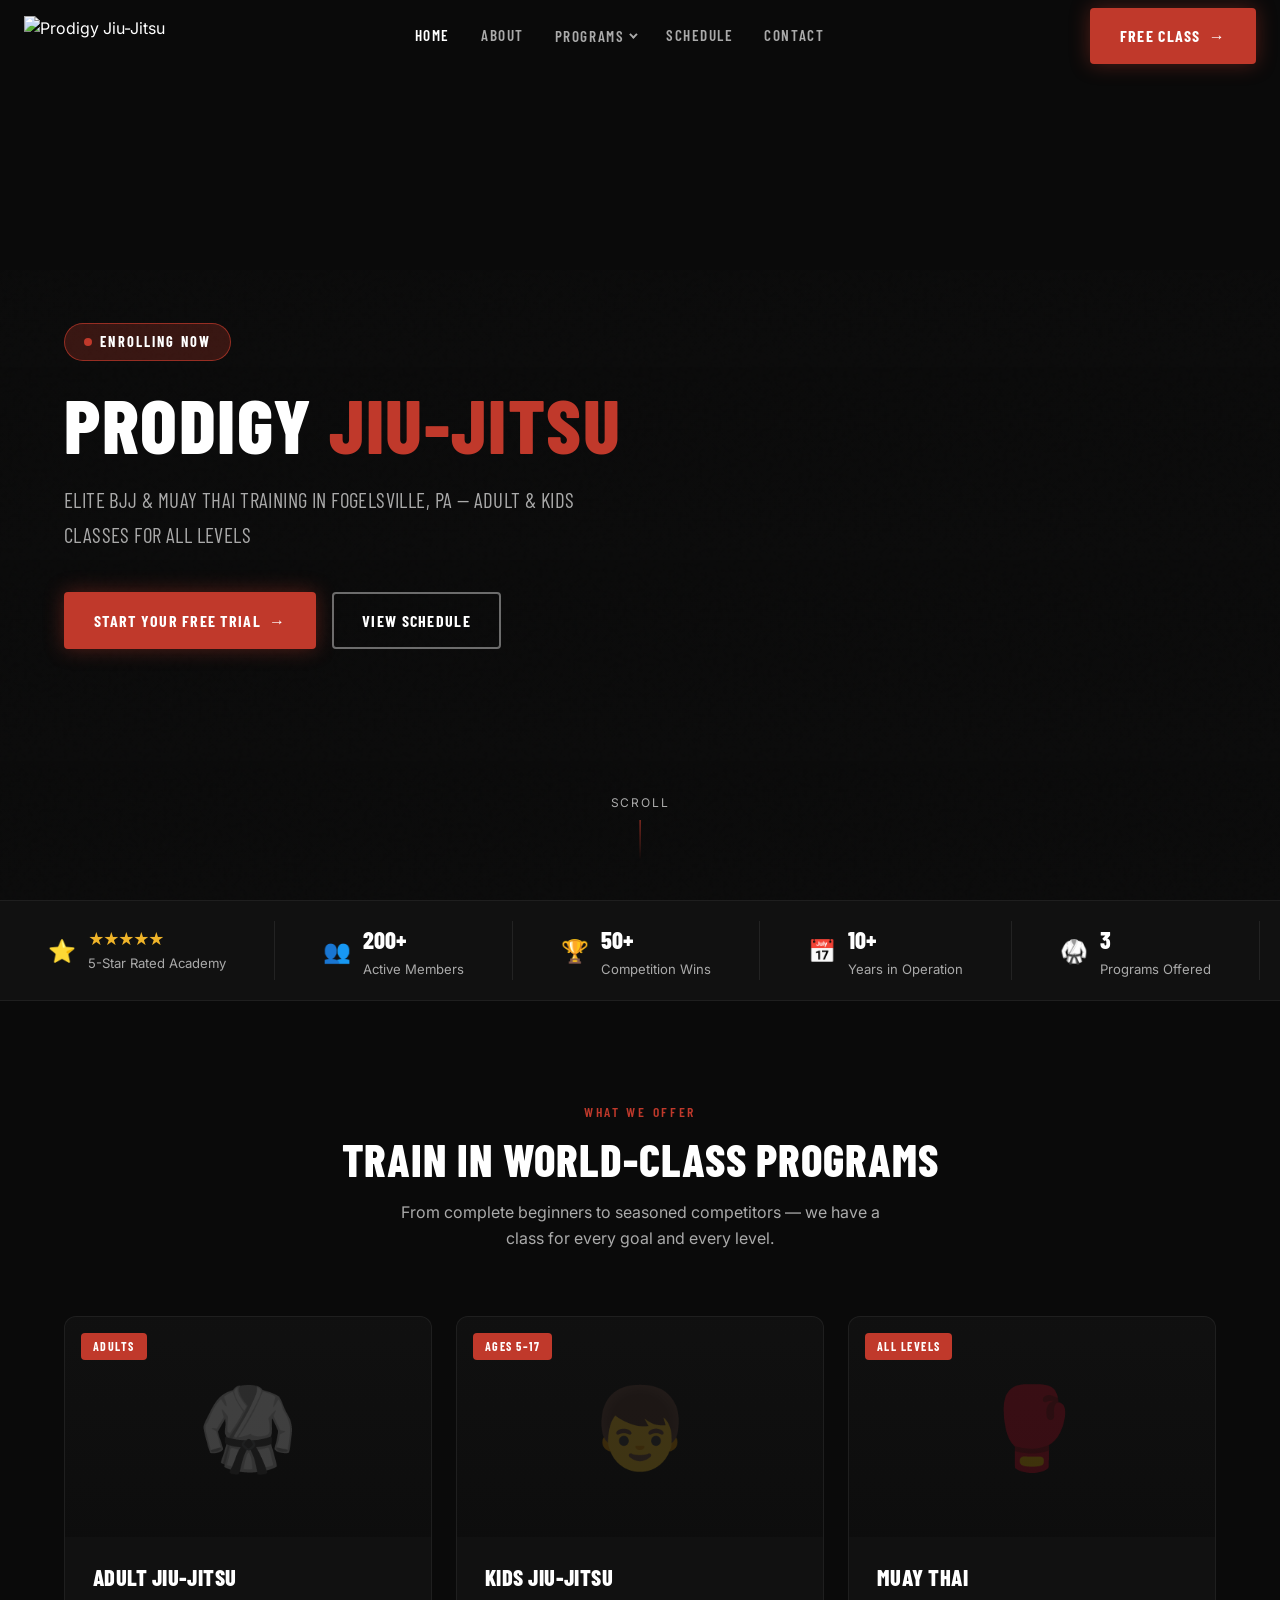
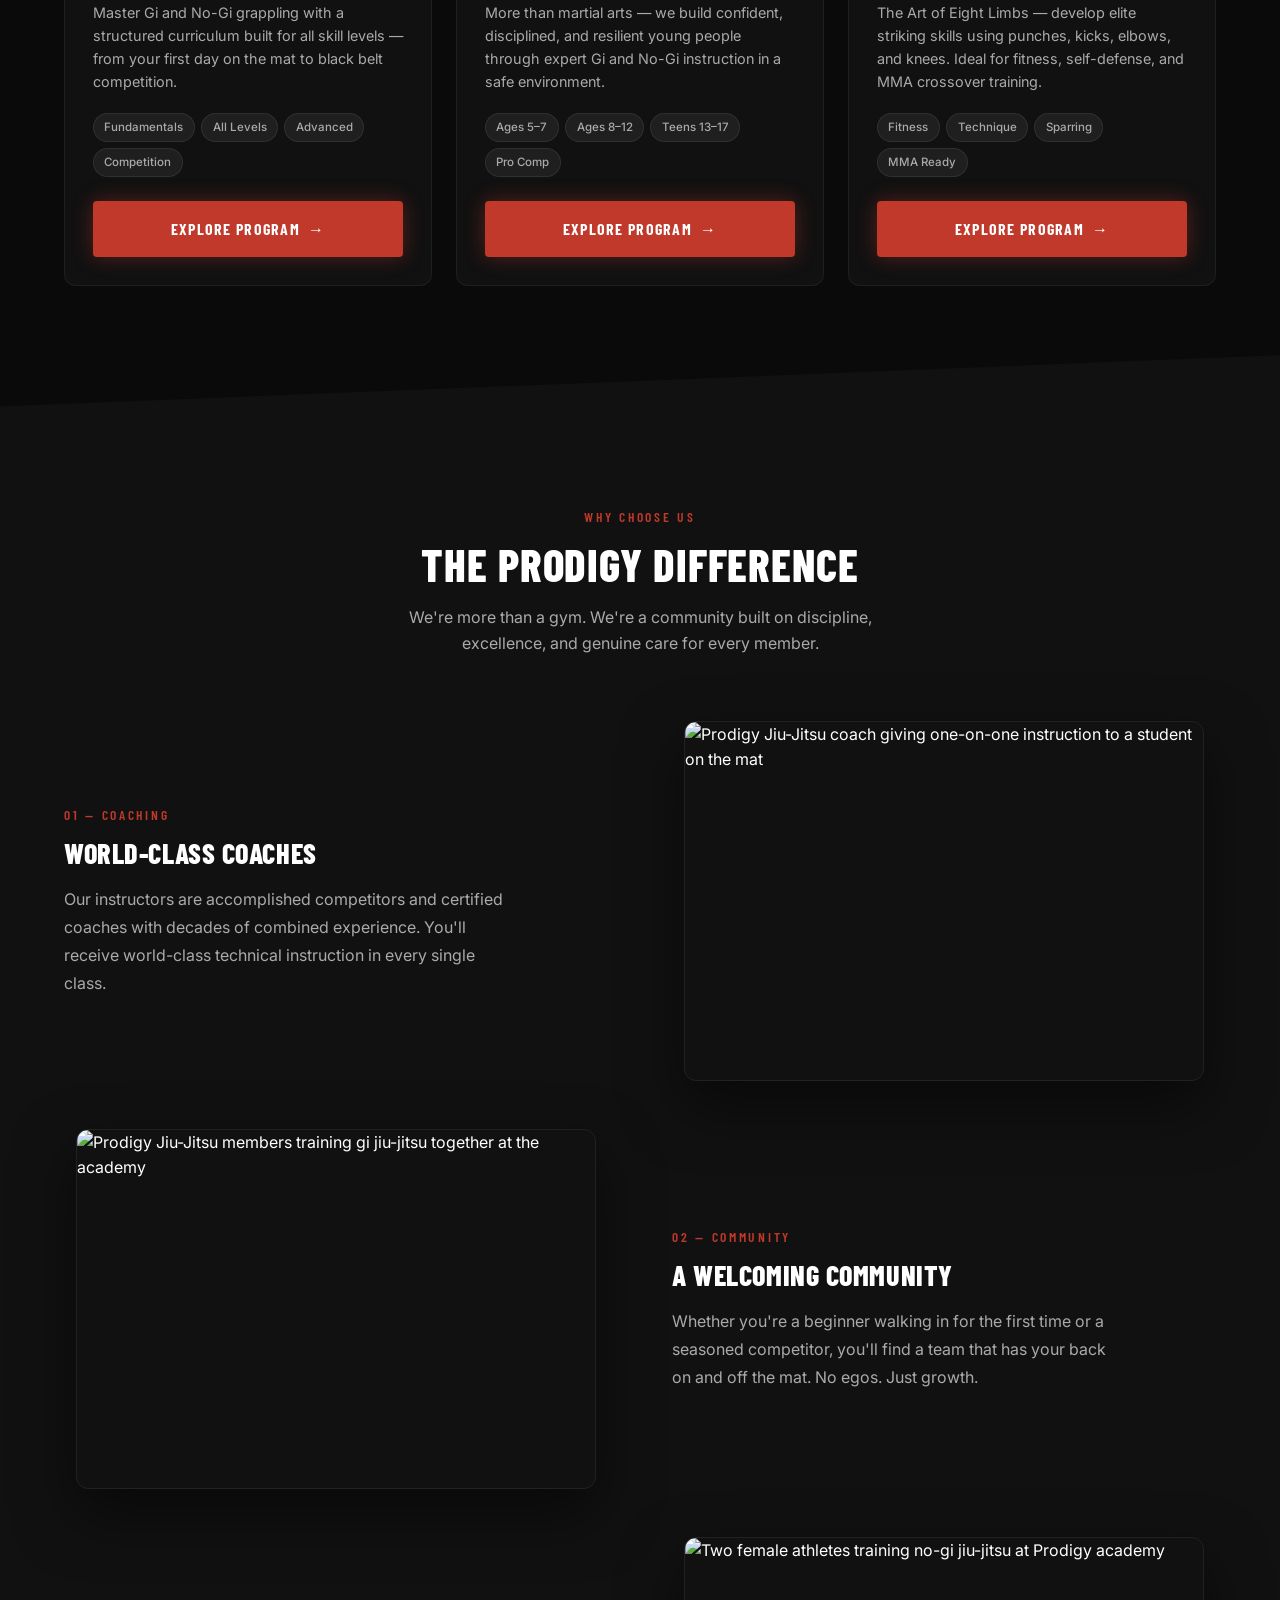
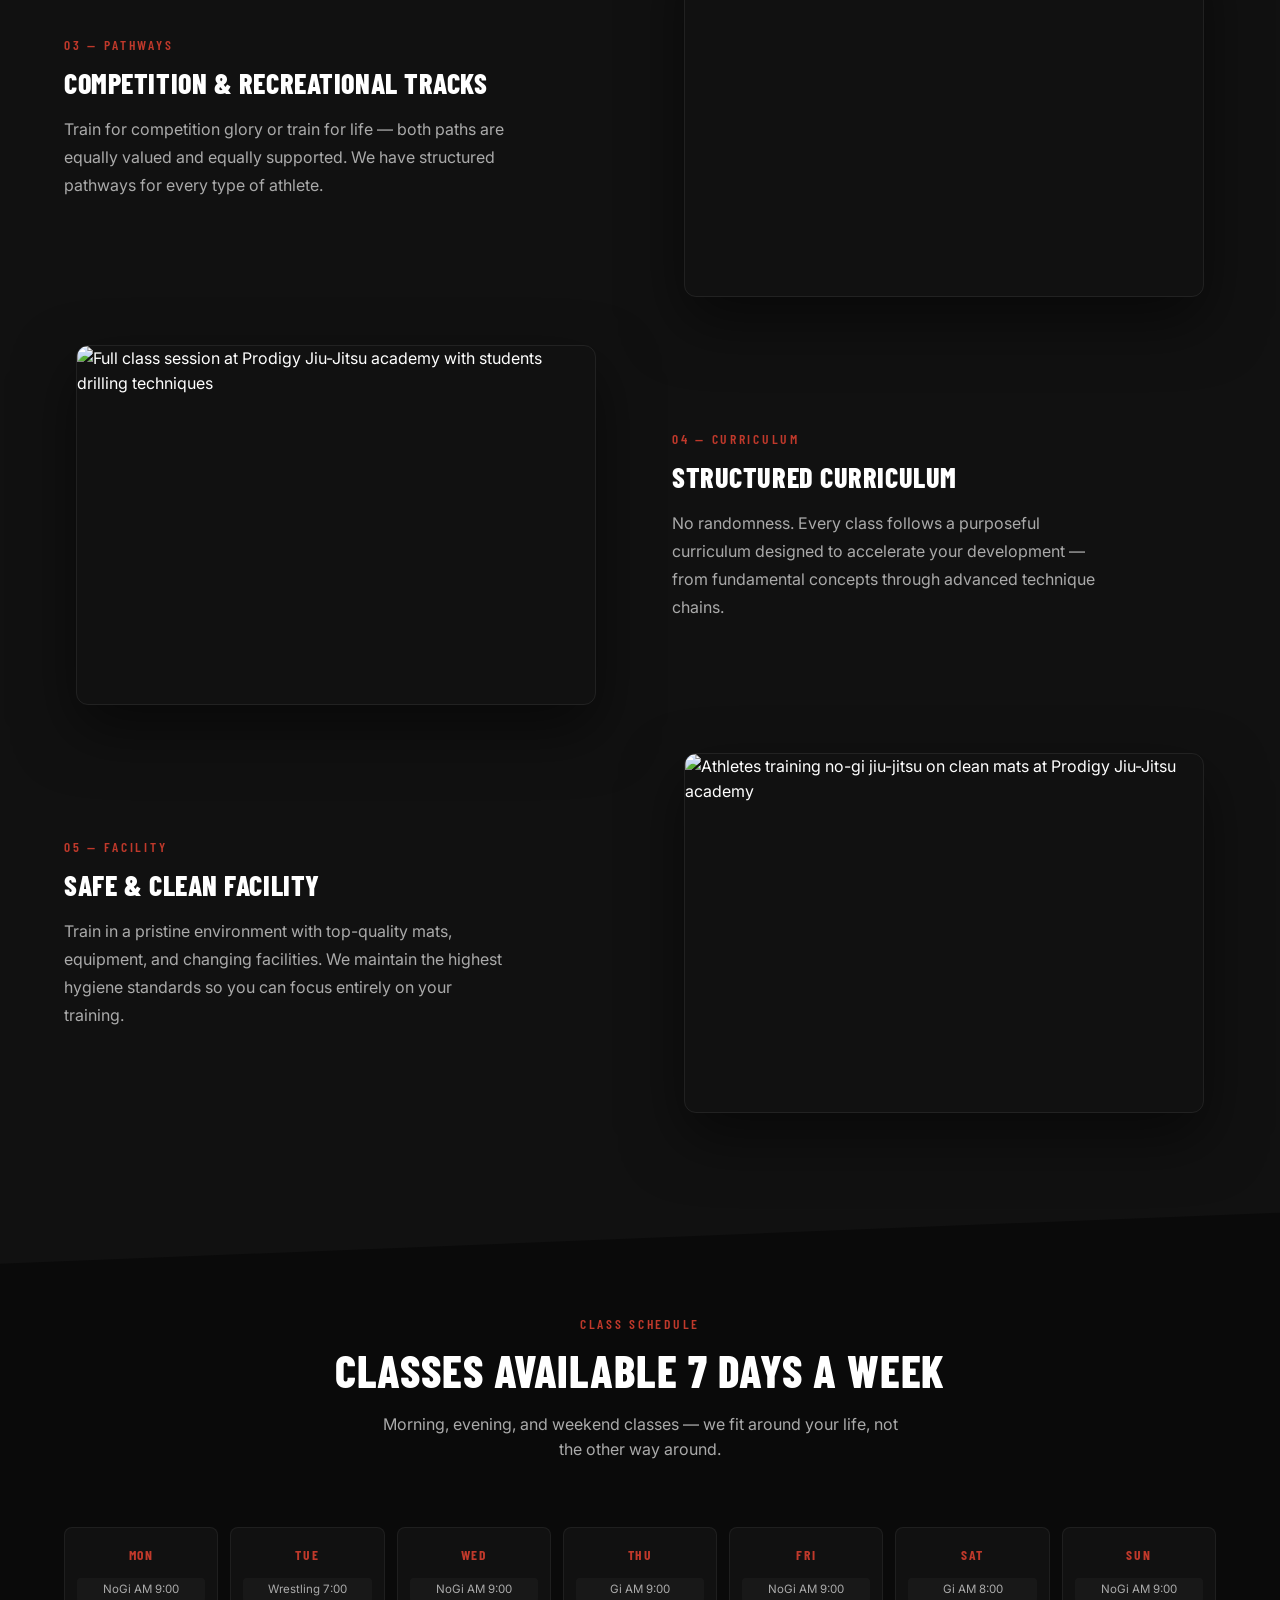
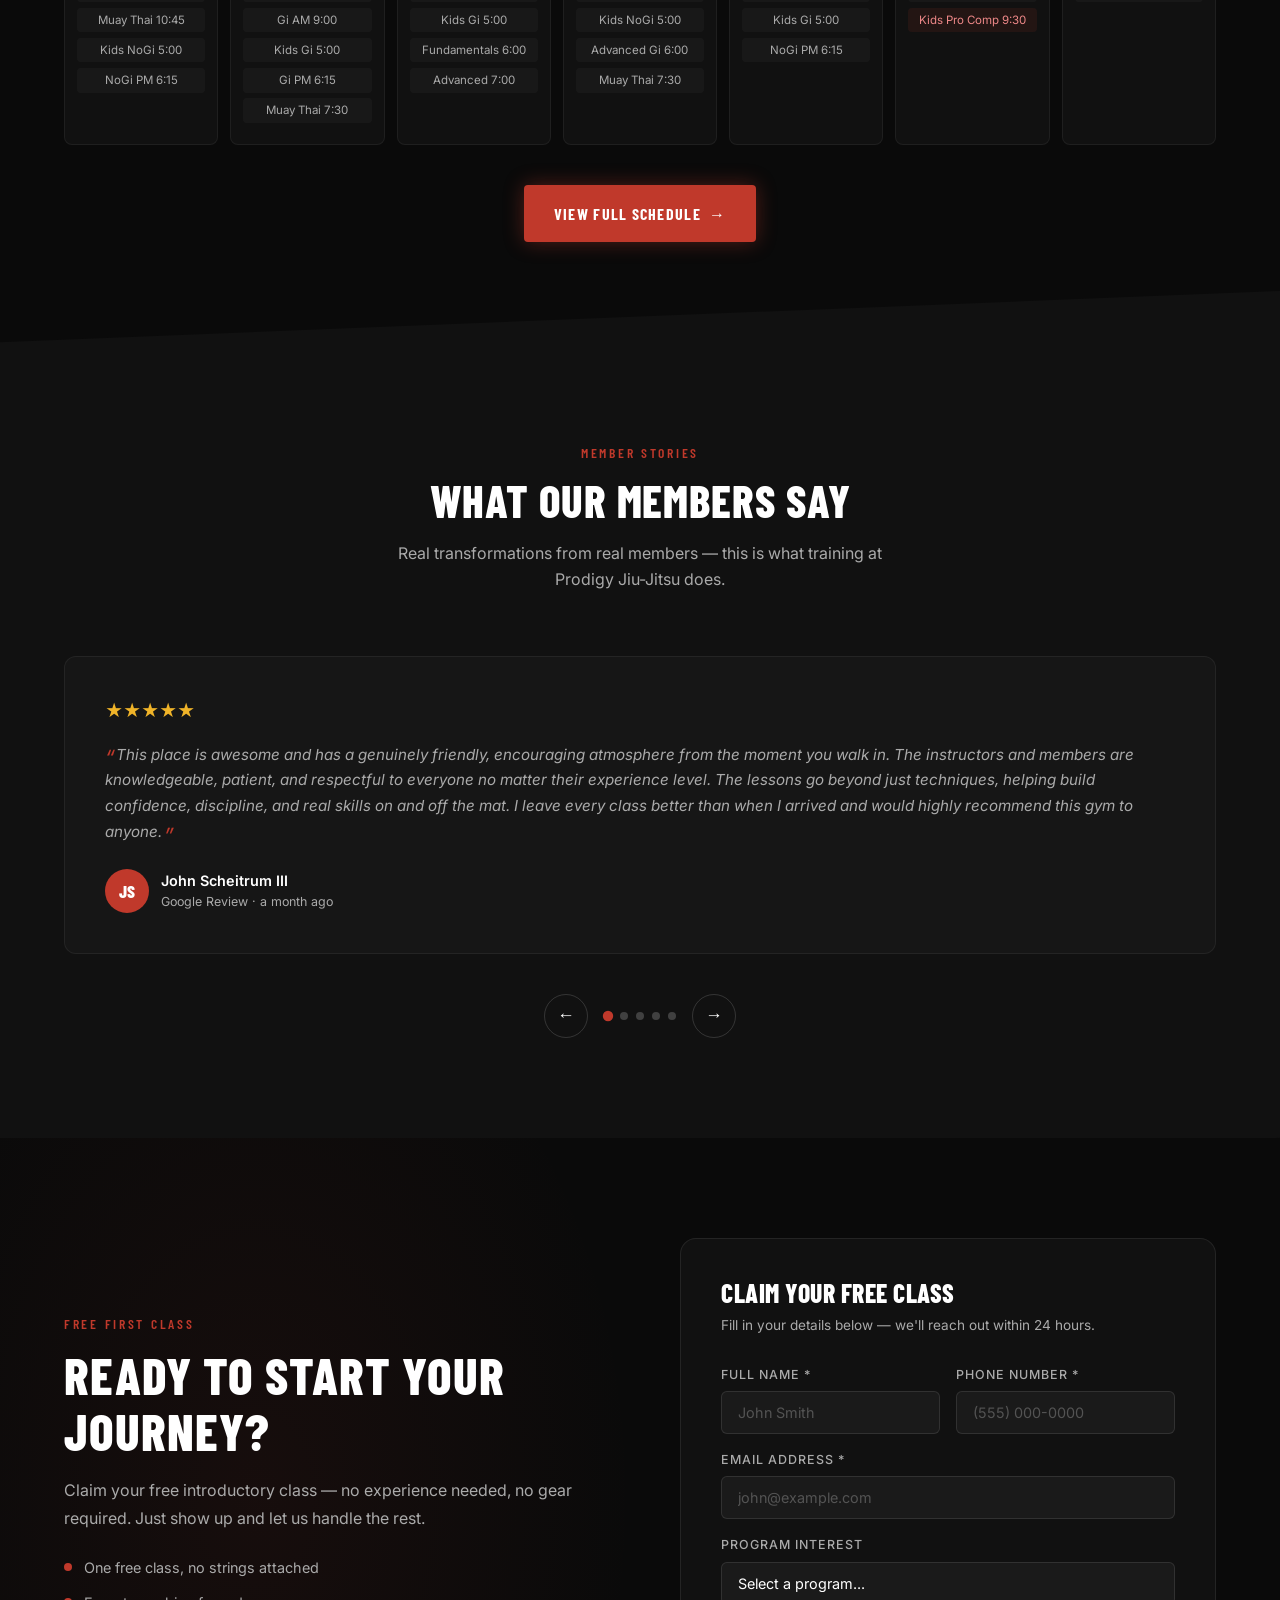
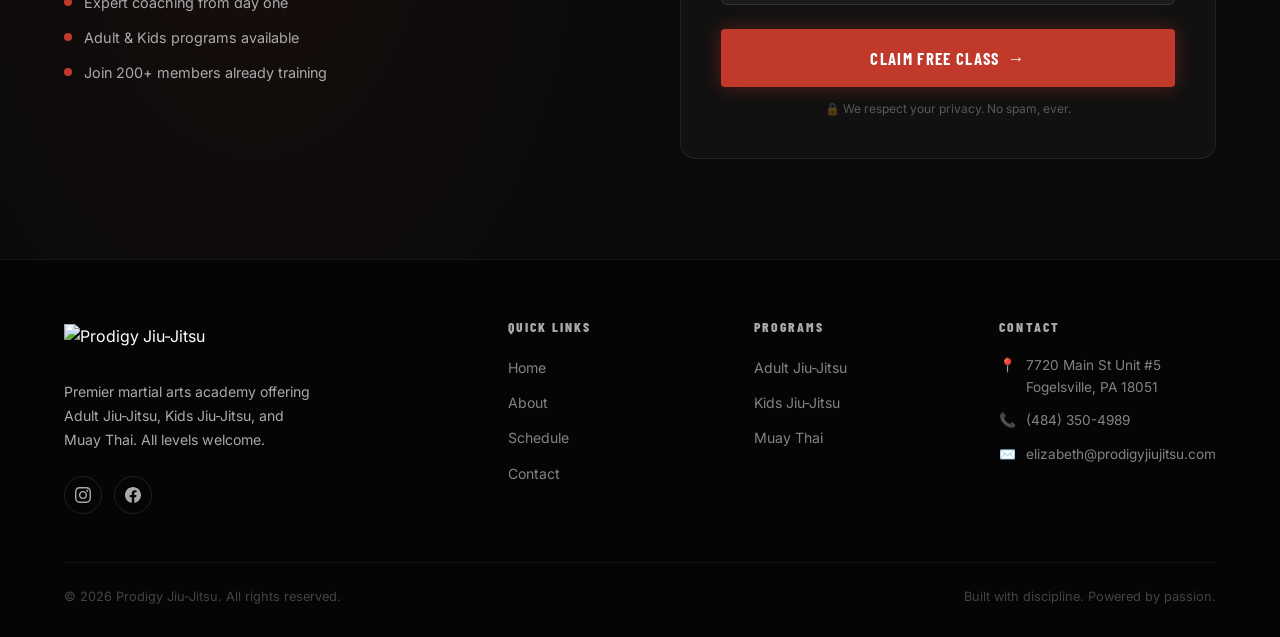
==== index.html @ 2defd238 "Add files via upload" ====
<!DOCTYPE html>
<html lang="en">
<head>
  <meta charset="UTF-8" />
  <meta name="viewport" content="width=device-width, initial-scale=1.0" />

  <!-- SEO -->
  <title>Prodigy Jiu-Jitsu | Elite BJJ, Kids Jiu-Jitsu &amp; Muay Thai Training</title>
  <meta name="description" content="Train with the best at Prodigy Jiu-Jitsu. Classes for Adults &amp; Kids in Gi, No-Gi Jiu-Jitsu, and Muay Thai. All levels welcome. Start your free trial today." />
  <link rel="canonical" href="https://prodigyjiujitsu.com/" />

  <!-- Open Graph -->
  <meta property="og:type" content="website" />
  <meta property="og:url" content="https://prodigyjiujitsu.com/" />
  <meta property="og:title" content="Prodigy Jiu-Jitsu | Elite BJJ, Kids Jiu-Jitsu &amp; Muay Thai Training" />
  <meta property="og:description" content="Train with the best at Prodigy Jiu-Jitsu. Classes for Adults &amp; Kids in Gi, No-Gi Jiu-Jitsu, and Muay Thai. All levels welcome. Start your free trial today." />
  <meta property="og:image" content="https://prodigyjiujitsu.com/assets/images/homepage/hero.jpg" />

  <!-- Twitter Card -->
  <meta name="twitter:card" content="summary_large_image" />
  <meta name="twitter:title" content="Prodigy Jiu-Jitsu | Elite BJJ, Kids Jiu-Jitsu &amp; Muay Thai Training" />
  <meta name="twitter:description" content="Train with the best at Prodigy Jiu-Jitsu. Classes for Adults &amp; Kids in Gi, No-Gi Jiu-Jitsu, and Muay Thai. All levels welcome. Start your free trial today." />
  <meta name="twitter:image" content="https://prodigyjiujitsu.com/assets/images/homepage/hero.jpg" />

  <!-- Schema: LocalBusiness + SportsActivityLocation -->
  <script type="application/ld+json">
  {
    "@context": "https://schema.org",
    "@type": ["LocalBusiness", "SportsActivityLocation"],
    "name": "Prodigy Jiu-Jitsu",
    "url": "https://prodigyjiujitsu.com",
    "telephone": "+14843504989",
    "address": {
      "@type": "PostalAddress",
      "streetAddress": "7720 Main St Unit #5",
      "addressLocality": "Fogelsville",
      "addressRegion": "PA",
      "postalCode": "18051",
      "addressCountry": "US"
    },
    "openingHours": ["Mo-Fr 07:00-21:00", "Sa 08:00-13:00", "Su 09:00-11:00"],
    "sameAs": [
      "https://www.instagram.com/prodigy_jiujitsupa",
      "https://www.facebook.com/people/Prodigy-Jiu-Jitsu-Academy/100089949390350/"
    ],
    "description": "Premier martial arts academy offering Adult Gi Jiu-Jitsu, Kids Jiu-Jitsu, and Muay Thai for all levels.",
    "priceRange": "$$",
    "sport": ["Brazilian Jiu-Jitsu", "Muay Thai"]
  }
  </script>

  <!-- Preload hero image -->
  <link rel="preload" as="image" href="assets/images/homepage/hero.jpg" />

  <!-- Google Fonts -->
  <link rel="preconnect" href="https://fonts.googleapis.com" />
  <link rel="preconnect" href="https://fonts.gstatic.com" crossorigin />
  <link href="https://fonts.googleapis.com/css2?family=Barlow+Condensed:wght@400;600;700;800;900&family=Inter:wght@400;500;600&display=swap" rel="stylesheet" />

  <!-- GSAP -->
  <script src="https://cdnjs.cloudflare.com/ajax/libs/gsap/3.12.5/gsap.min.js" defer></script>
  <script src="https://cdnjs.cloudflare.com/ajax/libs/gsap/3.12.5/ScrollTrigger.min.js" defer></script>

  <style>
    /* ─── DESIGN TOKENS ─────────────────────────────────────── */
    :root {
      --bg:         #0A0A0A;
      --surface:    #111111;
      --surface2:   #161616;
      --accent:     #C0392B;
      --accent-glow:rgba(192,57,43,0.4);
      --text:       #FFFFFF;
      --text-muted: #AAAAAA;
      --ease:       cubic-bezier(0.16, 1, 0.3, 1);
      --nav-h:      72px;
    }

    /* ─── RESET ─────────────────────────────────────────────── */
    *, *::before, *::after { box-sizing: border-box; margin: 0; padding: 0; }
    html { scroll-behavior: smooth; }
    body {
      background: var(--bg);
      color: var(--text);
      font-family: 'Inter', sans-serif;
      font-size: 16px;
      line-height: 1.6;
      overflow-x: hidden;
    }
    a { color: inherit; text-decoration: none; }
    img { display: block; max-width: 100%; }
    ul { list-style: none; }

    /* ─── TYPOGRAPHY ─────────────────────────────────────────── */
    h1, h2, h3, h4 {
      font-family: 'Barlow Condensed', sans-serif;
      font-weight: 800;
      line-height: 1.1;
      letter-spacing: 0.02em;
      text-transform: uppercase;
    }
    .section-label {
      font-family: 'Barlow Condensed', sans-serif;
      font-size: 0.85rem;
      font-weight: 600;
      letter-spacing: 0.2em;
      text-transform: uppercase;
      color: var(--accent);
      display: block;
      margin-bottom: 0.75rem;
    }

    /* ─── UTILITIES ──────────────────────────────────────────── */
    .container { width: min(1200px, 90%); margin: 0 auto; }
    .btn {
      display: inline-flex;
      align-items: center;
      gap: 0.5rem;
      padding: 0.85rem 1.75rem;
      border-radius: 4px;
      font-family: 'Barlow Condensed', sans-serif;
      font-size: 1rem;
      font-weight: 700;
      letter-spacing: 0.08em;
      text-transform: uppercase;
      cursor: pointer;
      transition: transform 0.2s var(--ease), box-shadow 0.2s var(--ease);
      border: 2px solid transparent;
    }
    .btn:focus-visible { outline: 2px solid var(--accent); outline-offset: 3px; }
    .btn-primary {
      background: var(--accent);
      color: #fff;
      box-shadow: 0 0 20px var(--accent-glow);
    }
    .btn-primary:hover {
      transform: translateY(-2px);
      box-shadow: 0 0 32px var(--accent-glow), 0 8px 24px rgba(0,0,0,0.4);
    }
    .btn-secondary {
      background: transparent;
      color: #fff;
      border-color: rgba(255,255,255,0.4);
    }
    .btn-secondary:hover {
      border-color: #fff;
      transform: translateY(-2px);
    }

    /* ─── DIAGONAL DIVIDER ───────────────────────────────────── */
    .diagonal-top {
      clip-path: polygon(0 4vw, 100% 0, 100% 100%, 0 100%);
      margin-top: -4vw;
      padding-top: calc(4vw + 80px);
    }
    .diagonal-bottom {
      clip-path: polygon(0 0, 100% 0, 100% calc(100% - 4vw), 0 100%);
      padding-bottom: calc(4vw + 80px);
    }

    /* ─── SCROLL REVEAL BASE ─────────────────────────────────── */
    .reveal {
      opacity: 0;
      transform: translateY(40px);
      transition: opacity 0.8s var(--ease), transform 0.8s var(--ease);
    }
    .reveal.visible {
      opacity: 1;
      transform: translateY(0);
    }
    @media (prefers-reduced-motion: reduce) {
      .reveal { opacity: 1; transform: none; transition: none; }
      * { animation-duration: 0.01ms !important; transition-duration: 0.01ms !important; }
    }

    /* ═══════════════════════════════════════════════════════════
       NAVIGATION
    ═══════════════════════════════════════════════════════════ */
    #nav {
      position: fixed;
      top: 0; left: 0; right: 0;
      z-index: 1000;
      height: var(--nav-h);
      display: flex;
      align-items: center;
      transition: background 0.4s ease, backdrop-filter 0.4s ease, box-shadow 0.4s ease;
    }
    #nav.scrolled {
      background: rgba(10,10,10,0.85);
      backdrop-filter: blur(16px);
      -webkit-backdrop-filter: blur(16px);
      box-shadow: 0 1px 0 rgba(255,255,255,0.06);
    }
    .nav-inner {
      display: flex;
      align-items: center;
      justify-content: space-between;
      width: 100%;
      padding: 0 1.5rem;
    }
    .nav-logo {
      display: flex;
      align-items: center;
    }
    .nav-logo img {
      height: 48px;
      width: auto;
      display: block;
      padding: 4px 0;
    }
    .nav-links {
      display: flex;
      align-items: center;
      gap: 0.25rem;
    }
    .nav-links a {
      padding: 0.5rem 0.85rem;
      font-family: 'Barlow Condensed', sans-serif;
      font-size: 0.95rem;
      font-weight: 600;
      letter-spacing: 0.1em;
      text-transform: uppercase;
      color: var(--text-muted);
      transition: color 0.2s;
    }
    .nav-links a:hover, .nav-links a.active { color: #fff; }

    /* Programs dropdown */
    .nav-dropdown { position: relative; }
    .nav-dropdown > a { cursor: pointer; display: flex; align-items: center; gap: 0.3rem; }
    .nav-dropdown > a::after {
      content: '';
      width: 6px; height: 6px;
      border-right: 2px solid currentColor;
      border-bottom: 2px solid currentColor;
      transform: rotate(45deg) translateY(-2px);
      transition: transform 0.2s;
    }
    .nav-dropdown:hover > a::after { transform: rotate(-135deg) translateY(-2px); }
    .dropdown-menu {
      position: absolute;
      top: 100%;
      left: 50%;
      transform: translateX(-50%) translateY(-8px);
      min-width: 480px;
      background: rgba(17,17,17,0.98);
      backdrop-filter: blur(20px);
      border: 1px solid rgba(255,255,255,0.08);
      border-radius: 8px;
      padding: 1.5rem;
      padding-top: calc(1.5rem + 12px);
      margin-top: -12px;
      display: grid;
      grid-template-columns: repeat(3,1fr);
      gap: 1rem;
      opacity: 0;
      pointer-events: none;
      transition: opacity 0.2s ease, transform 0.2s ease;
    }
    .nav-dropdown:hover .dropdown-menu {
      opacity: 1;
      pointer-events: auto;
      transform: translateX(-50%) translateY(0);
    }
    .dropdown-card {
      padding: 1rem;
      border-radius: 6px;
      border: 1px solid rgba(255,255,255,0.06);
      background: rgba(255,255,255,0.02);
      transition: background 0.2s, border-color 0.2s;
    }
    .dropdown-card:hover { background: rgba(192,57,43,0.08); border-color: rgba(192,57,43,0.3); }
    .dropdown-icon { font-size: 1.5rem; margin-bottom: 0.5rem; }
    .dropdown-card h4 {
      font-size: 0.9rem;
      margin-bottom: 0.25rem;
      color: #fff;
    }
    .dropdown-card p { font-size: 0.78rem; color: var(--text-muted); line-height: 1.4; }

    .nav-cta { margin-left: 1rem; }

    /* Hamburger */
    .hamburger {
      display: none;
      flex-direction: column;
      gap: 5px;
      cursor: pointer;
      padding: 4px;
      background: none;
      border: none;
    }
    .hamburger span {
      display: block;
      width: 24px; height: 2px;
      background: #fff;
      border-radius: 2px;
      transition: transform 0.3s, opacity 0.3s;
    }
    .hamburger.open span:nth-child(1) { transform: translateY(7px) rotate(45deg); }
    .hamburger.open span:nth-child(2) { opacity: 0; }
    .hamburger.open span:nth-child(3) { transform: translateY(-7px) rotate(-45deg); }

    /* Mobile nav */
    .mobile-menu {
      display: none;
      position: fixed;
      inset: 0;
      top: var(--nav-h);
      background: rgba(10,10,10,0.97);
      backdrop-filter: blur(20px);
      z-index: 999;
      padding: 2rem;
      flex-direction: column;
      gap: 0.5rem;
      overflow-y: auto;
    }
    .mobile-menu.open { display: flex; }
    .mobile-menu a {
      display: block;
      padding: 1rem;
      font-family: 'Barlow Condensed', sans-serif;
      font-size: 1.3rem;
      font-weight: 700;
      letter-spacing: 0.1em;
      text-transform: uppercase;
      border-bottom: 1px solid rgba(255,255,255,0.06);
    }
    .mobile-submenu { padding-left: 1rem; }
    .mobile-submenu a { font-size: 1rem; color: var(--text-muted); border: none; }
    .mobile-menu .btn { margin-top: 1.5rem; width: 100%; justify-content: center; }

    /* ═══════════════════════════════════════════════════════════
       HERO
    ═══════════════════════════════════════════════════════════ */
    #hero {
      position: relative;
      min-height: 100vh;
      display: flex;
      align-items: center;
      overflow: hidden;
    }
    .hero-bg {
      position: absolute;
      inset: 0;
      background:
        linear-gradient(to bottom, rgba(10,10,10,0.45) 0%, rgba(10,10,10,0.7) 55%, rgba(10,10,10,1) 100%),
        url('assets/images/homepage/team.jpg') center center / cover no-repeat;
      will-change: transform;
    }
    /* Cinematic noise texture overlay */
    .hero-bg::after {
      content: '';
      position: absolute;
      inset: 0;
      background-image: url("data:image/svg+xml,%3Csvg viewBox='0 0 200 200' xmlns='http://www.w3.org/2000/svg'%3E%3Cfilter id='n'%3E%3CfeTurbulence type='fractalNoise' baseFrequency='0.9' numOctaves='4' stitchTiles='stitch'/%3E%3C/filter%3E%3Crect width='100%25' height='100%25' filter='url(%23n)' opacity='0.04'/%3E%3C/svg%3E");
      opacity: 0.4;
      pointer-events: none;
    }
    .hero-content {
      position: relative;
      z-index: 1;
      padding-top: var(--nav-h);
    }
    .hero-badge {
      display: inline-flex;
      align-items: center;
      gap: 0.5rem;
      background: rgba(192,57,43,0.25);
      border: 1px solid rgba(192,57,43,0.7);
      border-radius: 100px;
      padding: 0.4rem 1.2rem;
      font-family: 'Barlow Condensed', sans-serif;
      font-size: 0.9rem;
      font-weight: 700;
      letter-spacing: 0.15em;
      text-transform: uppercase;
      color: #fff;
      margin-bottom: 1.5rem;
      opacity: 0;
      animation: badgeFadeIn 0.6s ease 0.4s forwards, badgePulse 2s ease 2s infinite;
    }
    @keyframes badgeFadeIn {
      to { opacity: 1; }
    }
    .hero-badge::before {
      content: '';
      width: 8px; height: 8px;
      background: var(--accent);
      border-radius: 50%;
      animation: dot-pulse 1.5s ease-in-out infinite;
    }
    @keyframes dot-pulse {
      0%, 100% { opacity: 1; transform: scale(1); }
      50% { opacity: 0.5; transform: scale(0.7); }
    }
    @keyframes badgePulse {
      0%, 100% { box-shadow: 0 0 0 0 rgba(192,57,43,0); }
      50% { box-shadow: 0 0 0 6px rgba(192,57,43,0); }
    }
    #hero h1 {
      font-size: clamp(2.4rem, 6vw, 5.2rem);
      line-height: 1;
      margin-bottom: 1.25rem;
      max-width: 800px;
      opacity: 0;
    }
    #hero h1 em { font-style: normal; color: var(--accent); }
    .hero-sub {
      font-size: clamp(1rem, 2vw, 1.3rem);
      color: var(--text-muted);
      max-width: 520px;
      margin-bottom: 2.5rem;
      opacity: 0;
      font-weight: 400;
      line-height: 1.7;
    }
    .hero-ctas {
      display: flex;
      flex-wrap: wrap;
      gap: 1rem;
      opacity: 0;
    }
    /* Scroll indicator */
    .scroll-hint {
      position: absolute;
      bottom: 2.5rem;
      left: 50%;
      transform: translateX(-50%);
      display: flex;
      flex-direction: column;
      align-items: center;
      gap: 0.5rem;
      color: var(--text-muted);
      font-size: 0.75rem;
      letter-spacing: 0.15em;
      text-transform: uppercase;
      opacity: 0;
      animation: fadeUp 1s var(--ease) 2.5s forwards;
    }
    .scroll-hint-line {
      width: 1px;
      height: 40px;
      background: linear-gradient(to bottom, var(--accent), transparent);
      animation: scrollLine 1.5s ease-in-out infinite;
    }
    @keyframes scrollLine {
      0% { transform: scaleY(0); transform-origin: top; }
      50% { transform: scaleY(1); transform-origin: top; }
      51% { transform: scaleY(1); transform-origin: bottom; }
      100% { transform: scaleY(0); transform-origin: bottom; }
    }
    @keyframes fadeUp {
      from { opacity: 0; transform: translateX(-50%) translateY(12px); }
      to   { opacity: 1; transform: translateX(-50%) translateY(0); }
    }

    /* ═══════════════════════════════════════════════════════════
       SOCIAL PROOF BAR
    ═══════════════════════════════════════════════════════════ */
    #proof-bar {
      background: var(--surface);
      border-top: 1px solid rgba(255,255,255,0.06);
      border-bottom: 1px solid rgba(255,255,255,0.06);
      overflow: hidden;
      padding: 1.25rem 0;
    }
    .proof-track {
      display: flex;
      gap: 0;
      width: max-content;
      animation: marquee 28s linear infinite;
    }
    .proof-track:hover { animation-play-state: paused; }
    @keyframes marquee {
      0%   { transform: translateX(0); }
      100% { transform: translateX(-50%); }
    }
    .proof-item {
      display: flex;
      align-items: center;
      gap: 0.75rem;
      padding: 0 3rem;
      white-space: nowrap;
      border-right: 1px solid rgba(255,255,255,0.08);
    }
    .proof-icon { font-size: 1.4rem; }
    .proof-value {
      font-family: 'Barlow Condensed', sans-serif;
      font-size: 1.5rem;
      font-weight: 800;
      color: #fff;
    }
    .proof-label { font-size: 0.82rem; color: var(--text-muted); }
    .proof-stars { color: #f0b429; letter-spacing: -2px; font-size: 1rem; }

    /* ═══════════════════════════════════════════════════════════
       PROGRAMS
    ═══════════════════════════════════════════════════════════ */
    #programs {
      padding: 100px 0 120px;
      background: var(--bg);
    }
    .section-header {
      text-align: center;
      margin-bottom: 4rem;
    }
    .section-header h2 { font-size: clamp(1.8rem, 3.5vw, 2.8rem); }
    .section-header p {
      color: var(--text-muted);
      max-width: 520px;
      margin: 1rem auto 0;
    }
    .programs-grid {
      display: grid;
      grid-template-columns: repeat(3, 1fr);
      gap: 1.5rem;
    }
    .program-card {
      background: var(--surface);
      border: 1px solid rgba(255,255,255,0.06);
      border-radius: 12px;
      overflow: hidden;
      transition: transform 0.35s var(--ease), box-shadow 0.35s var(--ease), border-color 0.35s;
      cursor: pointer;
    }
    .program-card:hover {
      transform: translateY(-8px);
      box-shadow: 0 24px 60px rgba(0,0,0,0.5), 0 0 0 1px rgba(192,57,43,0.3);
      border-color: rgba(192,57,43,0.3);
    }
    .program-card-img {
      height: 220px;
      position: relative;
      overflow: hidden;
    }
    .program-card-img-inner {
      width: 100%; height: 100%;
      transition: transform 0.6s var(--ease);
    }
    .program-card:hover .program-card-img-inner { transform: scale(1.06); }
    .pc-adult  .program-card-img-inner {
      background:
        linear-gradient(to bottom, rgba(10,10,10,0.1) 0%, rgba(10,10,10,0.55) 100%),
        url('assets/images/homepage/no-gi-rolling.jpg') center 40% / cover no-repeat;
    }
    .pc-kids   .program-card-img-inner {
      background:
        linear-gradient(to bottom, rgba(10,10,10,0.1) 0%, rgba(10,10,10,0.55) 100%),
        url('assets/images/homepage/kids-competition.jpg') center 20% / cover no-repeat;
    }
    .pc-muay   .program-card-img-inner {
      background:
        linear-gradient(to bottom, rgba(10,10,10,0.1) 0%, rgba(10,10,10,0.55) 100%),
        url('assets/images/homepage/combat.jpg') center center / cover no-repeat;
    }
    .program-card-img-icon {
      position: absolute;
      inset: 0;
      display: flex;
      align-items: center;
      justify-content: center;
      font-size: 5rem;
      opacity: 0.2;
    }
    .program-badge {
      position: absolute;
      top: 1rem;
      left: 1rem;
      background: var(--accent);
      color: #fff;
      font-family: 'Barlow Condensed', sans-serif;
      font-size: 0.75rem;
      font-weight: 700;
      letter-spacing: 0.12em;
      text-transform: uppercase;
      padding: 0.25rem 0.75rem;
      border-radius: 4px;
    }
    .program-card-body { padding: 1.75rem; }
    .program-card-body h3 {
      font-size: 1.4rem;
      margin-bottom: 0.75rem;
    }
    .program-card-body p {
      font-size: 0.9rem;
      color: var(--text-muted);
      line-height: 1.6;
      margin-bottom: 1.25rem;
    }
    .program-levels {
      display: flex;
      flex-wrap: wrap;
      gap: 0.4rem;
      margin-bottom: 1.5rem;
    }
    .level-tag {
      font-size: 0.72rem;
      font-weight: 500;
      padding: 0.25rem 0.65rem;
      border-radius: 100px;
      background: rgba(255,255,255,0.06);
      color: var(--text-muted);
      border: 1px solid rgba(255,255,255,0.08);
    }
    .program-card .btn { width: 100%; justify-content: center; }

    /* ═══════════════════════════════════════════════════════════
       WHY PRODIGY
    ═══════════════════════════════════════════════════════════ */
    #why {
      background: var(--surface);
      padding: 100px 0 120px;
      clip-path: polygon(0 4vw, 100% 0, 100% calc(100% - 4vw), 0 100%);
      margin: -4vw 0;
      padding-top: calc(4vw + 100px);
      padding-bottom: calc(4vw + 100px);
    }
    .why-grid {
      display: flex;
      flex-direction: column;
      gap: 3rem;
      margin-top: 4rem;
    }
    .why-row {
      display: grid;
      grid-template-columns: 1fr 1fr;
      gap: 4rem;
      align-items: center;
    }
    .why-row.reverse { direction: rtl; }
    .why-row.reverse > * { direction: ltr; }
    .why-text-block h3 {
      font-size: clamp(1.3rem, 2.2vw, 1.9rem);
      margin-bottom: 1rem;
    }
    .why-text-block p {
      color: var(--text-muted);
      line-height: 1.75;
      max-width: 440px;
    }
    .why-icon-block {
      display: flex;
      align-items: center;
      justify-content: center;
    }
    .why-icon-wrap {
      width: 140px; height: 140px;
      border-radius: 50%;
      background: rgba(192,57,43,0.08);
      border: 2px solid rgba(192,57,43,0.2);
      display: flex;
      align-items: center;
      justify-content: center;
      font-size: 3.5rem;
      transition: transform 0.4s var(--ease), box-shadow 0.4s var(--ease);
    }
    .why-row:hover .why-icon-wrap {
      transform: scale(1.1);
      box-shadow: 0 0 40px rgba(192,57,43,0.2);
    }
    .why-photo {
      width: 100%;
      max-width: 520px;
      height: 360px;
      object-fit: cover;
      object-position: center;
      border-radius: 12px;
      border: 1px solid rgba(255,255,255,0.07);
      box-shadow: 0 24px 60px rgba(0,0,0,0.5);
      transition: transform 0.5s var(--ease), box-shadow 0.5s var(--ease);
    }
    .why-row:hover .why-photo {
      transform: scale(1.02);
      box-shadow: 0 32px 80px rgba(0,0,0,0.6), 0 0 0 1px rgba(192,57,43,0.2);
    }

    /* ═══════════════════════════════════════════════════════════
       SCHEDULE TEASER
    ═══════════════════════════════════════════════════════════ */
    #schedule-teaser {
      padding: 100px 0;
      background: var(--bg);
    }
    .schedule-grid {
      display: grid;
      grid-template-columns: repeat(7, 1fr);
      gap: 0.75rem;
      margin: 3rem 0 2.5rem;
    }
    .sched-day {
      background: var(--surface);
      border: 1px solid rgba(255,255,255,0.06);
      border-radius: 8px;
      padding: 1rem 0.75rem;
      text-align: center;
      transition: border-color 0.2s, transform 0.2s var(--ease);
    }
    .sched-day:hover {
      border-color: rgba(192,57,43,0.4);
      transform: translateY(-4px);
    }
    .sched-day-name {
      font-family: 'Barlow Condensed', sans-serif;
      font-size: 0.85rem;
      font-weight: 700;
      letter-spacing: 0.12em;
      text-transform: uppercase;
      color: var(--accent);
      margin-bottom: 0.75rem;
    }
    .sched-class {
      font-size: 0.72rem;
      color: var(--text-muted);
      padding: 0.3rem 0.4rem;
      border-radius: 4px;
      background: rgba(255,255,255,0.03);
      margin-bottom: 0.35rem;
      line-height: 1.3;
    }
    .sched-teaser-footer {
      text-align: center;
    }

    /* ═══════════════════════════════════════════════════════════
       TESTIMONIALS
    ═══════════════════════════════════════════════════════════ */
    #testimonials {
      background: var(--surface);
      padding: 100px 0 120px;
      clip-path: polygon(0 4vw, 100% 0, 100% calc(100% - 4vw), 0 100%);
      margin: -4vw 0;
      padding-top: calc(4vw + 100px);
      padding-bottom: calc(4vw + 100px);
      overflow: hidden;
    }
    .testimonials-carousel {
      position: relative;
      overflow: hidden;
      margin-top: 3rem;
    }
    .testimonials-track {
      display: flex;
      transition: transform 0.6s var(--ease);
    }
    .testimonial-card {
      min-width: 100%;
      background: var(--surface2);
      border: 1px solid rgba(255,255,255,0.06);
      border-radius: 12px;
      padding: 2.5rem;
      flex-shrink: 0;
      max-width: 860px;
      margin: 0 auto;
    }
    .t-stars { color: #f0b429; font-size: 1.1rem; margin-bottom: 1rem; }
    .t-quote {
      font-size: 0.95rem;
      color: var(--text-muted);
      line-height: 1.7;
      margin-bottom: 1.5rem;
      font-style: italic;
    }
    .t-quote::before { content: '\201C'; color: var(--accent); font-size: 1.4rem; line-height: 0; vertical-align: -0.3em; margin-right: 2px; }
    .t-quote::after  { content: '\201D'; color: var(--accent); font-size: 1.4rem; line-height: 0; vertical-align: -0.3em; margin-left: 2px; }
    .t-author {
      display: flex;
      align-items: center;
      gap: 0.75rem;
    }
    .t-avatar {
      width: 44px; height: 44px;
      border-radius: 50%;
      background: var(--accent);
      display: flex;
      align-items: center;
      justify-content: center;
      font-family: 'Barlow Condensed', sans-serif;
      font-size: 1.1rem;
      font-weight: 800;
      color: #fff;
      flex-shrink: 0;
    }
    .t-name { font-weight: 600; font-size: 0.9rem; }
    .t-meta { font-size: 0.78rem; color: var(--text-muted); }
    .carousel-controls {
      display: flex;
      align-items: center;
      justify-content: center;
      gap: 1rem;
      margin-top: 2.5rem;
    }
    .carousel-btn {
      width: 44px; height: 44px;
      border-radius: 50%;
      border: 1px solid rgba(255,255,255,0.15);
      background: transparent;
      color: #fff;
      font-size: 1.1rem;
      cursor: pointer;
      display: flex;
      align-items: center;
      justify-content: center;
      transition: border-color 0.2s, background 0.2s;
    }
    .carousel-btn:hover { border-color: var(--accent); background: rgba(192,57,43,0.15); }
    .carousel-dots { display: flex; gap: 0.5rem; }
    .carousel-dot {
      width: 8px; height: 8px;
      border-radius: 50%;
      background: rgba(255,255,255,0.2);
      cursor: pointer;
      transition: background 0.2s, transform 0.2s;
      border: none;
    }
    .carousel-dot.active { background: var(--accent); transform: scale(1.3); }

    /* ═══════════════════════════════════════════════════════════
       LEAD FORM CTA
    ═══════════════════════════════════════════════════════════ */
    #lead-form {
      padding: 100px 0;
      background: var(--bg);
      position: relative;
      overflow: hidden;
    }
    #lead-form::before {
      content: '';
      position: absolute;
      top: -30%;
      left: -10%;
      width: 60%;
      height: 160%;
      background: radial-gradient(ellipse, rgba(192,57,43,0.07) 0%, transparent 70%);
      pointer-events: none;
    }
    .lead-inner {
      display: grid;
      grid-template-columns: 1fr 1fr;
      gap: 5rem;
      align-items: center;
    }
    .lead-copy h2 { font-size: clamp(2.2rem, 4vw, 3.5rem); margin-bottom: 1rem; }
    .lead-copy p { color: var(--text-muted); line-height: 1.75; margin-bottom: 1.5rem; }
    .lead-bullets { display: flex; flex-direction: column; gap: 0.75rem; }
    .lead-bullet {
      display: flex;
      align-items: center;
      gap: 0.75rem;
      font-size: 0.9rem;
      color: var(--text-muted);
    }
    .lead-bullet::before {
      content: '';
      width: 8px; height: 8px;
      border-radius: 50%;
      background: var(--accent);
      flex-shrink: 0;
    }
    .form-card {
      background: var(--surface);
      border: 1px solid rgba(255,255,255,0.08);
      border-radius: 16px;
      padding: 2.5rem;
      position: relative;
    }
    .form-card h3 {
      font-size: 1.6rem;
      margin-bottom: 0.5rem;
    }
    .form-card > p { font-size: 0.85rem; color: var(--text-muted); margin-bottom: 1.75rem; }
    .form-group { margin-bottom: 1rem; }
    .form-group label {
      display: block;
      font-size: 0.78rem;
      font-weight: 500;
      letter-spacing: 0.08em;
      text-transform: uppercase;
      color: var(--text-muted);
      margin-bottom: 0.4rem;
    }
    .form-group input,
    .form-group select {
      width: 100%;
      background: rgba(255,255,255,0.04);
      border: 1px solid rgba(255,255,255,0.1);
      border-radius: 6px;
      padding: 0.75rem 1rem;
      color: #fff;
      font-family: 'Inter', sans-serif;
      font-size: 0.9rem;
      transition: border-color 0.2s, box-shadow 0.2s;
      outline: none;
      -webkit-appearance: none;
    }
    .form-group input::placeholder { color: rgba(255,255,255,0.25); }
    .form-group input:focus,
    .form-group select:focus {
      border-color: var(--accent);
      box-shadow: 0 0 0 3px rgba(192,57,43,0.15);
    }
    .form-group select option { background: #1a1a1a; color: #fff; }
    .form-row { display: grid; grid-template-columns: 1fr 1fr; gap: 1rem; }
    .btn-form {
      width: 100%;
      justify-content: center;
      padding: 1rem;
      font-size: 1.05rem;
      margin-top: 0.5rem;
      animation: formBtnPulse 2.5s ease-in-out infinite;
    }
    @keyframes formBtnPulse {
      0%, 100% { box-shadow: 0 0 20px rgba(192,57,43,0.4); }
      50% { box-shadow: 0 0 36px rgba(192,57,43,0.7), 0 0 60px rgba(192,57,43,0.2); }
    }
    .form-privacy {
      text-align: center;
      font-size: 0.75rem;
      color: rgba(255,255,255,0.3);
      margin-top: 0.75rem;
    }
    /* Success state */
    .form-success {
      display: none;
      flex-direction: column;
      align-items: center;
      justify-content: center;
      text-align: center;
      padding: 2rem 0;
      gap: 1rem;
    }
    .form-success.show { display: flex; }
    .checkmark-circle {
      width: 70px; height: 70px;
      border-radius: 50%;
      background: rgba(39,174,96,0.15);
      border: 2px solid #27ae60;
      display: flex;
      align-items: center;
      justify-content: center;
      font-size: 2rem;
      animation: checkPop 0.5s var(--ease) forwards;
    }
    @keyframes checkPop {
      from { transform: scale(0.5); opacity: 0; }
      to   { transform: scale(1); opacity: 1; }
    }
    .form-success h3 { font-size: 1.5rem; color: #27ae60; }
    .form-success p { color: var(--text-muted); font-size: 0.9rem; }

    /* ═══════════════════════════════════════════════════════════
       FOOTER
    ═══════════════════════════════════════════════════════════ */
    footer {
      background: #050505;
      border-top: 1px solid rgba(255,255,255,0.06);
      padding: 60px 0 30px;
    }
    .footer-grid {
      display: grid;
      grid-template-columns: 2fr 1fr 1fr 1fr;
      gap: 3rem;
      margin-bottom: 3rem;
    }
    .footer-brand p {
      color: var(--text-muted);
      font-size: 0.88rem;
      line-height: 1.7;
      margin: 1rem 0 1.5rem;
      max-width: 260px;
    }
    .footer-socials {
      display: flex;
      gap: 0.75rem;
    }
    .social-icon {
      width: 38px; height: 38px;
      border-radius: 50%;
      border: 1px solid rgba(255,255,255,0.1);
      display: flex;
      align-items: center;
      justify-content: center;
      font-size: 0.9rem;
      color: var(--text-muted);
      transition: border-color 0.2s, color 0.2s, background 0.2s;
    }
    .social-icon:hover { border-color: var(--accent); color: var(--accent); background: rgba(192,57,43,0.08); }
    .footer-col h4 {
      font-size: 0.85rem;
      letter-spacing: 0.15em;
      color: var(--text-muted);
      margin-bottom: 1.25rem;
    }
    .footer-col ul { display: flex; flex-direction: column; gap: 0.6rem; }
    .footer-col ul a {
      font-size: 0.88rem;
      color: rgba(255,255,255,0.5);
      transition: color 0.2s;
    }
    .footer-col ul a:hover { color: #fff; }
    .footer-contact-item {
      display: flex;
      align-items: flex-start;
      gap: 0.6rem;
      margin-bottom: 0.75rem;
      font-size: 0.85rem;
      color: rgba(255,255,255,0.5);
    }
    .footer-contact-item span:first-child { color: var(--accent); flex-shrink: 0; }
    .footer-bottom {
      border-top: 1px solid rgba(255,255,255,0.06);
      padding-top: 1.5rem;
      display: flex;
      align-items: center;
      justify-content: space-between;
      flex-wrap: wrap;
      gap: 1rem;
    }
    .footer-bottom p { font-size: 0.8rem; color: rgba(255,255,255,0.25); }

    /* ═══════════════════════════════════════════════════════════
       RESPONSIVE
    ═══════════════════════════════════════════════════════════ */
    @media (max-width: 1024px) {
      .programs-grid { grid-template-columns: repeat(3,1fr); }
      .lead-inner { grid-template-columns: 1fr; gap: 3rem; }
      .footer-grid { grid-template-columns: 1fr 1fr; }
    }
    @media (max-width: 768px) {
      :root { --nav-h: 64px; }
      .nav-links, .nav-cta, .nav-dropdown { display: none; }
      .hamburger { display: flex; }
      .programs-grid { grid-template-columns: 1fr; }
      .why-row, .why-row.reverse {
        grid-template-columns: 1fr;
        direction: ltr;
        gap: 2rem;
        text-align: center;
      }
      .why-text-block p { max-width: none; }
      .why-icon-block { justify-content: center; }
      .schedule-grid { grid-template-columns: repeat(4,1fr); }
      .testimonial-card { min-width: 100%; }
      .lead-inner { gap: 2.5rem; }
      .form-row { grid-template-columns: 1fr; }
      .footer-grid { grid-template-columns: 1fr; gap: 2rem; }
      .footer-bottom { flex-direction: column; text-align: center; }
    }
    @media (max-width: 480px) {
      .schedule-grid { grid-template-columns: repeat(2,1fr); }
      .hero-ctas { flex-direction: column; }
      .hero-ctas .btn { width: 100%; justify-content: center; }
    }
  </style>
</head>

<body>

  <!-- ═══════════ NAVIGATION ═══════════ -->
  <header>
    <nav id="nav" role="navigation" aria-label="Main navigation">
      <div class="container nav-inner">

        <a href="/" class="nav-logo" aria-label="Prodigy Jiu-Jitsu home">
          <img src="assets/images/logo.png" alt="Prodigy Jiu-Jitsu" />
        </a>

        <ul class="nav-links" role="list">
          <li><a href="index.html" class="active">Home</a></li>
          <li><a href="about.html">About</a></li>
          <li class="nav-dropdown">
            <a href="#" aria-haspopup="true" aria-expanded="false">Programs</a>
            <div class="dropdown-menu" role="menu">
              <a href="adult-jiu-jitsu.html" class="dropdown-card" role="menuitem">
                <div class="dropdown-icon">🥋</div>
                <h4>Adult Jiu-Jitsu</h4>
                <p>Gi &amp; No-Gi for all levels, from beginner to competitor.</p>
              </a>
              <a href="kids-jiu-jitsu.html" class="dropdown-card" role="menuitem">
                <div class="dropdown-icon">👦</div>
                <h4>Kids Jiu-Jitsu</h4>
                <p>Ages 5–17. Confidence, discipline &amp; self-defense skills.</p>
              </a>
              <a href="muay-thai.html" class="dropdown-card" role="menuitem">
                <div class="dropdown-icon">🥊</div>
                <h4>Muay Thai</h4>
                <p>The Art of Eight Limbs — striking for fitness &amp; competition.</p>
              </a>
            </div>
          </li>
          <li><a href="schedule.html">Schedule</a></li>
          <li><a href="contact.html">Contact</a></li>
        </ul>

        <a href="contact.html" class="btn btn-primary nav-cta" aria-label="Book your free class">
          Free Class <span aria-hidden="true">→</span>
        </a>

        <button class="hamburger" id="hamburger" aria-label="Open menu" aria-expanded="false" aria-controls="mobile-menu">
          <span></span><span></span><span></span>
        </button>
      </div>
    </nav>

    <!-- Mobile Menu -->
    <nav id="mobile-menu" class="mobile-menu" aria-label="Mobile navigation" aria-hidden="true">
      <a href="index.html">Home</a>
      <a href="about.html">About</a>
      <a href="#" style="pointer-events:none;color:var(--text-muted)">Programs</a>
      <div class="mobile-submenu">
        <a href="adult-jiu-jitsu.html">→ Adult Jiu-Jitsu</a>
        <a href="kids-jiu-jitsu.html">→ Kids Jiu-Jitsu</a>
        <a href="muay-thai.html">→ Muay Thai</a>
      </div>
      <a href="schedule.html">Schedule</a>
      <a href="contact.html">Contact</a>
      <a href="contact.html" class="btn btn-primary">Book Your Free Class →</a>
    </nav>
  </header>

  <main>

    <!-- ═══════════ HERO ═══════════ -->
    <section id="hero" aria-label="Hero">
      <div class="hero-bg" id="hero-parallax" aria-hidden="true"></div>
      <div class="container hero-content">
        <div class="hero-badge" id="hero-badge" aria-label="Currently enrolling">
          Enrolling Now
        </div>
        <h1 id="hero-h1">
          Prodigy <em>Jiu-Jitsu</em>
        </h1>
        <h2 class="hero-sub" id="hero-sub">
          Elite BJJ &amp; Muay Thai Training in Fogelsville, PA — Adult &amp; Kids Classes for All Levels
        </h2>
        <div class="hero-ctas" id="hero-ctas">
          <a href="contact.html" class="btn btn-primary">Start Your Free Trial <span aria-hidden="true">→</span></a>
          <a href="schedule.html" class="btn btn-secondary">View Schedule</a>
        </div>
      </div>
      <div class="scroll-hint" aria-hidden="true">
        <span>Scroll</span>
        <div class="scroll-hint-line"></div>
      </div>
    </section>

    <!-- H1 for SEO (visually the hero headline) -->
    <h1 class="sr-only" style="position:absolute;width:1px;height:1px;overflow:hidden;clip:rect(0,0,0,0)">
      World-Class Jiu-Jitsu &amp; Muay Thai Training for All Levels
    </h1>

    <!-- ═══════════ SOCIAL PROOF BAR ═══════════ -->
    <section id="proof-bar" aria-label="Social proof" class="reveal">
      <div class="proof-track" id="proof-track" aria-hidden="true">
        <!-- duplicated for infinite scroll -->
        <div class="proof-item"><span class="proof-icon">⭐</span><div><div class="proof-stars">★★★★★</div><div class="proof-label">5-Star Rated Academy</div></div></div>
        <div class="proof-item"><span class="proof-icon">👥</span><div><div class="proof-value">200+</div><div class="proof-label">Active Members</div></div></div>
        <div class="proof-item"><span class="proof-icon">🏆</span><div><div class="proof-value">50+</div><div class="proof-label">Competition Wins</div></div></div>
        <div class="proof-item"><span class="proof-icon">📅</span><div><div class="proof-value">10+</div><div class="proof-label">Years in Operation</div></div></div>
        <div class="proof-item"><span class="proof-icon">🥋</span><div><div class="proof-value">3</div><div class="proof-label">Programs Offered</div></div></div>
        <div class="proof-item"><span class="proof-icon">👶</span><div><div class="proof-value">Ages 5+</div><div class="proof-label">Kids Welcome</div></div></div>
        <div class="proof-item"><span class="proof-icon">🎯</span><div><div class="proof-value">7 Days</div><div class="proof-label">Classes Per Week</div></div></div>
        <!-- duplicate set -->
        <div class="proof-item" aria-hidden="true"><span class="proof-icon">⭐</span><div><div class="proof-stars">★★★★★</div><div class="proof-label">5-Star Rated Academy</div></div></div>
        <div class="proof-item" aria-hidden="true"><span class="proof-icon">👥</span><div><div class="proof-value">200+</div><div class="proof-label">Active Members</div></div></div>
        <div class="proof-item" aria-hidden="true"><span class="proof-icon">🏆</span><div><div class="proof-value">50+</div><div class="proof-label">Competition Wins</div></div></div>
        <div class="proof-item" aria-hidden="true"><span class="proof-icon">📅</span><div><div class="proof-value">10+</div><div class="proof-label">Years in Operation</div></div></div>
        <div class="proof-item" aria-hidden="true"><span class="proof-icon">🥋</span><div><div class="proof-value">3</div><div class="proof-label">Programs Offered</div></div></div>
        <div class="proof-item" aria-hidden="true"><span class="proof-icon">👶</span><div><div class="proof-value">Ages 5+</div><div class="proof-label">Kids Welcome</div></div></div>
        <div class="proof-item" aria-hidden="true"><span class="proof-icon">🎯</span><div><div class="proof-value">7 Days</div><div class="proof-label">Classes Per Week</div></div></div>
      </div>
    </section>

    <!-- ═══════════ PROGRAMS ═══════════ -->
    <section id="programs" aria-labelledby="programs-title">
      <div class="container">
        <div class="section-header reveal">
          <span class="section-label">What We Offer</span>
          <h2 id="programs-title">Train in World-Class Programs</h2>
          <p>From complete beginners to seasoned competitors — we have a class for every goal and every level.</p>
        </div>
        <div class="programs-grid">

          <article class="program-card pc-adult reveal" style="transition-delay:0ms">
            <div class="program-card-img">
              <div class="program-card-img-inner"></div>
              <div class="program-card-img-icon" aria-hidden="true">🥋</div>
              <span class="program-badge">Adults</span>
            </div>
            <div class="program-card-body">
              <h3>Adult Jiu-Jitsu</h3>
              <p>Master Gi and No-Gi grappling with a structured curriculum built for all skill levels — from your first day on the mat to black belt competition.</p>
              <div class="program-levels">
                <span class="level-tag">Fundamentals</span>
                <span class="level-tag">All Levels</span>
                <span class="level-tag">Advanced</span>
                <span class="level-tag">Competition</span>
              </div>
              <a href="adult-jiu-jitsu.html" class="btn btn-primary">Explore Program <span aria-hidden="true">→</span></a>
            </div>
          </article>

          <article class="program-card pc-kids reveal" style="transition-delay:150ms">
            <div class="program-card-img">
              <div class="program-card-img-inner"></div>
              <div class="program-card-img-icon" aria-hidden="true">👦</div>
              <span class="program-badge">Ages 5–17</span>
            </div>
            <div class="program-card-body">
              <h3>Kids Jiu-Jitsu</h3>
              <p>More than martial arts — we build confident, disciplined, and resilient young people through expert Gi and No-Gi instruction in a safe environment.</p>
              <div class="program-levels">
                <span class="level-tag">Ages 5–7</span>
                <span class="level-tag">Ages 8–12</span>
                <span class="level-tag">Teens 13–17</span>
                <span class="level-tag">Pro Comp</span>
              </div>
              <a href="kids-jiu-jitsu.html" class="btn btn-primary">Explore Program <span aria-hidden="true">→</span></a>
            </div>
          </article>

          <article class="program-card pc-muay reveal" style="transition-delay:300ms">
            <div class="program-card-img">
              <div class="program-card-img-inner"></div>
              <div class="program-card-img-icon" aria-hidden="true">🥊</div>
              <span class="program-badge">All Levels</span>
            </div>
            <div class="program-card-body">
              <h3>Muay Thai</h3>
              <p>The Art of Eight Limbs — develop elite striking skills using punches, kicks, elbows, and knees. Ideal for fitness, self-defense, and MMA crossover training.</p>
              <div class="program-levels">
                <span class="level-tag">Fitness</span>
                <span class="level-tag">Technique</span>
                <span class="level-tag">Sparring</span>
                <span class="level-tag">MMA Ready</span>
              </div>
              <a href="muay-thai.html" class="btn btn-primary">Explore Program <span aria-hidden="true">→</span></a>
            </div>
          </article>

        </div>
      </div>
    </section>

    <!-- ═══════════ WHY PRODIGY ═══════════ -->
    <section id="why" aria-labelledby="why-title">
      <div class="container">
        <div class="section-header reveal">
          <span class="section-label">Why Choose Us</span>
          <h2 id="why-title">The Prodigy Difference</h2>
          <p>We're more than a gym. We're a community built on discipline, excellence, and genuine care for every member.</p>
        </div>
        <div class="why-grid">

          <div class="why-row reveal">
            <div class="why-text-block">
              <span class="section-label">01 — Coaching</span>
              <h3>World-Class Coaches</h3>
              <p>Our instructors are accomplished competitors and certified coaches with decades of combined experience. You'll receive world-class technical instruction in every single class.</p>
            </div>
            <div class="why-icon-block">
              <img
                src="assets/images/homepage/coaching.jpg"
                alt="Prodigy Jiu-Jitsu coach giving one-on-one instruction to a student on the mat"
                class="why-photo"
                loading="lazy"
                width="520" height="390"
              />
            </div>
          </div>

          <div class="why-row reverse reveal">
            <div class="why-text-block">
              <span class="section-label">02 — Community</span>
              <h3>A Welcoming Community</h3>
              <p>Whether you're a beginner walking in for the first time or a seasoned competitor, you'll find a team that has your back on and off the mat. No egos. Just growth.</p>
            </div>
            <div class="why-icon-block">
              <img
                src="assets/images/homepage/hero.jpg"
                alt="Prodigy Jiu-Jitsu members training gi jiu-jitsu together at the academy"
                class="why-photo"
                loading="lazy"
                width="520" height="390"
              />
            </div>
          </div>

          <div class="why-row reveal">
            <div class="why-text-block">
              <span class="section-label">03 — Pathways</span>
              <h3>Competition &amp; Recreational Tracks</h3>
              <p>Train for competition glory or train for life — both paths are equally valued and equally supported. We have structured pathways for every type of athlete.</p>
            </div>
            <div class="why-icon-block">
              <img
                src="assets/images/homepage/no-gi-women.jpg"
                alt="Two female athletes training no-gi jiu-jitsu at Prodigy academy"
                class="why-photo"
                loading="lazy"
                width="520" height="390"
              />
            </div>
          </div>

          <div class="why-row reverse reveal">
            <div class="why-text-block">
              <span class="section-label">04 — Curriculum</span>
              <h3>Structured Curriculum</h3>
              <p>No randomness. Every class follows a purposeful curriculum designed to accelerate your development — from fundamental concepts through advanced technique chains.</p>
            </div>
            <div class="why-icon-block">
              <img
                src="assets/images/homepage/class-session.jpg"
                alt="Full class session at Prodigy Jiu-Jitsu academy with students drilling techniques"
                class="why-photo"
                loading="lazy"
                width="520" height="390"
              />
            </div>
          </div>

          <div class="why-row reveal">
            <div class="why-text-block">
              <span class="section-label">05 — Facility</span>
              <h3>Safe &amp; Clean Facility</h3>
              <p>Train in a pristine environment with top-quality mats, equipment, and changing facilities. We maintain the highest hygiene standards so you can focus entirely on your training.</p>
            </div>
            <div class="why-icon-block">
              <img
                src="assets/images/homepage/facility.jpg"
                alt="Athletes training no-gi jiu-jitsu on clean mats at Prodigy Jiu-Jitsu academy"
                class="why-photo"
                loading="lazy"
                width="520" height="390"
              />
            </div>
          </div>

        </div>
      </div>
    </section>

    <!-- ═══════════ SCHEDULE TEASER ═══════════ -->
    <section id="schedule-teaser" aria-labelledby="schedule-title">
      <div class="container">
        <div class="section-header reveal">
          <span class="section-label">Class Schedule</span>
          <h2 id="schedule-title">Classes Available 7 Days a Week</h2>
          <p>Morning, evening, and weekend classes — we fit around your life, not the other way around.</p>
        </div>

        <div class="schedule-grid reveal">
          <div class="sched-day">
            <div class="sched-day-name">Mon</div>
            <div class="sched-class">NoGi AM 9:00</div>
            <div class="sched-class">Muay Thai 10:45</div>
            <div class="sched-class">Kids NoGi 5:00</div>
            <div class="sched-class">NoGi PM 6:15</div>
          </div>
          <div class="sched-day">
            <div class="sched-day-name">Tue</div>
            <div class="sched-class">Wrestling 7:00</div>
            <div class="sched-class">Gi AM 9:00</div>
            <div class="sched-class">Kids Gi 5:00</div>
            <div class="sched-class">Gi PM 6:15</div>
            <div class="sched-class">Muay Thai 7:30</div>
          </div>
          <div class="sched-day">
            <div class="sched-day-name">Wed</div>
            <div class="sched-class">NoGi AM 9:00</div>
            <div class="sched-class">Kids Gi 5:00</div>
            <div class="sched-class">Fundamentals 6:00</div>
            <div class="sched-class">Advanced 7:00</div>
          </div>
          <div class="sched-day">
            <div class="sched-day-name">Thu</div>
            <div class="sched-class">Gi AM 9:00</div>
            <div class="sched-class">Kids NoGi 5:00</div>
            <div class="sched-class">Advanced Gi 6:00</div>
            <div class="sched-class">Muay Thai 7:30</div>
          </div>
          <div class="sched-day">
            <div class="sched-day-name">Fri</div>
            <div class="sched-class">NoGi AM 9:00</div>
            <div class="sched-class">Kids Gi 5:00</div>
            <div class="sched-class">NoGi PM 6:15</div>
          </div>
          <div class="sched-day">
            <div class="sched-day-name">Sat</div>
            <div class="sched-class">Gi AM 8:00</div>
            <div class="sched-class" style="background:rgba(192,57,43,0.1);color:#e88">Kids Pro Comp 9:30</div>
          </div>
          <div class="sched-day">
            <div class="sched-day-name">Sun</div>
            <div class="sched-class">NoGi AM 9:00</div>
          </div>
        </div>

        <div class="sched-teaser-footer reveal">
          <a href="schedule.html" class="btn btn-primary">View Full Schedule <span aria-hidden="true">→</span></a>
        </div>
      </div>
    </section>

    <!-- ═══════════ TESTIMONIALS ═══════════ -->
    <section id="testimonials" aria-labelledby="testimonials-title">
      <div class="container">
        <div class="section-header reveal">
          <span class="section-label">Member Stories</span>
          <h2 id="testimonials-title">What Our Members Say</h2>
          <p>Real transformations from real members — this is what training at Prodigy Jiu-Jitsu does.</p>
        </div>

        <div class="testimonials-carousel reveal">
          <div class="testimonials-track" id="testimonials-track">

            <article class="testimonial-card">
              <div class="t-stars" aria-label="5 stars">★★★★★</div>
              <p class="t-quote">This place is awesome and has a genuinely friendly, encouraging atmosphere from the moment you walk in. The instructors and members are knowledgeable, patient, and respectful to everyone no matter their experience level. The lessons go beyond just techniques, helping build confidence, discipline, and real skills on and off the mat. I leave every class better than when I arrived and would highly recommend this gym to anyone.</p>
              <div class="t-author">
                <div class="t-avatar" aria-hidden="true">JS</div>
                <div>
                  <div class="t-name">John Scheitrum III</div>
                  <div class="t-meta">Google Review · a month ago</div>
                </div>
              </div>
            </article>

            <article class="testimonial-card">
              <div class="t-stars" aria-label="5 stars">★★★★★</div>
              <p class="t-quote">Three years ago, my friend Juan recommended I bring my kids to train at Prodigy under Professor Chino — and I'm so glad I listened. Since then, both of my boys have been training here, and the connection they've built with their instructors has been incredible. Matthew, their mentor, is truly one of the best young people you could hope to meet — a role model on and off the mats. If you haven't been to Prodigy yet, you're missing out — it's absolutely worth checking out.</p>
              <div class="t-author">
                <div class="t-avatar" aria-hidden="true">SH</div>
                <div>
                  <div class="t-name">Steve Ha</div>
                  <div class="t-meta">Google Review · 6 months ago</div>
                </div>
              </div>
            </article>

            <article class="testimonial-card">
              <div class="t-stars" aria-label="5 stars">★★★★★</div>
              <p class="t-quote">My son has been attending for a while now, and the growth we've seen in his confidence, discipline, and focus has been incredible. The instructors are not only highly skilled but also patient, encouraging, and great with kids. They create such a positive, respectful environment where students of all levels feel welcomed and supported. We're so thankful to have found this place. Highly recommend to any parent looking for something truly impactful for their child!</p>
              <div class="t-author">
                <div class="t-avatar" aria-hidden="true">AD</div>
                <div>
                  <div class="t-name">Amber Diehl</div>
                  <div class="t-meta">Google Review · Local Guide · 7 months ago</div>
                </div>
              </div>
            </article>

            <article class="testimonial-card">
              <div class="t-stars" aria-label="5 stars">★★★★★</div>
              <p class="t-quote">I took the first free class and I had a really good time. Everyone there was very friendly and knowledgeable and they were able to help me learn the movements that we were working on. I definitely recommend checking them out if you are looking for a place to learn Jiu-Jitsu.</p>
              <div class="t-author">
                <div class="t-avatar" aria-hidden="true">JH</div>
                <div>
                  <div class="t-name">Jesse Haufler</div>
                  <div class="t-meta">Google Review · 2 months ago</div>
                </div>
              </div>
            </article>

            <article class="testimonial-card">
              <div class="t-stars" aria-label="5 stars">★★★★★</div>
              <p class="t-quote">I cannot recommend this martial arts school enough!! Head Professor Chino and his instructors are all highly skilled individuals and super knowledgeable. The facility is top-notch, always clean and always well-maintained. The class sizes are perfect, allowing for personalized attention and instruction. I've been training Brazilian Jiu Jitsu for 14 years and personally I can say that this is the best martial arts school in the Lehigh Valley area!</p>
              <div class="t-author">
                <div class="t-avatar" aria-hidden="true">SJ</div>
                <div>
                  <div class="t-name">Shakiyl Jones</div>
                  <div class="t-meta">Google Review · a year ago</div>
                </div>
              </div>
            </article>

          </div>
        </div>

        <div class="carousel-controls reveal" aria-label="Testimonial navigation">
          <button class="carousel-btn" id="carousel-prev" aria-label="Previous testimonial">&#8592;</button>
          <div class="carousel-dots" id="carousel-dots" role="tablist"></div>
          <button class="carousel-btn" id="carousel-next" aria-label="Next testimonial">&#8594;</button>
        </div>
      </div>
    </section>

    <!-- ═══════════ LEAD FORM ═══════════ -->
    <section id="lead-form" aria-labelledby="form-title">
      <div class="container">
        <div class="lead-inner">

          <div class="lead-copy reveal">
            <span class="section-label">Free First Class</span>
            <h2 id="form-title">Ready to Start Your Journey?</h2>
            <p>Claim your free introductory class — no experience needed, no gear required. Just show up and let us handle the rest.</p>
            <ul class="lead-bullets">
              <li class="lead-bullet">One free class, no strings attached</li>
              <li class="lead-bullet">Expert coaching from day one</li>
              <li class="lead-bullet">Adult &amp; Kids programs available</li>
              <li class="lead-bullet">Join 200+ members already training</li>
            </ul>
          </div>

          <div class="form-card reveal" style="transition-delay:200ms">
            <h3>Claim Your Free Class</h3>
            <p>Fill in your details below — we'll reach out within 24 hours.</p>

            <form id="contact-form" novalidate>
              <div class="form-row">
                <div class="form-group">
                  <label for="name">Full Name *</label>
                  <input type="text" id="name" name="name" placeholder="John Smith" required autocomplete="name" />
                </div>
                <div class="form-group">
                  <label for="phone">Phone Number *</label>
                  <input type="tel" id="phone" name="phone" placeholder="(555) 000-0000" required autocomplete="tel" />
                </div>
              </div>
              <div class="form-group">
                <label for="email">Email Address *</label>
                <input type="email" id="email" name="email" placeholder="john@example.com" required autocomplete="email" />
              </div>
              <div class="form-group">
                <label for="program">Program Interest</label>
                <select id="program" name="program">
                  <option value="">Select a program...</option>
                  <option value="adult-gi">Adult Gi Jiu-Jitsu</option>
                  <option value="adult-nogi">Adult No-Gi Jiu-Jitsu</option>
                  <option value="kids">Kids Jiu-Jitsu</option>
                  <option value="muay-thai">Muay Thai</option>
                  <option value="unsure">Not Sure Yet</option>
                </select>
              </div>
              <button type="submit" class="btn btn-primary btn-form">
                Claim Free Class <span aria-hidden="true">→</span>
              </button>
              <p class="form-privacy">🔒 We respect your privacy. No spam, ever.</p>
            </form>

            <div class="form-success" id="form-success" role="alert" aria-live="polite">
              <div class="checkmark-circle" aria-hidden="true">✓</div>
              <h3>You're All Set!</h3>
              <p>We'll be in touch within 24 hours — get ready to train!</p>
            </div>
          </div>

        </div>
      </div>
    </section>

  </main>

  <!-- ═══════════ FOOTER ═══════════ -->
  <footer>
    <div class="container">
      <div class="footer-grid">

        <div class="footer-brand">
          <a href="/" class="nav-logo" aria-label="Prodigy Jiu-Jitsu">
            <img src="assets/images/logo.png" alt="Prodigy Jiu-Jitsu" style="height:44px;width:auto;" />
          </a>
          <p>Premier martial arts academy offering Adult Jiu-Jitsu, Kids Jiu-Jitsu, and Muay Thai. All levels welcome.</p>
          <div class="footer-socials" aria-label="Social media links">
            <a href="https://www.instagram.com/prodigy_jiujitsupa" class="social-icon" aria-label="Instagram" target="_blank" rel="noopener noreferrer">
              <svg width="16" height="16" viewBox="0 0 24 24" fill="currentColor"><path d="M12 2.163c3.204 0 3.584.012 4.85.07 3.252.148 4.771 1.691 4.919 4.919.058 1.265.069 1.645.069 4.849 0 3.205-.012 3.584-.069 4.849-.149 3.225-1.664 4.771-4.919 4.919-1.266.058-1.644.07-4.85.07-3.204 0-3.584-.012-4.849-.07-3.26-.149-4.771-1.699-4.919-4.92-.058-1.265-.07-1.644-.07-4.849 0-3.204.013-3.583.07-4.849.149-3.227 1.664-4.771 4.919-4.919 1.266-.057 1.645-.069 4.849-.069zm0-2.163c-3.259 0-3.667.014-4.947.072-4.358.2-6.78 2.618-6.98 6.98-.059 1.281-.073 1.689-.073 4.948 0 3.259.014 3.668.072 4.948.2 4.358 2.618 6.78 6.98 6.98 1.281.058 1.689.072 4.948.072 3.259 0 3.668-.014 4.948-.072 4.354-.2 6.782-2.618 6.979-6.98.059-1.28.073-1.689.073-4.948 0-3.259-.014-3.667-.072-4.947-.196-4.354-2.617-6.78-6.979-6.98-1.281-.059-1.69-.073-4.949-.073zm0 5.838c-3.403 0-6.162 2.759-6.162 6.162s2.759 6.163 6.162 6.163 6.162-2.759 6.162-6.163c0-3.403-2.759-6.162-6.162-6.162zm0 10.162c-2.209 0-4-1.79-4-4 0-2.209 1.791-4 4-4s4 1.791 4 4c0 2.21-1.791 4-4 4zm6.406-11.845c-.796 0-1.441.645-1.441 1.44s.645 1.44 1.441 1.44c.795 0 1.439-.645 1.439-1.44s-.644-1.44-1.439-1.44z"/></svg>
            </a>
            <a href="https://www.facebook.com/people/Prodigy-Jiu-Jitsu-Academy/100089949390350/" class="social-icon" aria-label="Facebook" target="_blank" rel="noopener noreferrer">
              <svg width="16" height="16" viewBox="0 0 24 24" fill="currentColor"><path d="M24 12.073c0-6.627-5.373-12-12-12s-12 5.373-12 12c0 5.99 4.388 10.954 10.125 11.854v-8.385H7.078v-3.47h3.047V9.43c0-3.007 1.792-4.669 4.533-4.669 1.312 0 2.686.235 2.686.235v2.953H15.83c-1.491 0-1.956.925-1.956 1.874v2.25h3.328l-.532 3.47h-2.796v8.385C19.612 23.027 24 18.062 24 12.073z"/></svg>
            </a>
          </div>
        </div>

        <nav class="footer-col" aria-label="Quick links">
          <h4>Quick Links</h4>
          <ul role="list">
            <li><a href="/">Home</a></li>
            <li><a href="about.html">About</a></li>
            <li><a href="schedule.html">Schedule</a></li>
            <li><a href="contact.html">Contact</a></li>
          </ul>
        </nav>

        <nav class="footer-col" aria-label="Programs links">
          <h4>Programs</h4>
          <ul role="list">
            <li><a href="adult-jiu-jitsu.html">Adult Jiu-Jitsu</a></li>
            <li><a href="kids-jiu-jitsu.html">Kids Jiu-Jitsu</a></li>
            <li><a href="muay-thai.html">Muay Thai</a></li>
          </ul>
        </nav>

        <address class="footer-col" style="font-style:normal">
          <h4>Contact</h4>
          <div class="footer-contact-item">
            <span aria-hidden="true">📍</span>
            <span>7720 Main St Unit #5<br>Fogelsville, PA 18051</span>
          </div>
          <div class="footer-contact-item">
            <span aria-hidden="true">📞</span>
            <a href="tel:+14843504989">(484) 350-4989</a>
          </div>
          <div class="footer-contact-item">
            <span aria-hidden="true">✉️</span>
            <a href="mailto:elizabeth@prodigyjiujitsu.com">elizabeth@prodigyjiujitsu.com</a>
          </div>
        </address>

      </div>

      <div class="footer-bottom">
        <p>&copy; 2026 Prodigy Jiu-Jitsu. All rights reserved.</p>
        <p>Built with discipline. Powered by passion.</p>
      </div>
    </div>
  </footer>

  <script>
  // ─── GSAP HERO ANIMATIONS ──────────────────────────────────
  window.addEventListener('load', () => {
    if (typeof gsap === 'undefined') {
      // Fallback: simple CSS class toggles if GSAP doesn't load
      ['hero-badge','hero-h1','hero-sub','hero-ctas'].forEach((id, i) => {
        const el = document.getElementById(id);
        if (el) setTimeout(() => { el.style.opacity = '1'; el.style.transform = 'translateY(0)'; el.style.transition = `opacity 0.9s, transform 0.9s`; }, i * 250 + 200);
      });
      return;
    }

    const prefersReduced = window.matchMedia('(prefers-reduced-motion: reduce)').matches;

    if (!prefersReduced) {
      const tl = gsap.timeline({ defaults: { ease: 'power3.out' } });
      tl.to('#hero-badge',  { opacity: 1, y: 0, duration: 0.7, delay: 0.3 })
        .to('#hero-h1',     { opacity: 1, y: 0, duration: 0.9 }, '-=0.3')
        .to('#hero-sub',    { opacity: 1, y: 0, duration: 0.8 }, '-=0.5')
        .to('#hero-ctas',   { opacity: 1, y: 0, duration: 0.7 }, '-=0.5');

      gsap.set(['#hero-h1','#hero-sub','#hero-ctas'], { y: 50 });

      // Parallax on hero background
      gsap.to('#hero-parallax', {
        yPercent: 30,
        ease: 'none',
        scrollTrigger: {
          trigger: '#hero',
          start: 'top top',
          end: 'bottom top',
          scrub: true
        }
      });

      // Counter animations for proof bar
      gsap.registerPlugin(ScrollTrigger);
    } else {
      ['hero-badge','hero-h1','hero-sub','hero-ctas'].forEach(id => {
        const el = document.getElementById(id);
        if (el) el.style.opacity = '1';
      });
    }
  });

  // ─── SCROLL REVEAL (IntersectionObserver fallback) ────────
  const reveals = document.querySelectorAll('.reveal');
  const revealObserver = new IntersectionObserver((entries) => {
    entries.forEach((entry, i) => {
      if (entry.isIntersecting) {
        entry.target.classList.add('visible');
        revealObserver.unobserve(entry.target);
      }
    });
  }, { threshold: 0.12, rootMargin: '0px 0px -40px 0px' });
  reveals.forEach(el => revealObserver.observe(el));

  // ─── NAV SCROLL GLASSMORPHISM ──────────────────────────────
  const nav = document.getElementById('nav');
  window.addEventListener('scroll', () => {
    nav.classList.toggle('scrolled', window.scrollY > 60);
  }, { passive: true });

  // ─── HAMBURGER MENU ───────────────────────────────────────
  const hamburger = document.getElementById('hamburger');
  const mobileMenu = document.getElementById('mobile-menu');
  hamburger.addEventListener('click', () => {
    const open = hamburger.classList.toggle('open');
    mobileMenu.classList.toggle('open', open);
    hamburger.setAttribute('aria-expanded', open);
    mobileMenu.setAttribute('aria-hidden', !open);
    document.body.style.overflow = open ? 'hidden' : '';
  });

  // ─── TESTIMONIALS CAROUSEL ────────────────────────────────
  (function() {
    const track   = document.getElementById('testimonials-track');
    const dotsEl  = document.getElementById('carousel-dots');
    const prevBtn = document.getElementById('carousel-prev');
    const nextBtn = document.getElementById('carousel-next');
    if (!track) return;

    const cards   = track.querySelectorAll('.testimonial-card');
    let current   = 0;
    let autoTimer;

    function totalSlides() {
      return cards.length;
    }

    // Build dots
    function buildDots() {
      dotsEl.innerHTML = '';
      for (let i = 0; i < totalSlides(); i++) {
        const dot = document.createElement('button');
        dot.className = 'carousel-dot' + (i === current ? ' active' : '');
        dot.setAttribute('aria-label', `Go to slide ${i + 1}`);
        dot.setAttribute('role', 'tab');
        dot.addEventListener('click', () => goTo(i));
        dotsEl.appendChild(dot);
      }
    }

    function goTo(idx) {
      current = Math.max(0, Math.min(idx, totalSlides() - 1));
      track.style.transform = `translateX(-${current * 100}%)`;
      dotsEl.querySelectorAll('.carousel-dot').forEach((d, i) => {
        d.classList.toggle('active', i === current);
      });
      resetAuto();
    }

    function resetAuto() {
      clearInterval(autoTimer);
      autoTimer = setInterval(() => goTo((current + 1) % totalSlides()), 5000);
    }

    prevBtn.addEventListener('click', () => goTo(current - 1));
    nextBtn.addEventListener('click', () => goTo(current + 1));

    buildDots();
    resetAuto();
    window.addEventListener('resize', () => { buildDots(); goTo(0); }, { passive: true });
  })();

  // ─── LEAD FORM ─────────────────────────────────────────────
  const form = document.getElementById('contact-form');
  const formSuccess = document.getElementById('form-success');
  if (form) {
    form.addEventListener('submit', function(e) {
      e.preventDefault();
      const name  = form.querySelector('#name').value.trim();
      const phone = form.querySelector('#phone').value.trim();
      const email = form.querySelector('#email').value.trim();
      if (!name || !phone || !email) {
        // simple validation highlight
        [['name',name],['phone',phone],['email',email]].forEach(([id, val]) => {
          const el = document.getElementById(id);
          if (!val) { el.style.borderColor = '#e74c3c'; } else { el.style.borderColor = ''; }
        });
        return;
      }
      form.style.display = 'none';
      formSuccess.classList.add('show');
    });
  }
  </script>
<script src="assets/js/free-class-modal.js"></script>
</body>
</html>
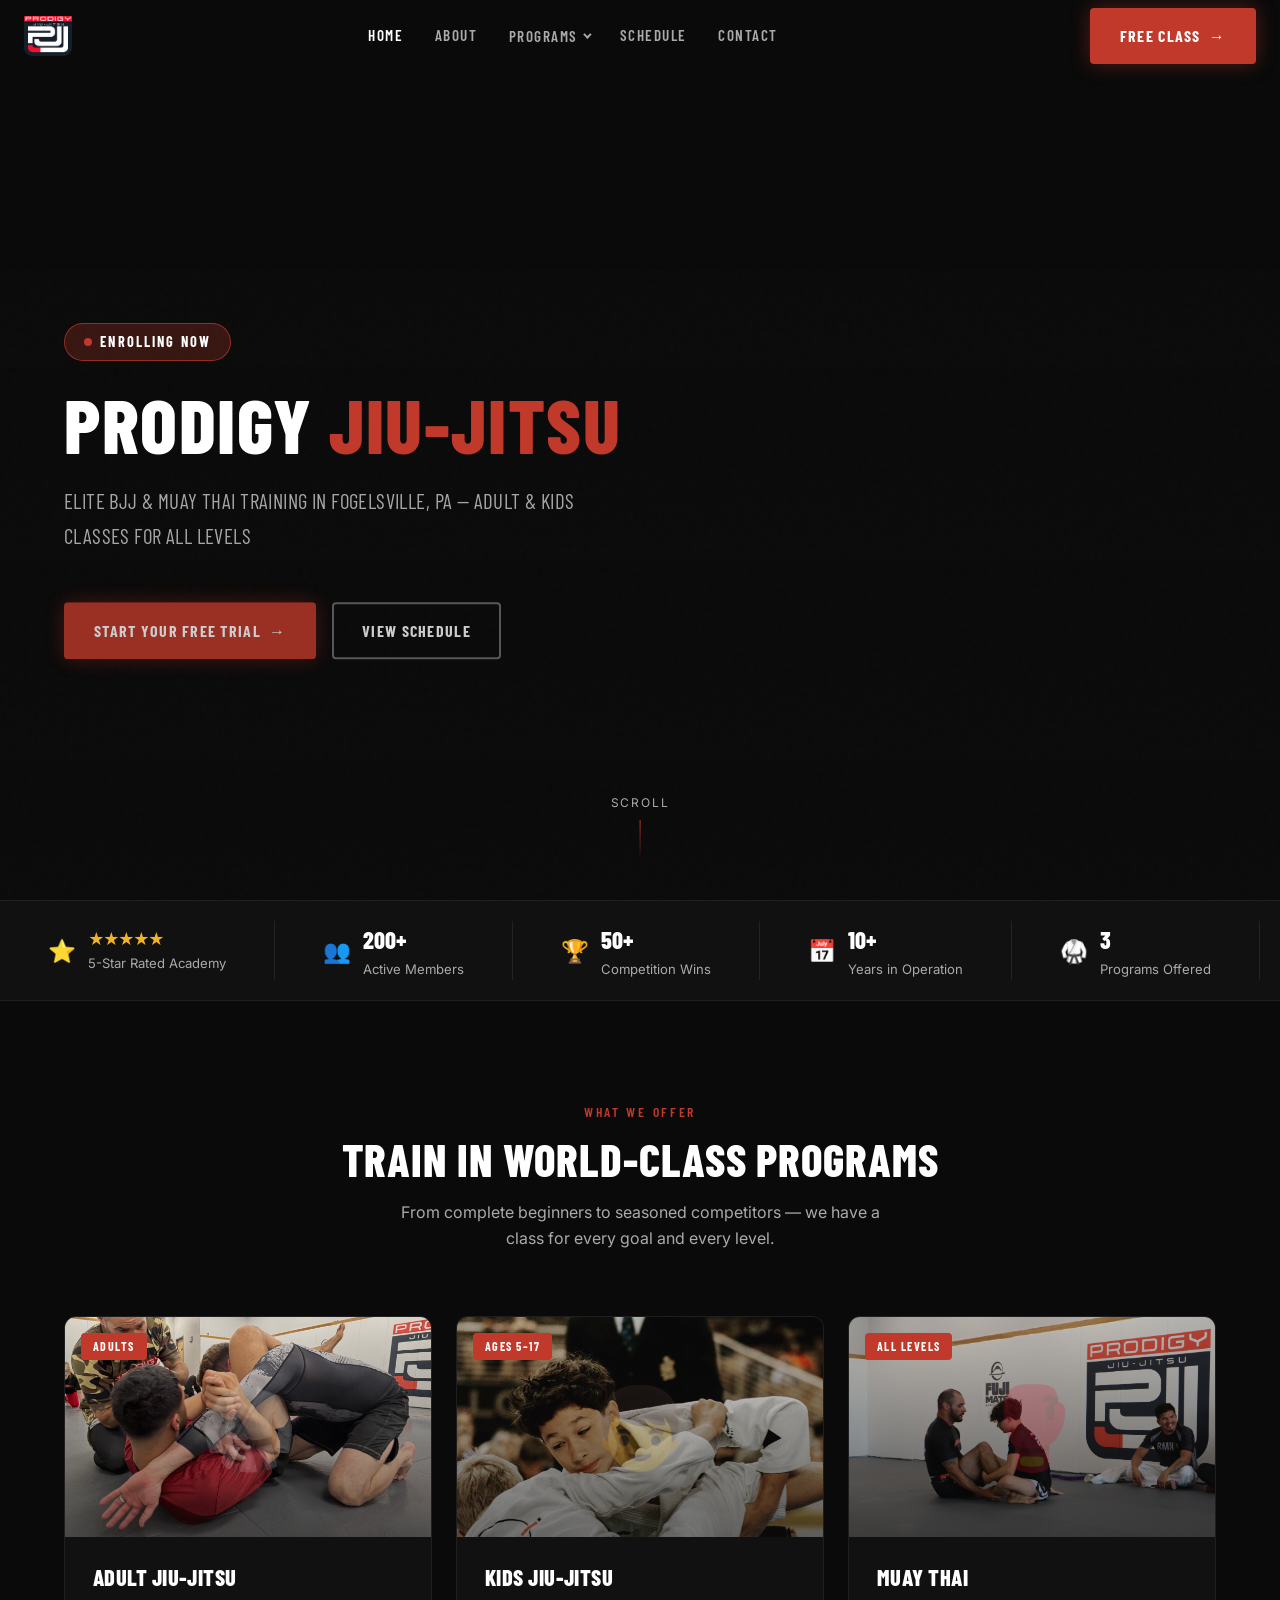
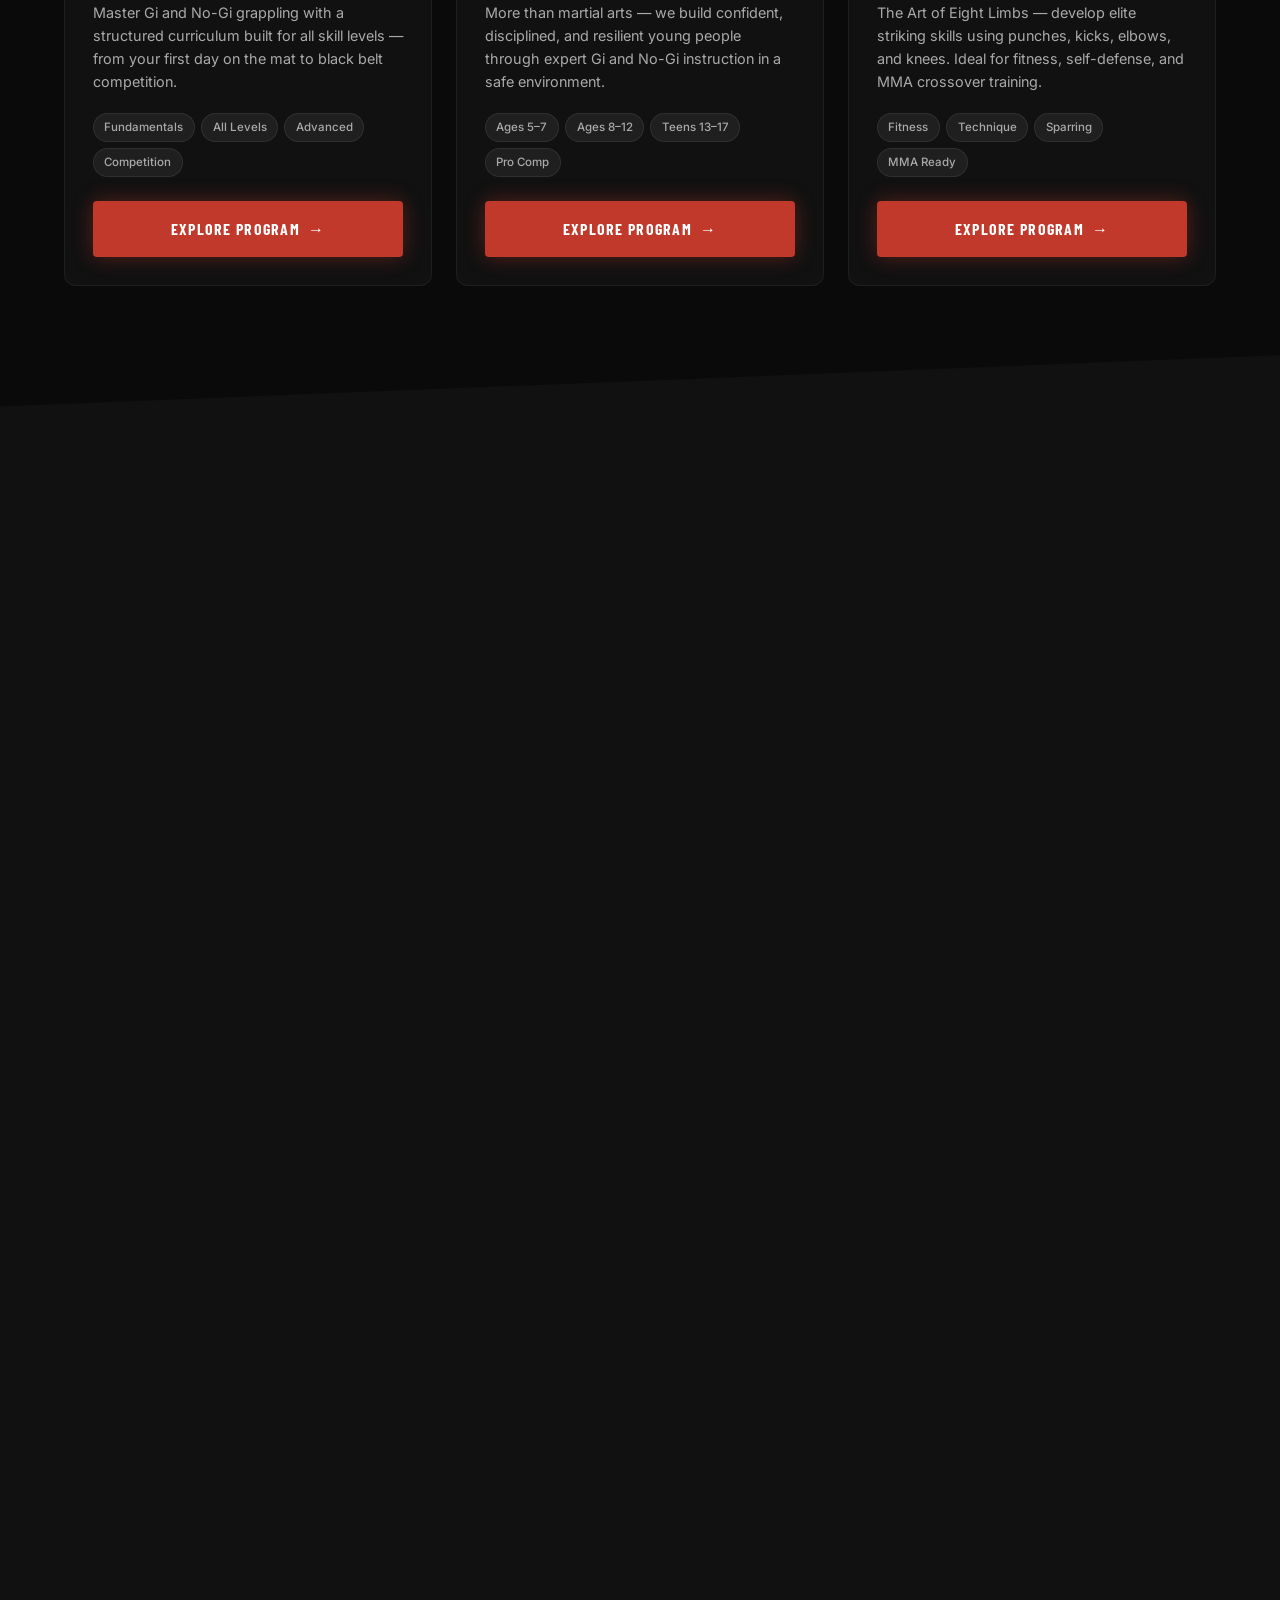
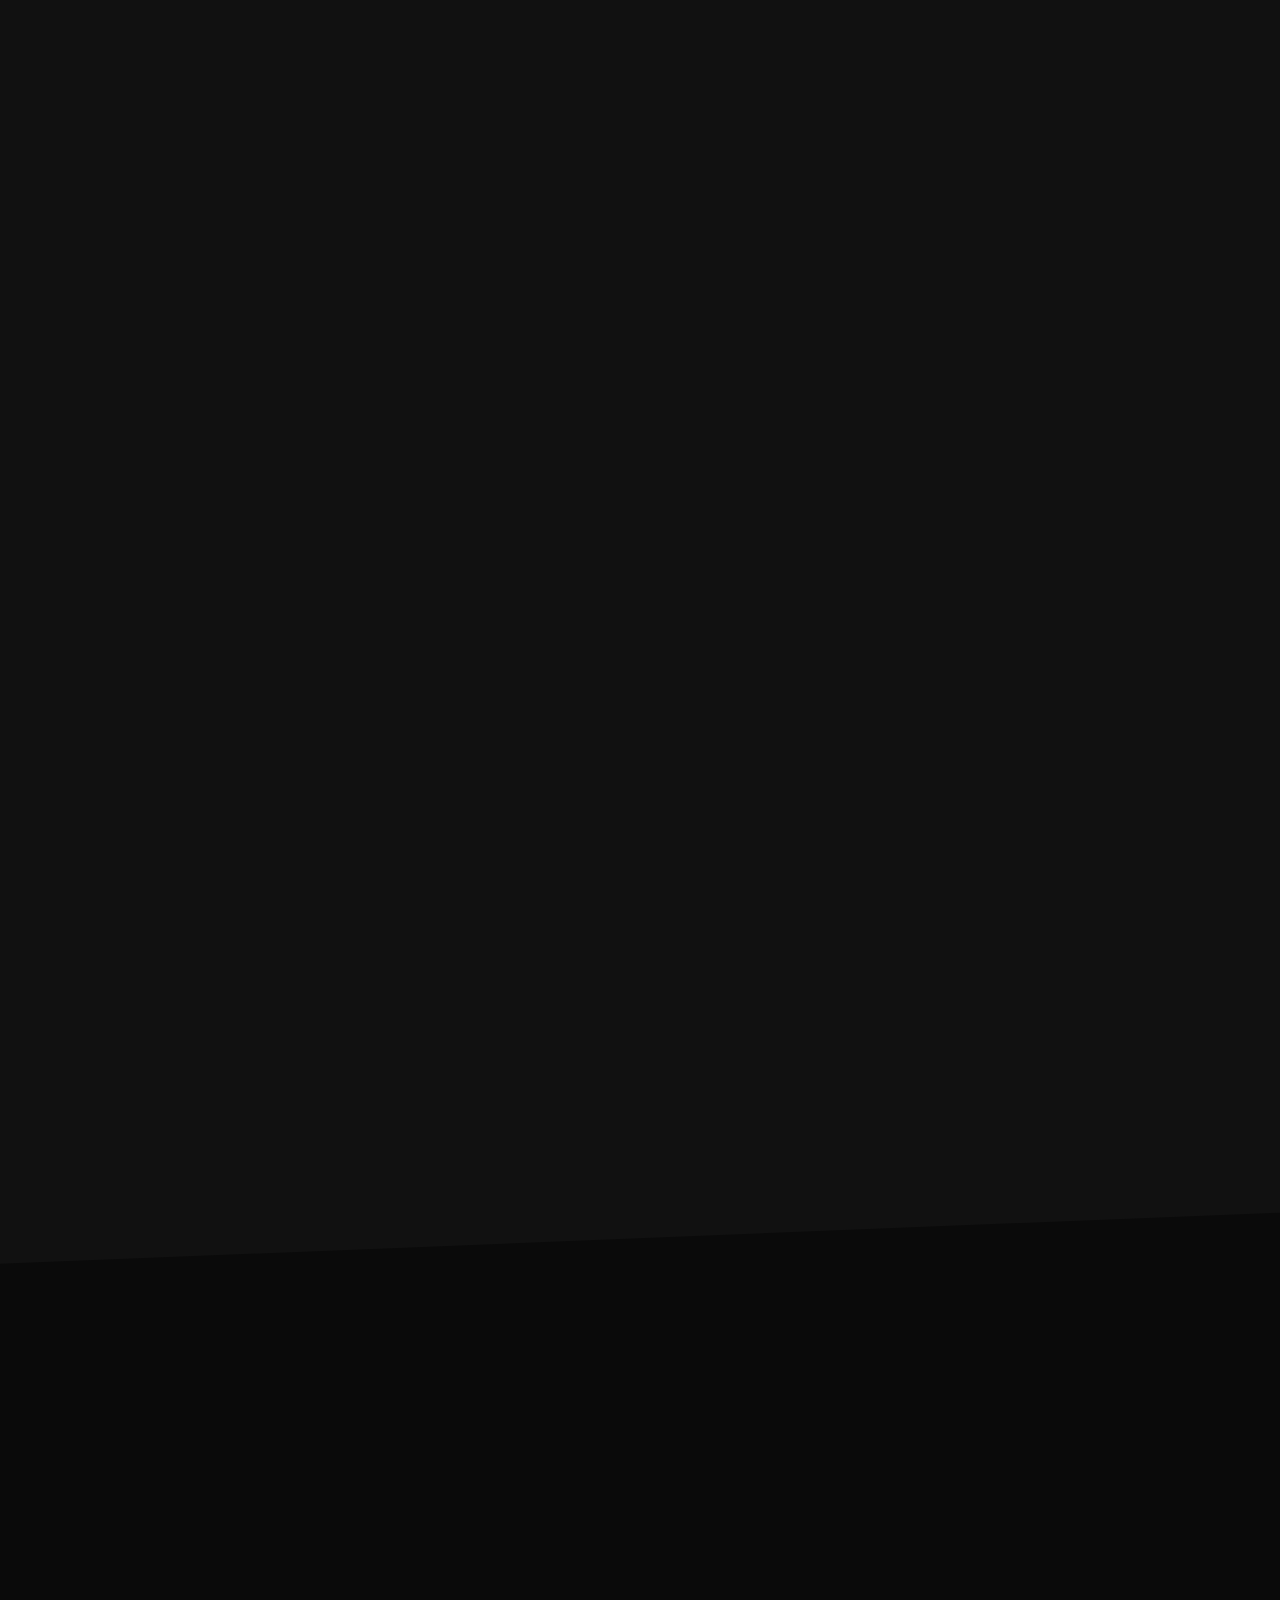
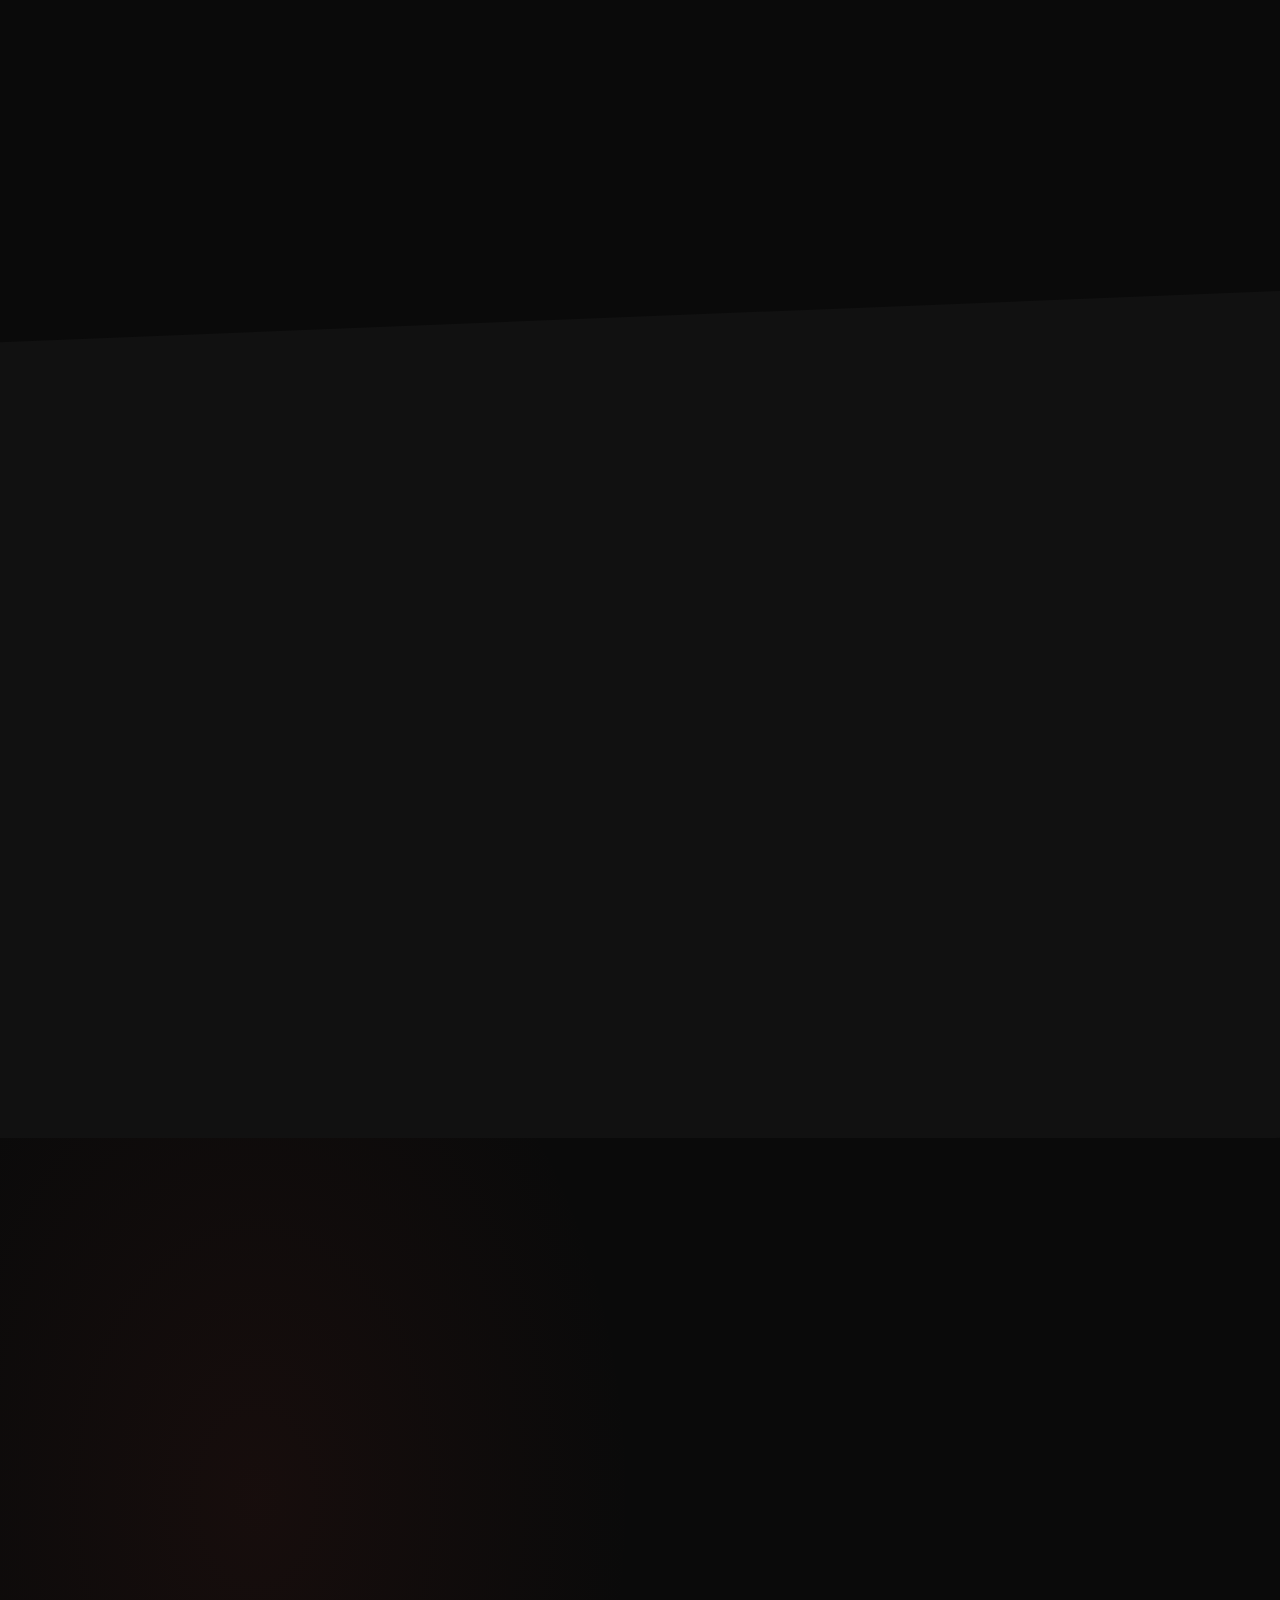
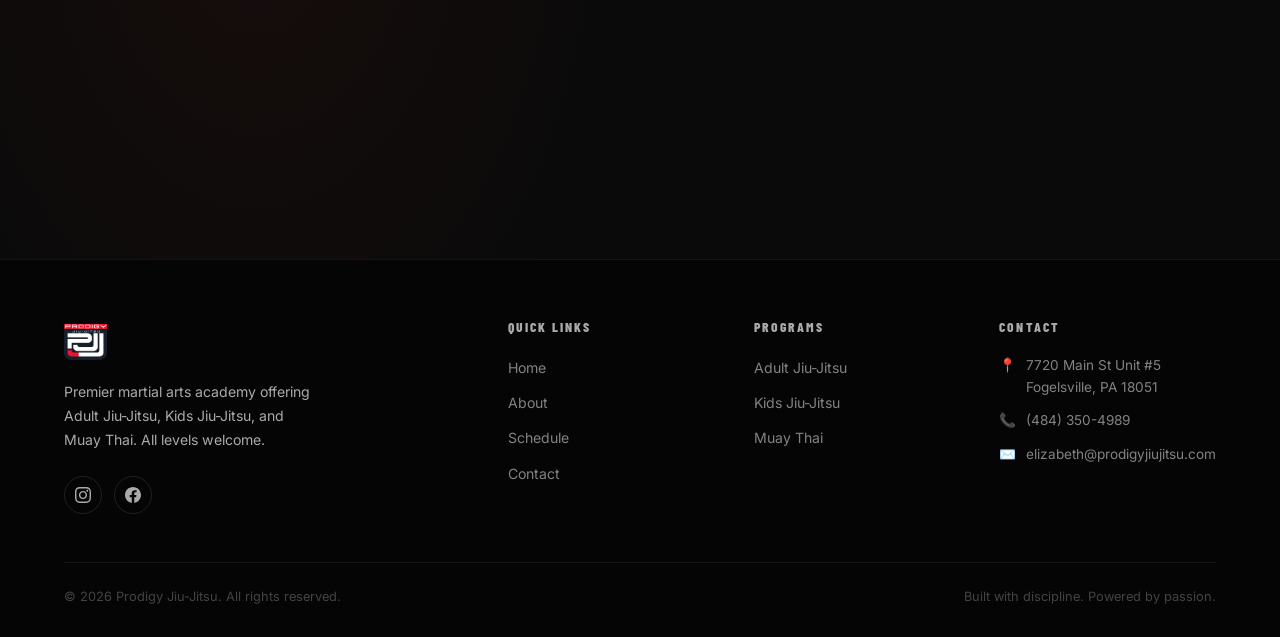
==== commit a52e549f: "Review Changes" ====
--- a/index.html
+++ b/index.html
@@ -740,6 +740,7 @@
     }
     .testimonials-track {
       display: flex;
+      width: 100%;
       transition: transform 0.6s var(--ease);
     }
     .testimonial-card {
@@ -1049,6 +1050,7 @@
       .schedule-grid { grid-template-columns: repeat(2,1fr); }
       .hero-ctas { flex-direction: column; }
       .hero-ctas .btn { width: 100%; justify-content: center; }
+      .testimonial-card { padding: 1.5rem 1.25rem; }
     }
   </style>
 </head>
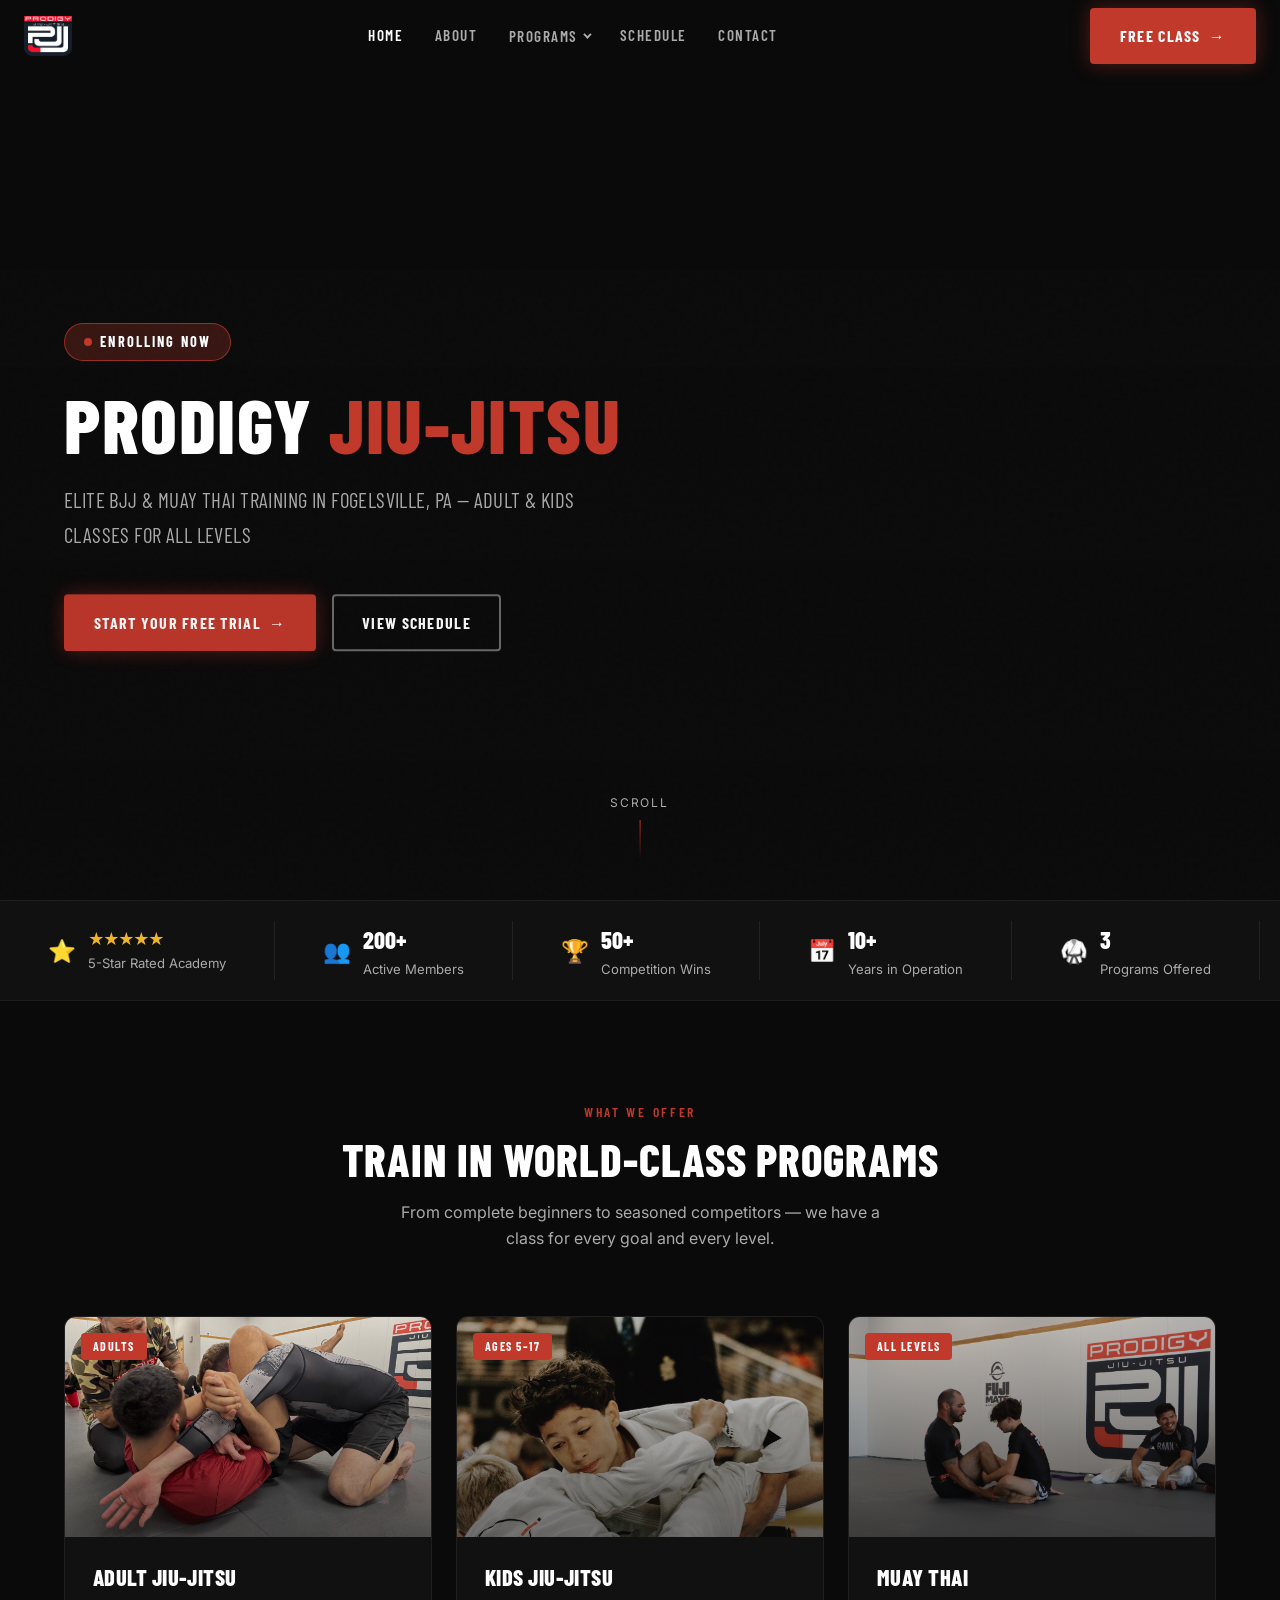
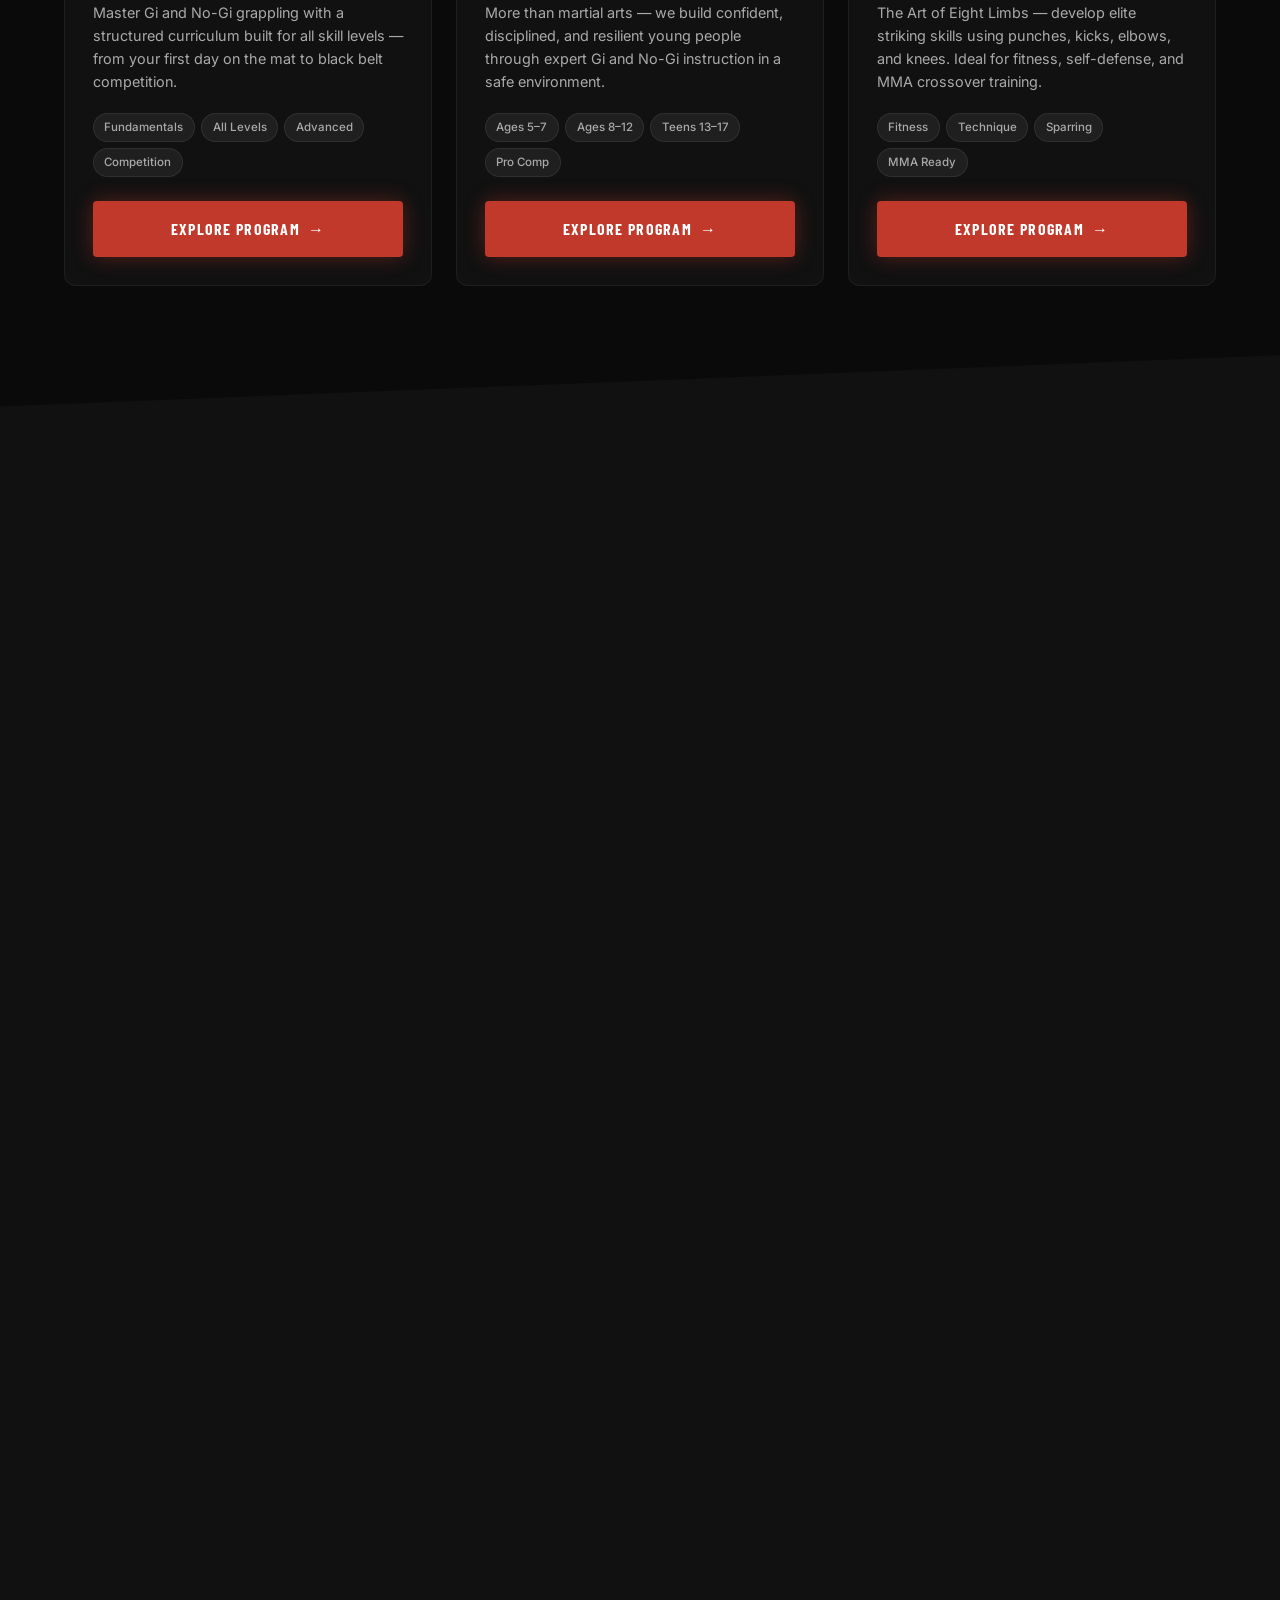
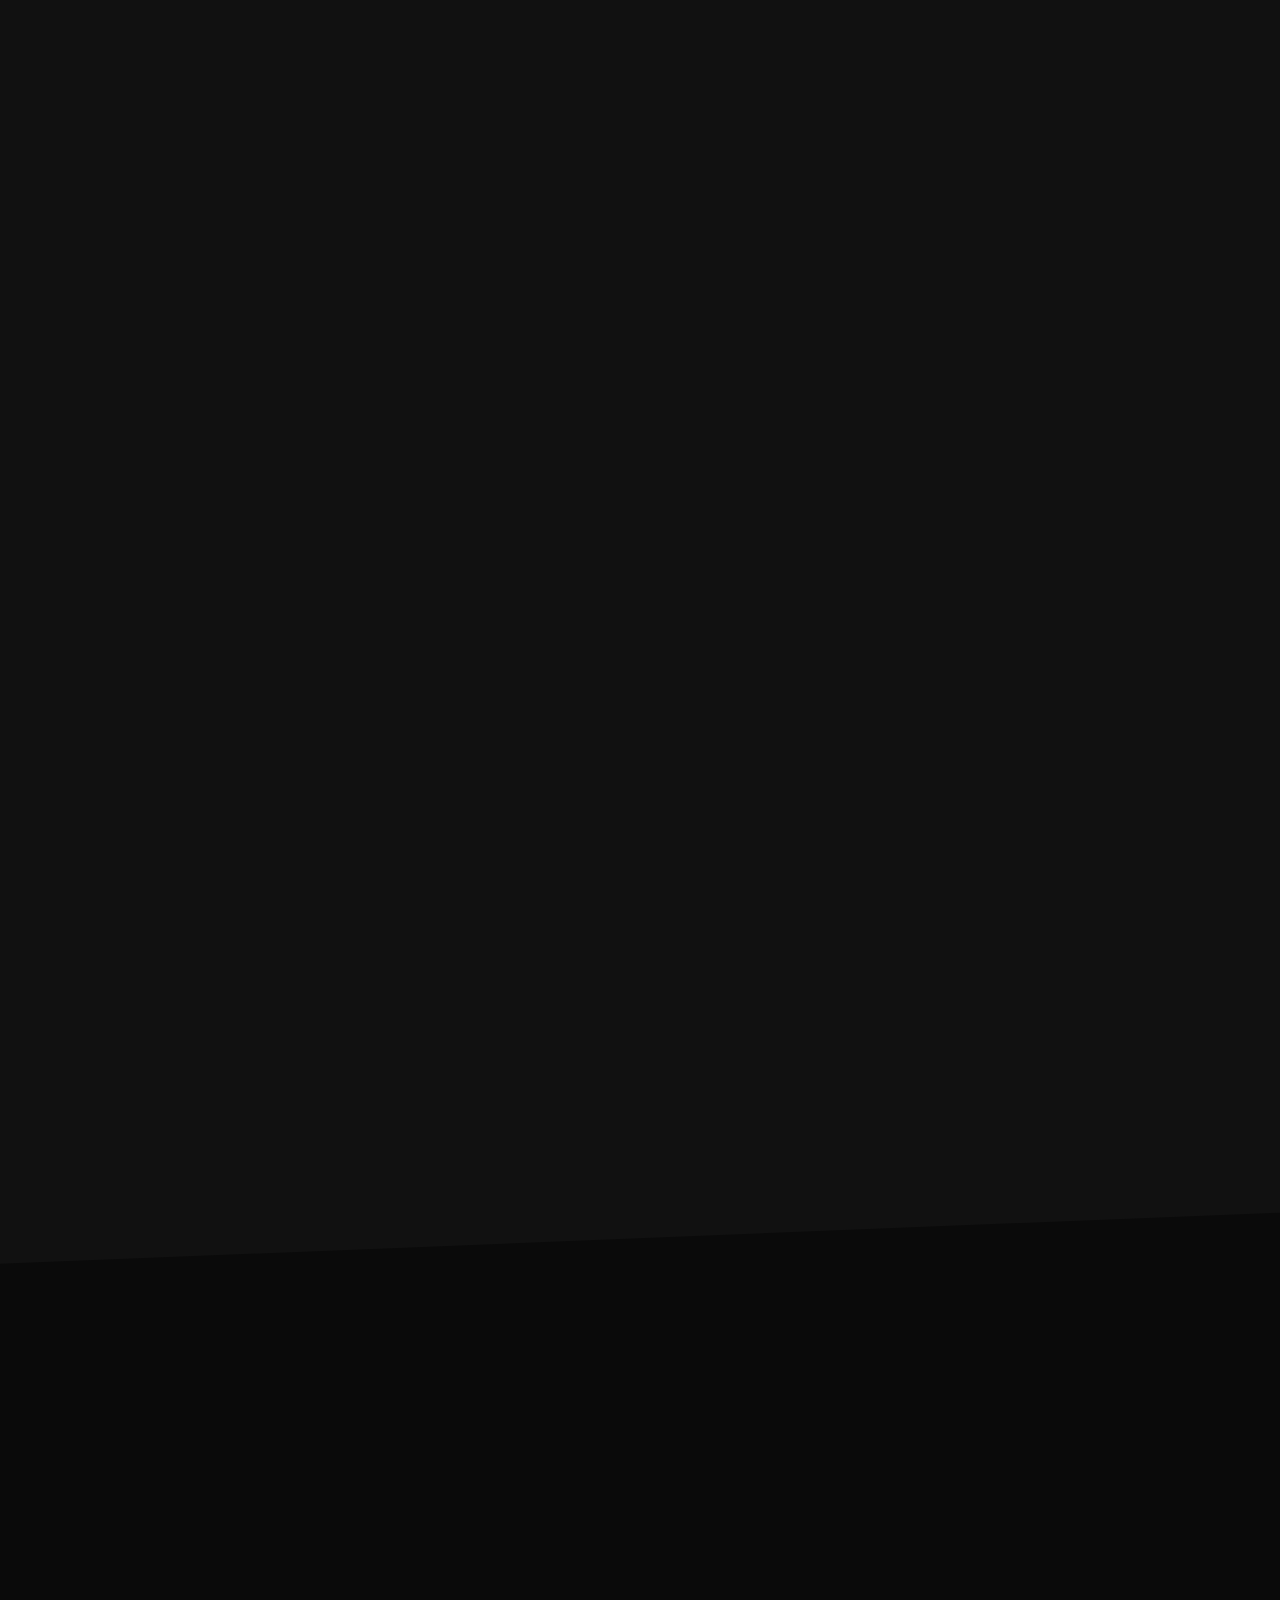
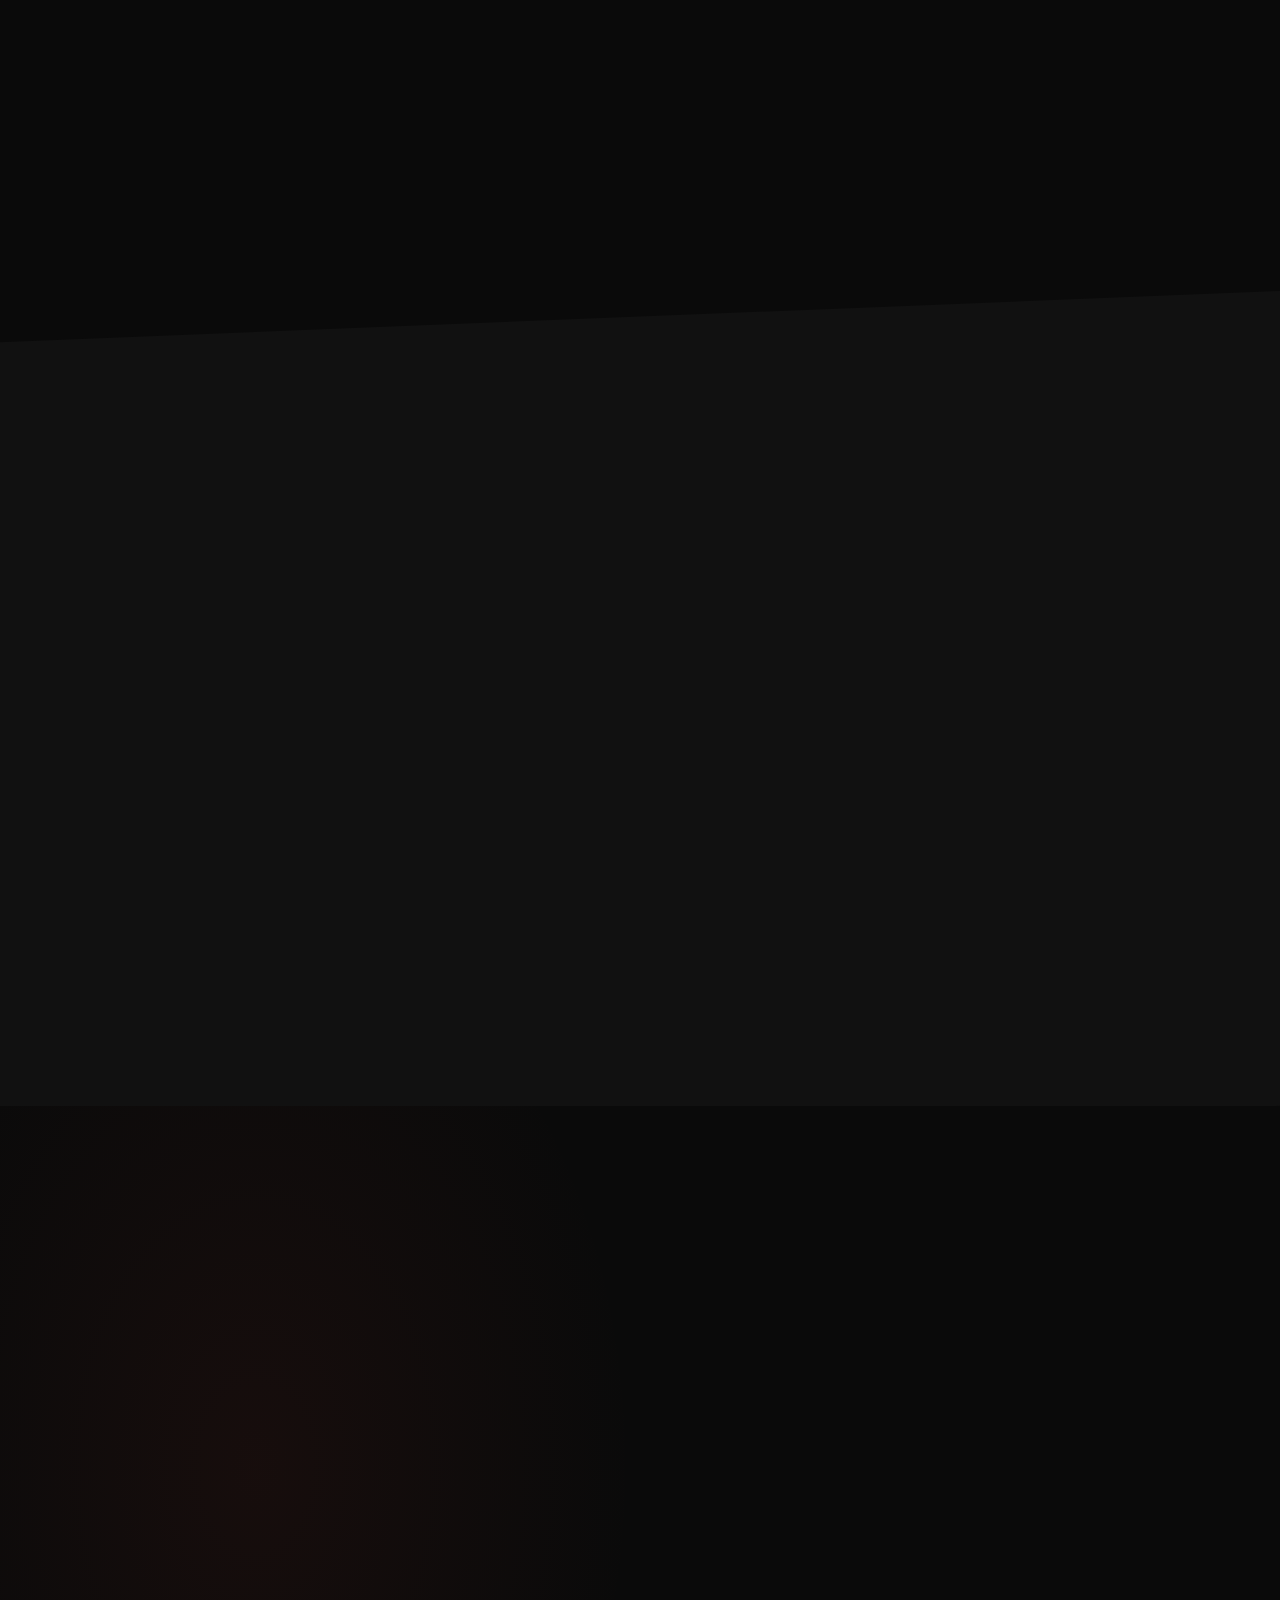
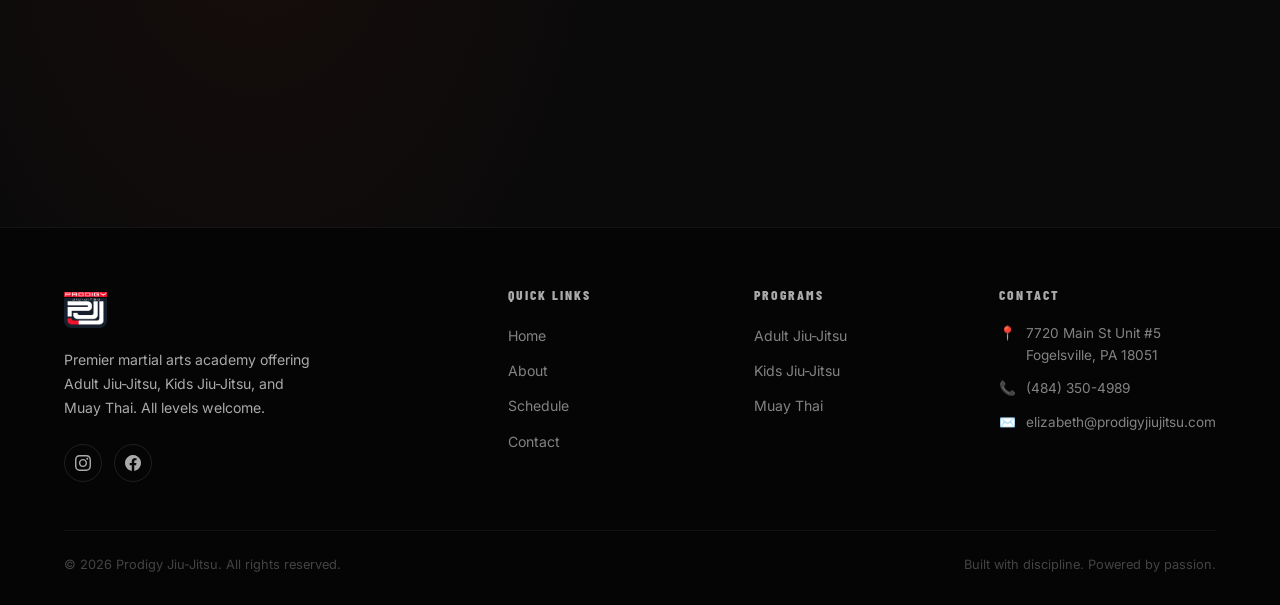
==== commit aee75f5e: "Homepage review and emoji changes" ====
--- a/index.html
+++ b/index.html
@@ -745,13 +745,16 @@
     }
     .testimonial-card {
       min-width: 100%;
+      width: 100%;
       background: var(--surface2);
       border: 1px solid rgba(255,255,255,0.06);
       border-radius: 12px;
-      padding: 2.5rem;
+      padding: 24px;
       flex-shrink: 0;
-      max-width: 860px;
-      margin: 0 auto;
+      box-sizing: border-box;
+      overflow: hidden;
+      word-wrap: break-word;
+      overflow-wrap: break-word;
     }
     .t-stars { color: #f0b429; font-size: 1.1rem; margin-bottom: 1rem; }
     .t-quote {
@@ -1050,7 +1053,7 @@
       .schedule-grid { grid-template-columns: repeat(2,1fr); }
       .hero-ctas { flex-direction: column; }
       .hero-ctas .btn { width: 100%; justify-content: center; }
-      .testimonial-card { padding: 1.5rem 1.25rem; }
+      .testimonial-card { padding: 24px; }
     }
   </style>
 </head>
@@ -1073,17 +1076,14 @@
             <a href="#" aria-haspopup="true" aria-expanded="false">Programs</a>
             <div class="dropdown-menu" role="menu">
               <a href="adult-jiu-jitsu.html" class="dropdown-card" role="menuitem">
-                <div class="dropdown-icon">🥋</div>
                 <h4>Adult Jiu-Jitsu</h4>
                 <p>Gi &amp; No-Gi for all levels, from beginner to competitor.</p>
               </a>
               <a href="kids-jiu-jitsu.html" class="dropdown-card" role="menuitem">
-                <div class="dropdown-icon">👦</div>
                 <h4>Kids Jiu-Jitsu</h4>
                 <p>Ages 5–17. Confidence, discipline &amp; self-defense skills.</p>
               </a>
               <a href="muay-thai.html" class="dropdown-card" role="menuitem">
-                <div class="dropdown-icon">🥊</div>
                 <h4>Muay Thai</h4>
                 <p>The Art of Eight Limbs — striking for fitness &amp; competition.</p>
               </a>
@@ -1185,7 +1185,6 @@
           <article class="program-card pc-adult reveal" style="transition-delay:0ms">
             <div class="program-card-img">
               <div class="program-card-img-inner"></div>
-              <div class="program-card-img-icon" aria-hidden="true">🥋</div>
               <span class="program-badge">Adults</span>
             </div>
             <div class="program-card-body">
@@ -1204,7 +1203,6 @@
           <article class="program-card pc-kids reveal" style="transition-delay:150ms">
             <div class="program-card-img">
               <div class="program-card-img-inner"></div>
-              <div class="program-card-img-icon" aria-hidden="true">👦</div>
               <span class="program-badge">Ages 5–17</span>
             </div>
             <div class="program-card-body">
@@ -1223,7 +1221,6 @@
           <article class="program-card pc-muay reveal" style="transition-delay:300ms">
             <div class="program-card-img">
               <div class="program-card-img-inner"></div>
-              <div class="program-card-img-icon" aria-hidden="true">🥊</div>
               <span class="program-badge">All Levels</span>
             </div>
             <div class="program-card-body">
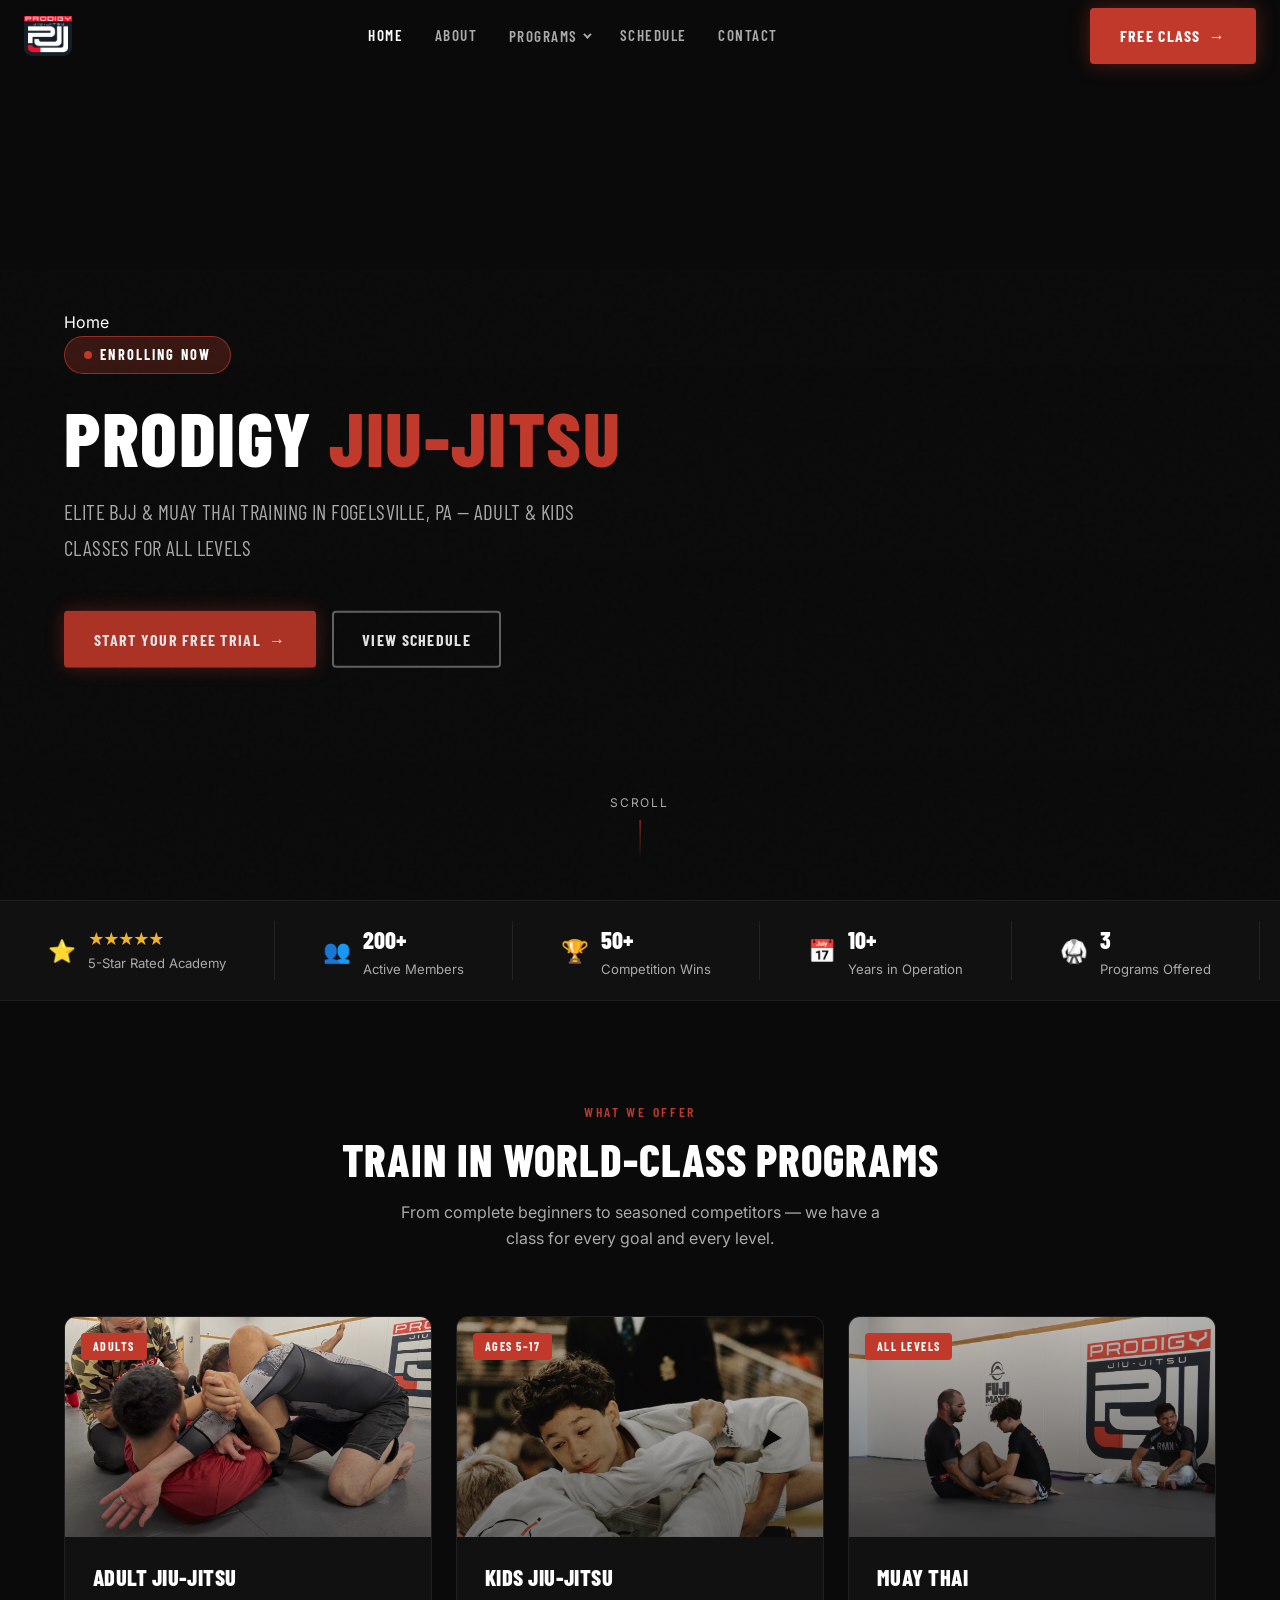
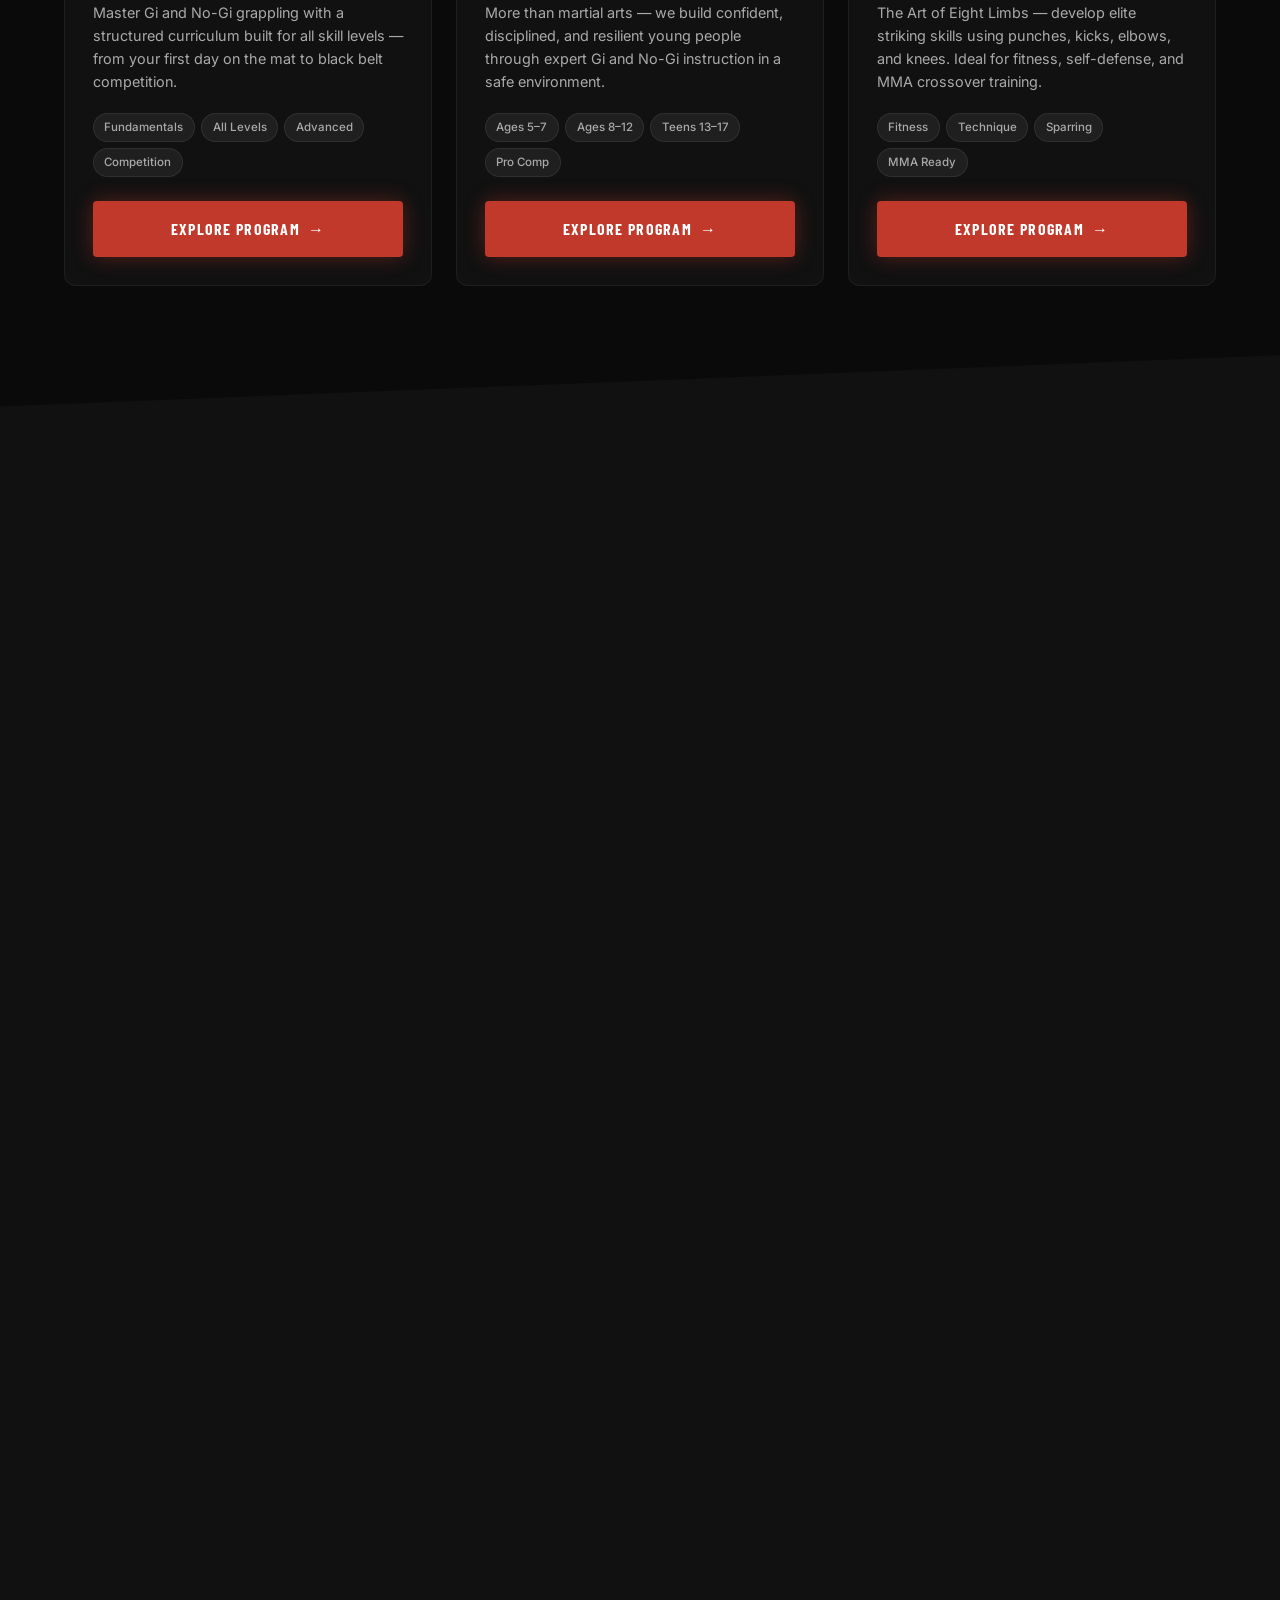
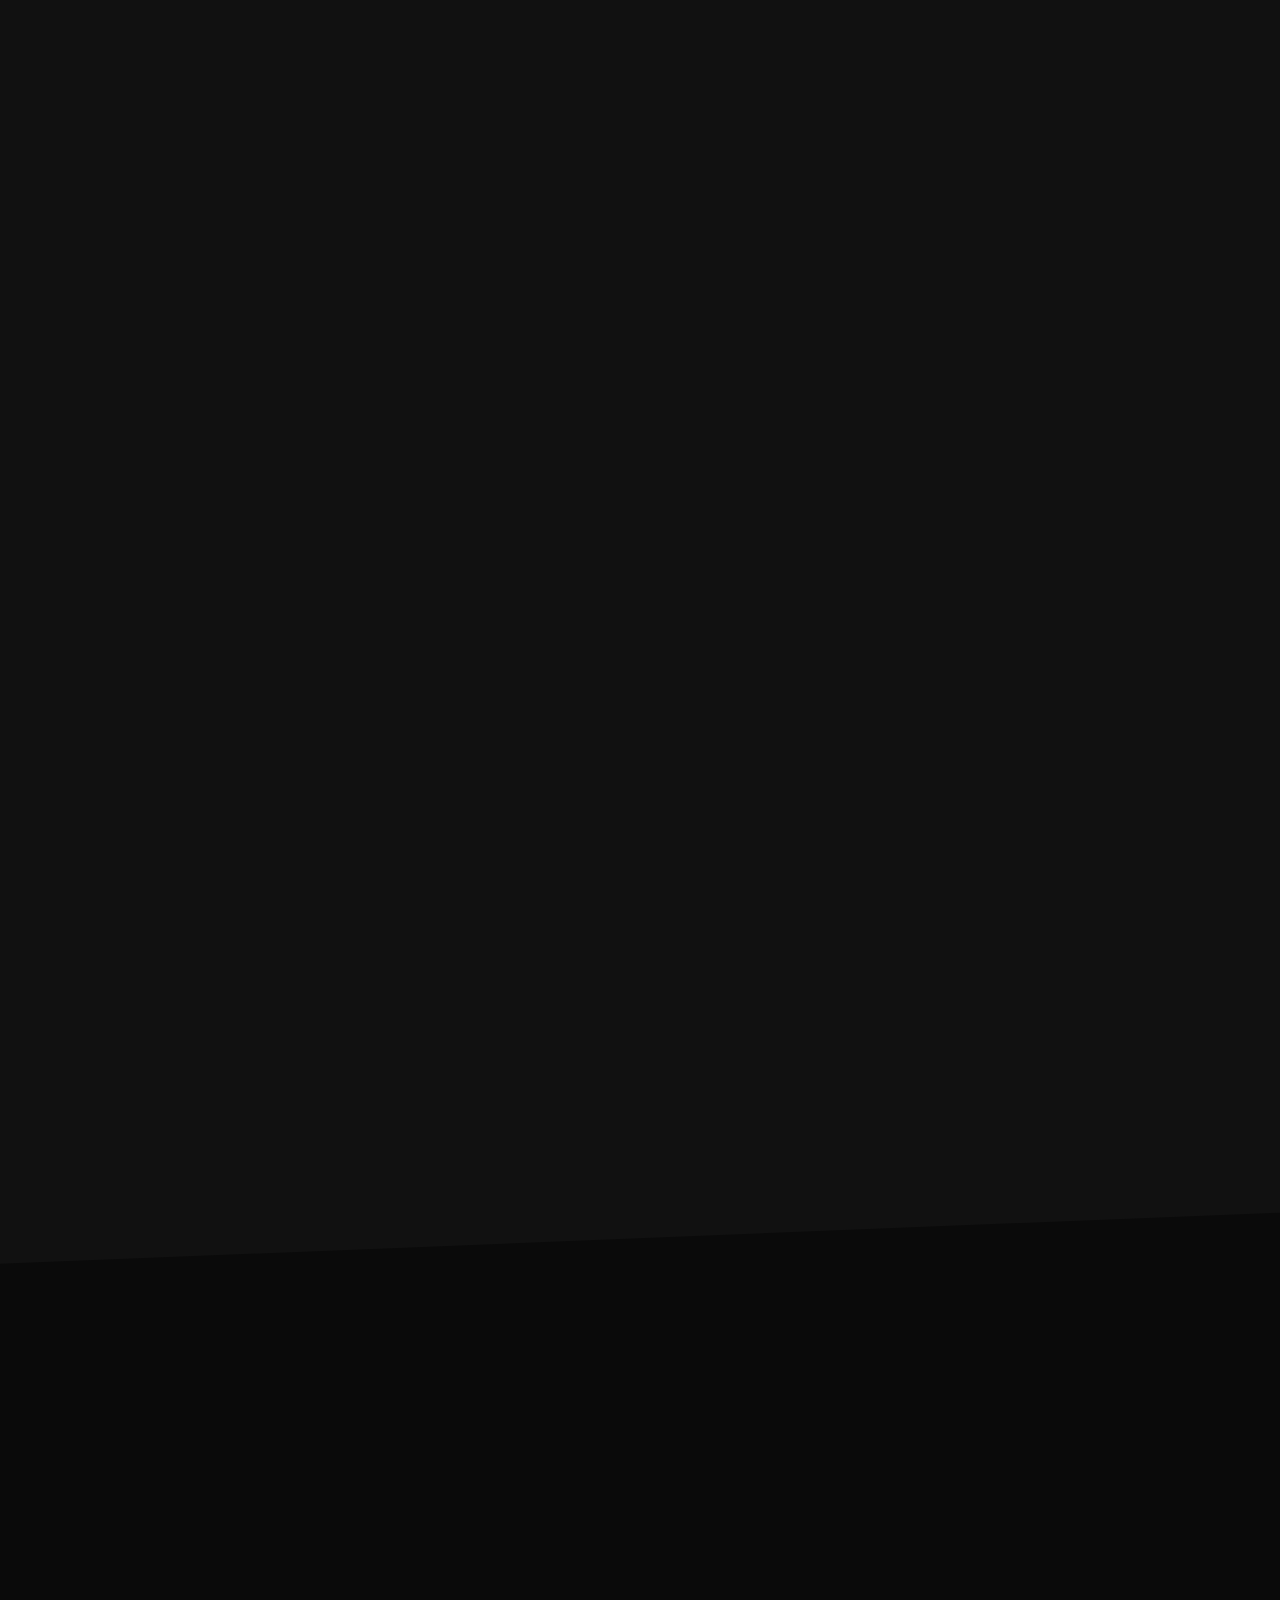
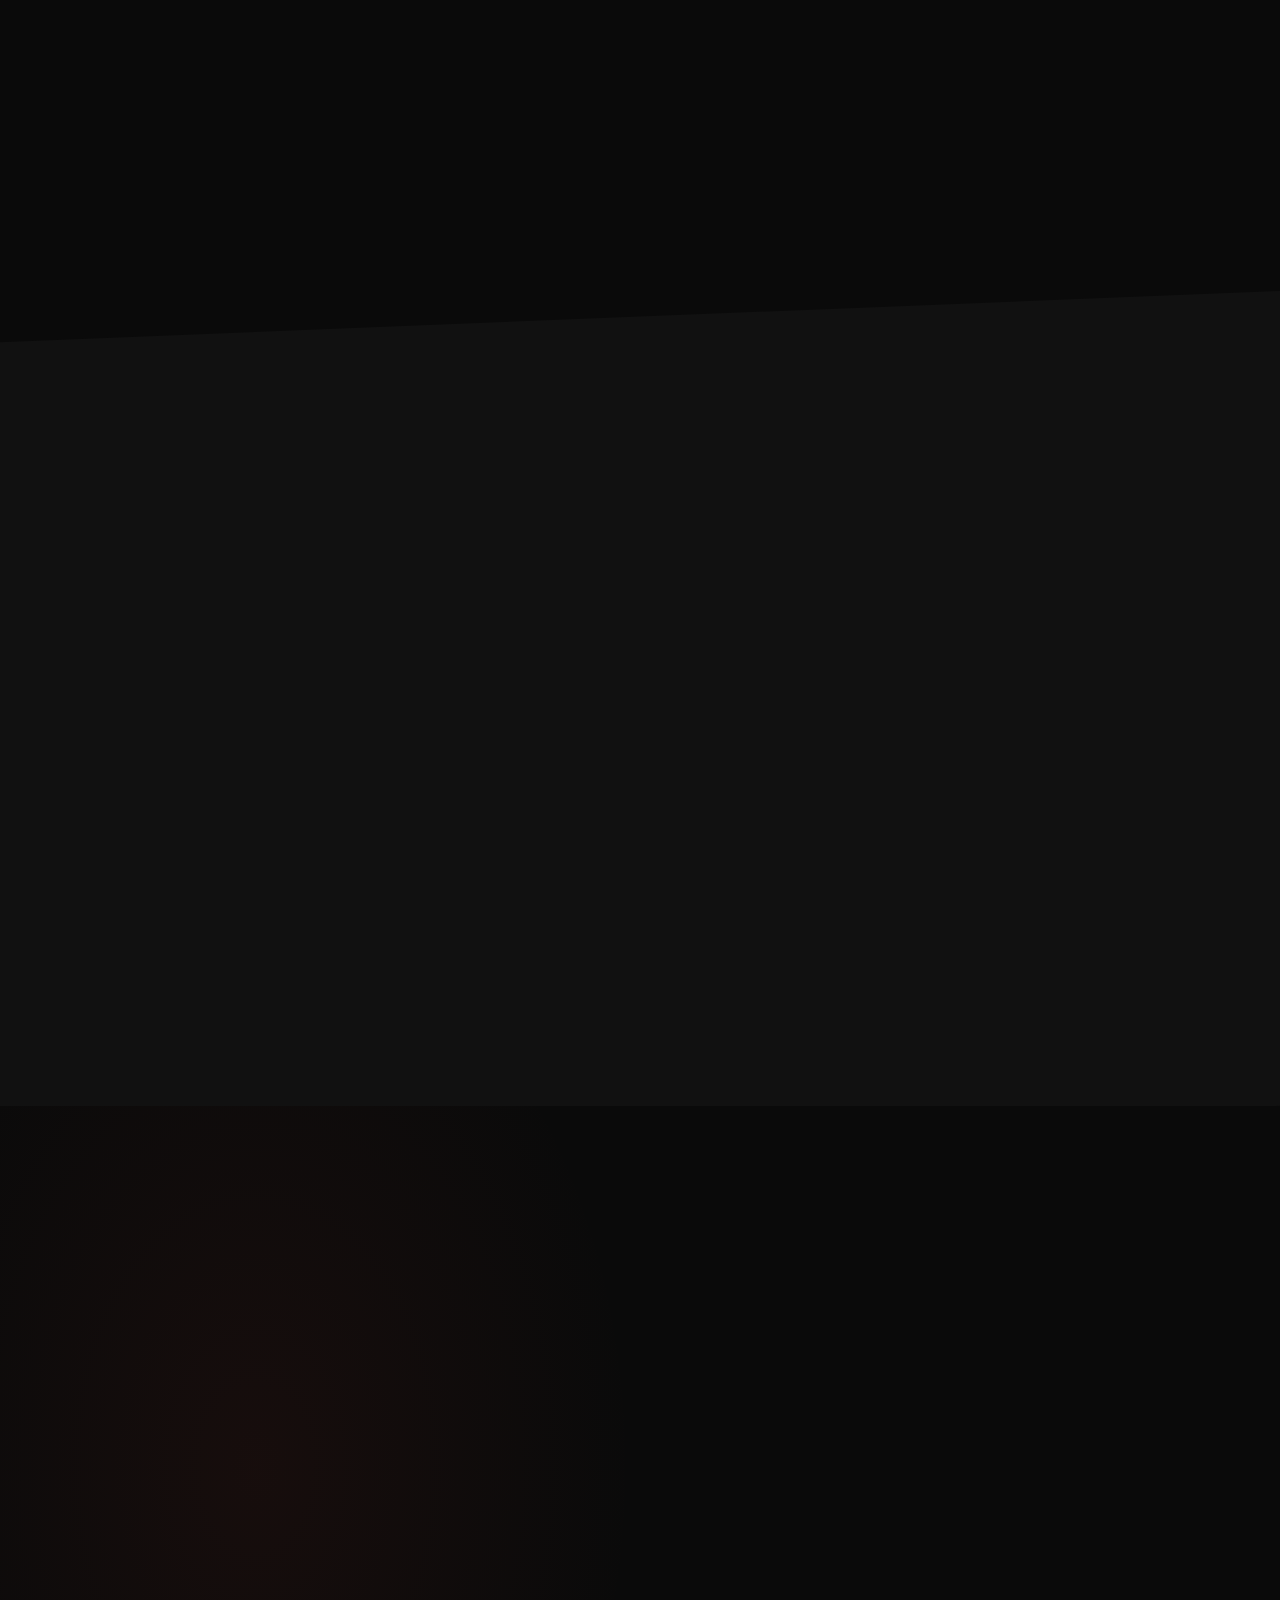
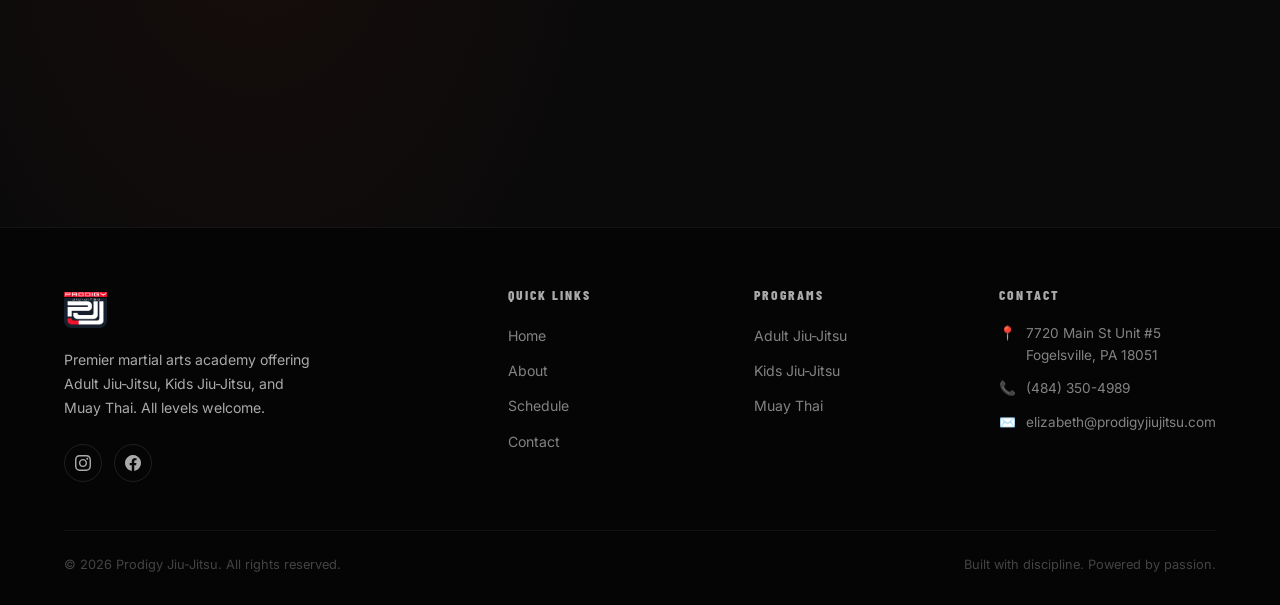
==== commit 7489ad64: "Breadcrumb changes for all pages" ====
--- a/index.html
+++ b/index.html
@@ -1125,6 +1125,7 @@
     <section id="hero" aria-label="Hero">
       <div class="hero-bg" id="hero-parallax" aria-hidden="true"></div>
       <div class="container hero-content">
+        <nav class="breadcrumb-wrapper" aria-label="Breadcrumb"><span>Home</span></nav>
         <div class="hero-badge" id="hero-badge" aria-label="Currently enrolling">
           Enrolling Now
         </div>
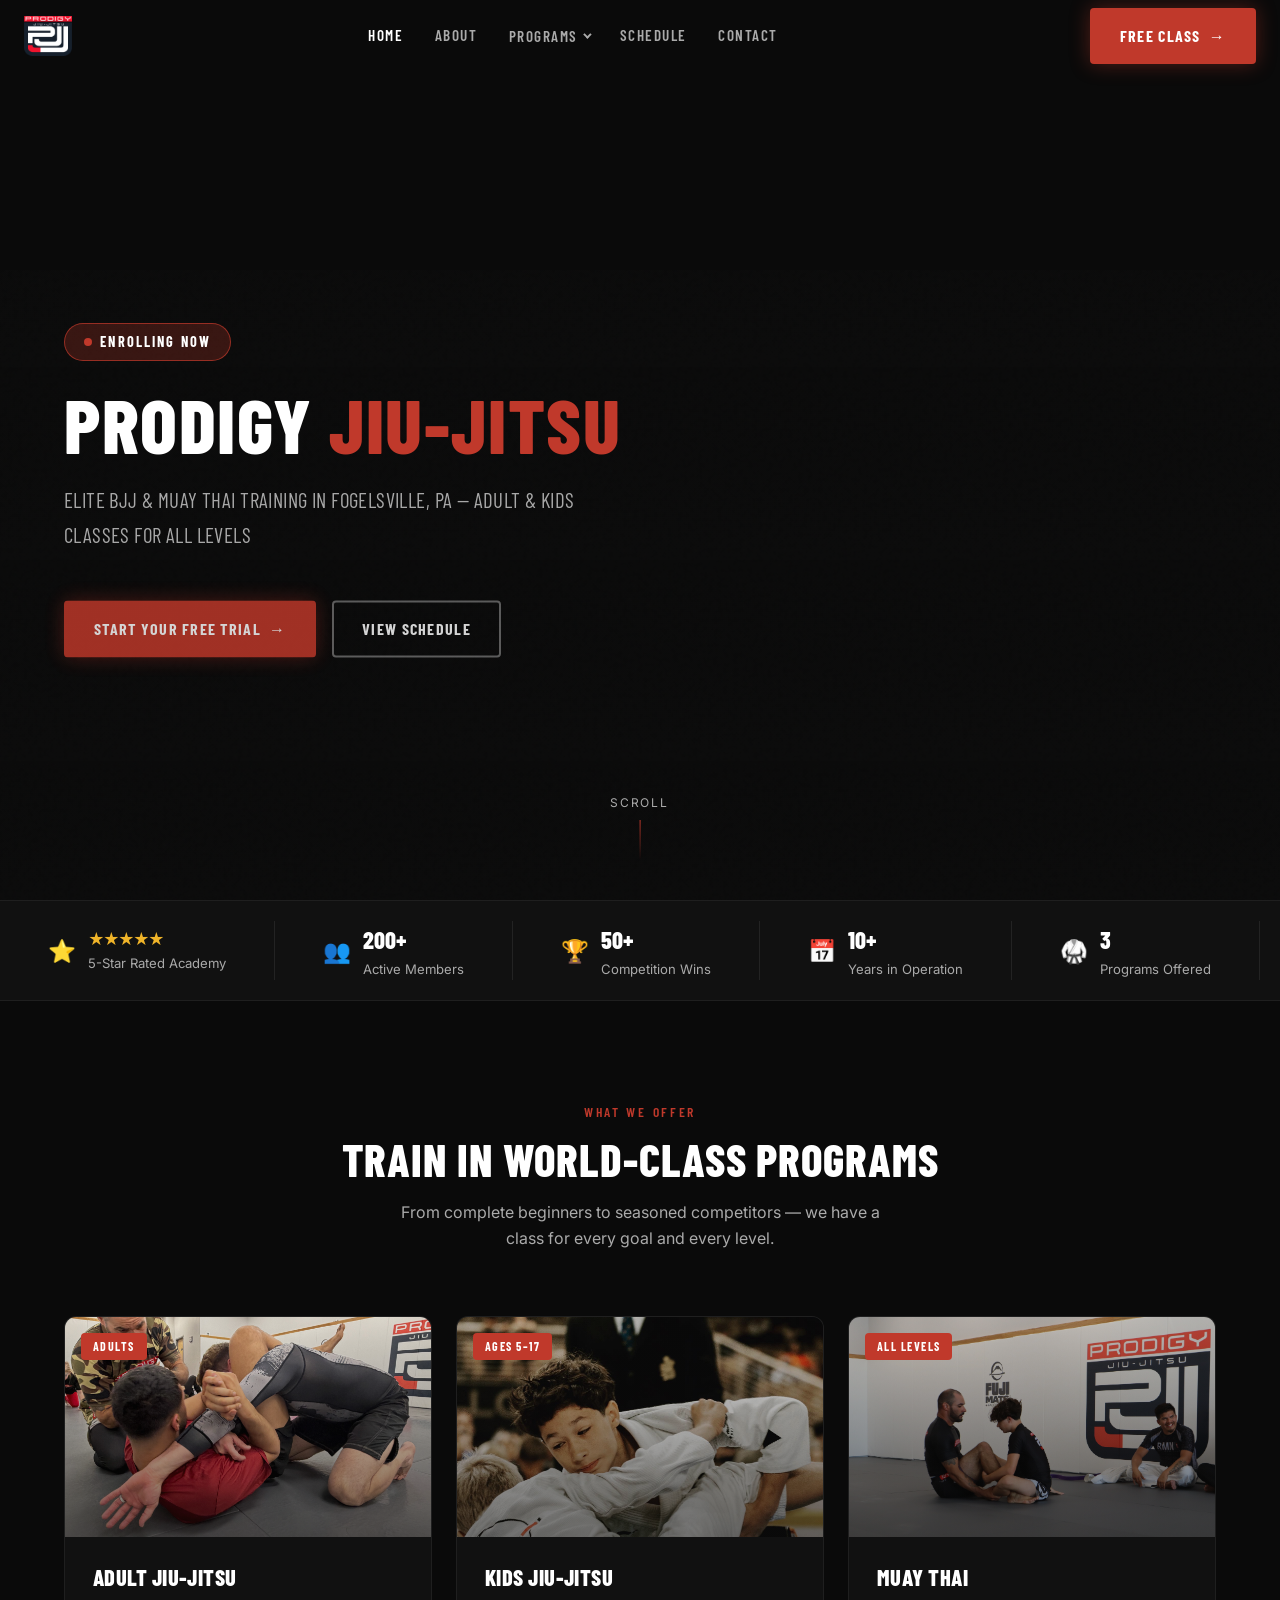
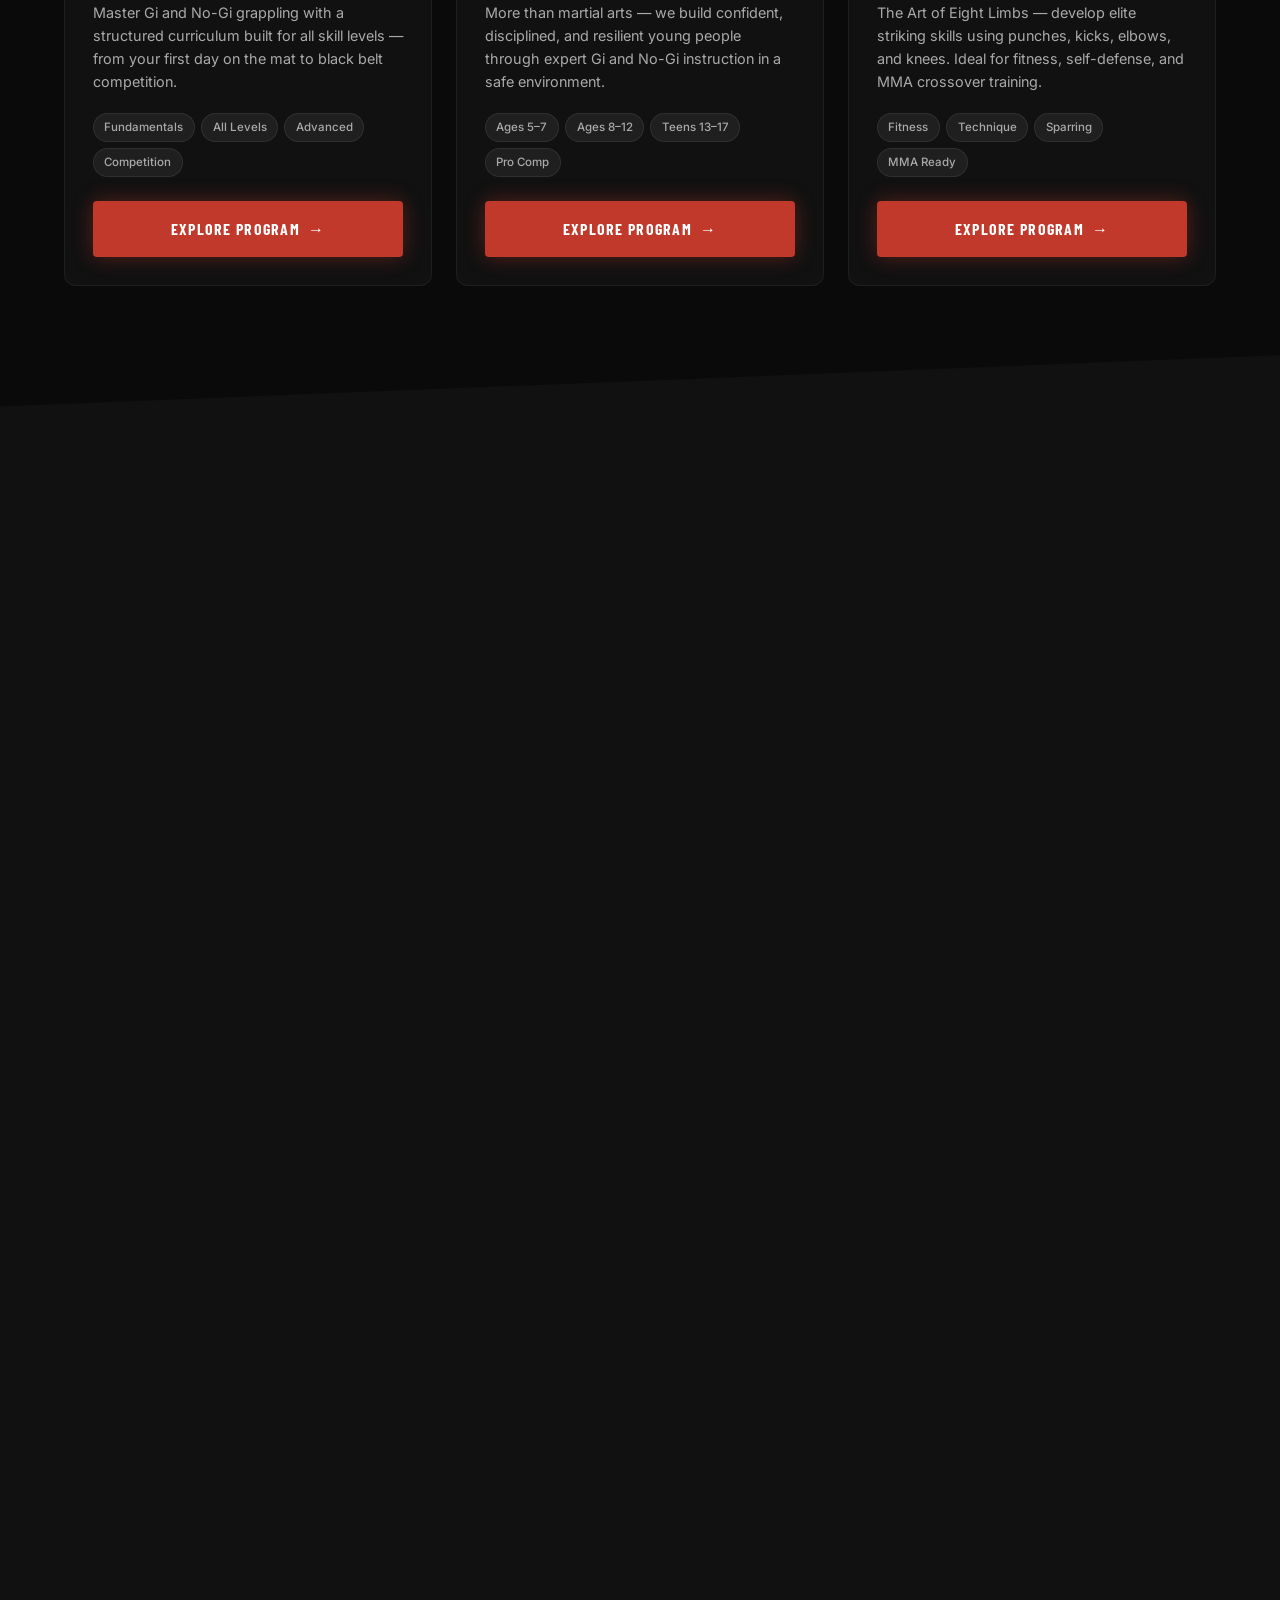
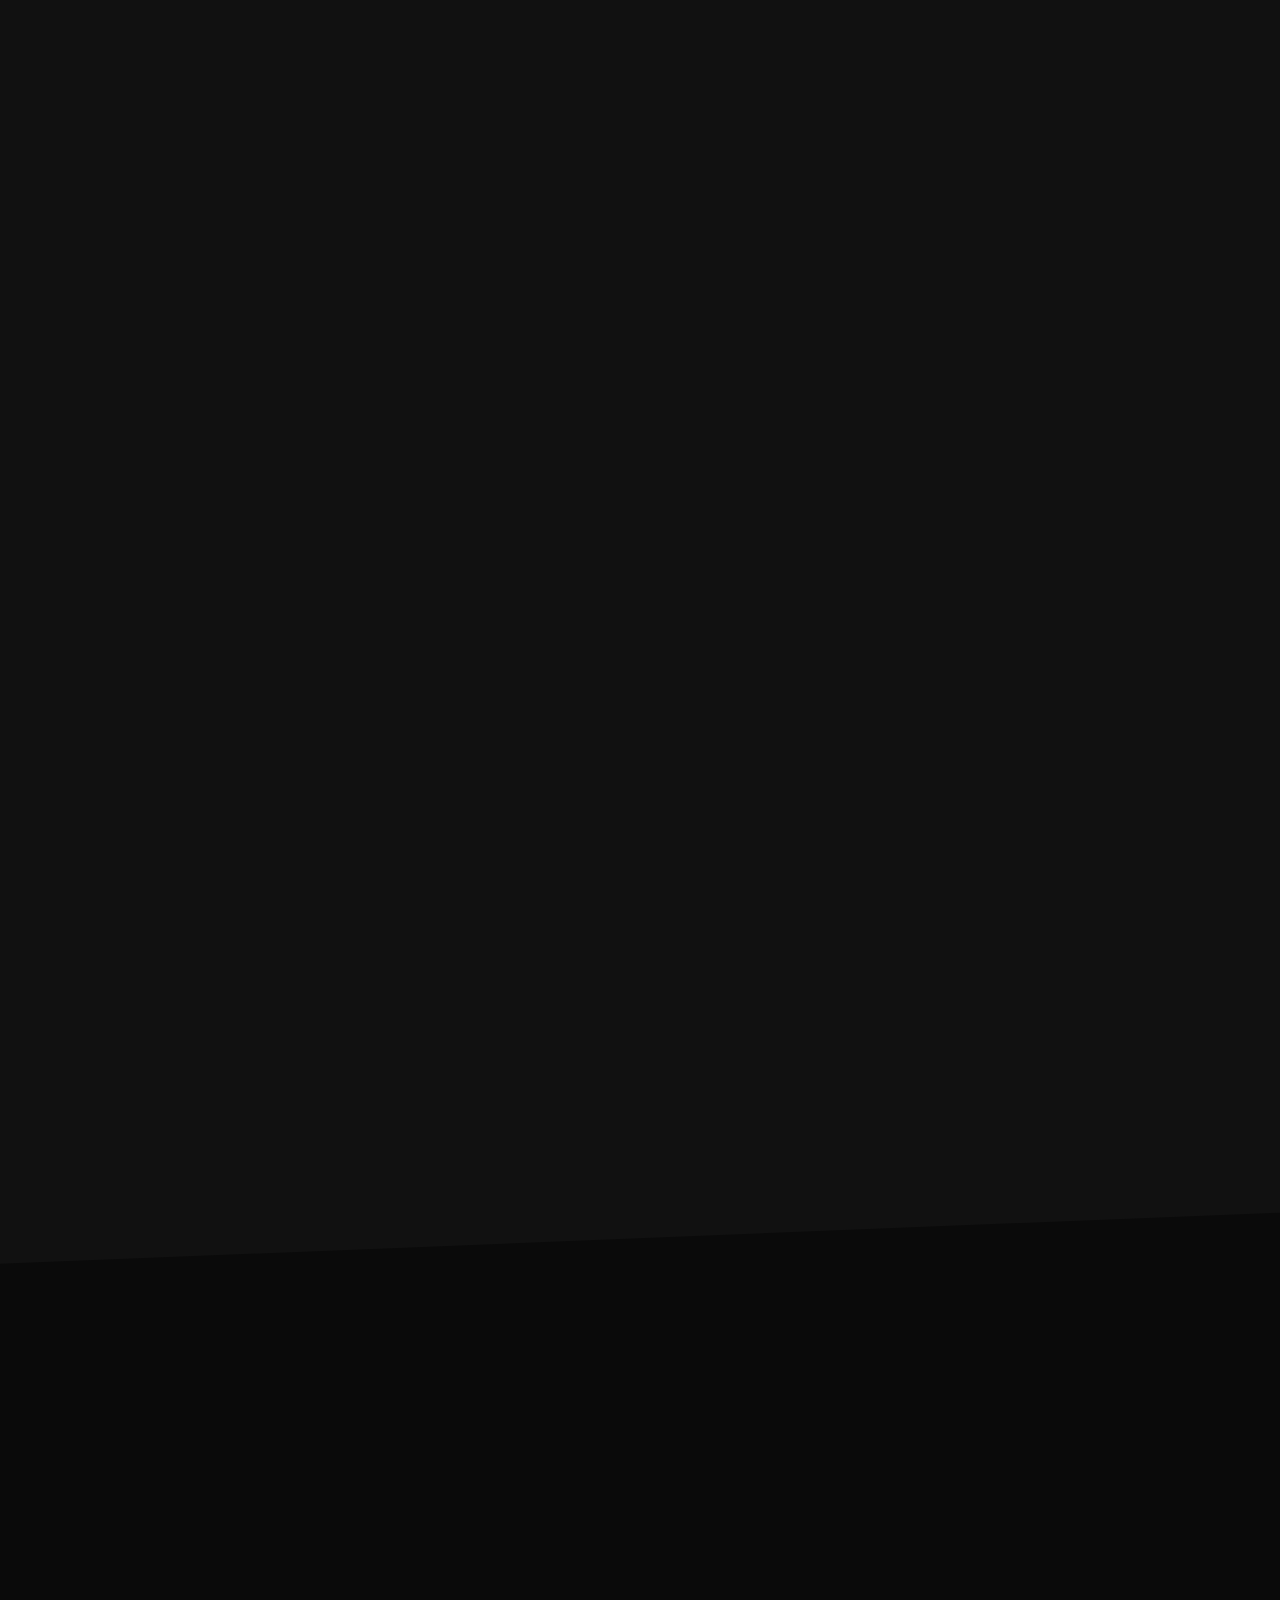
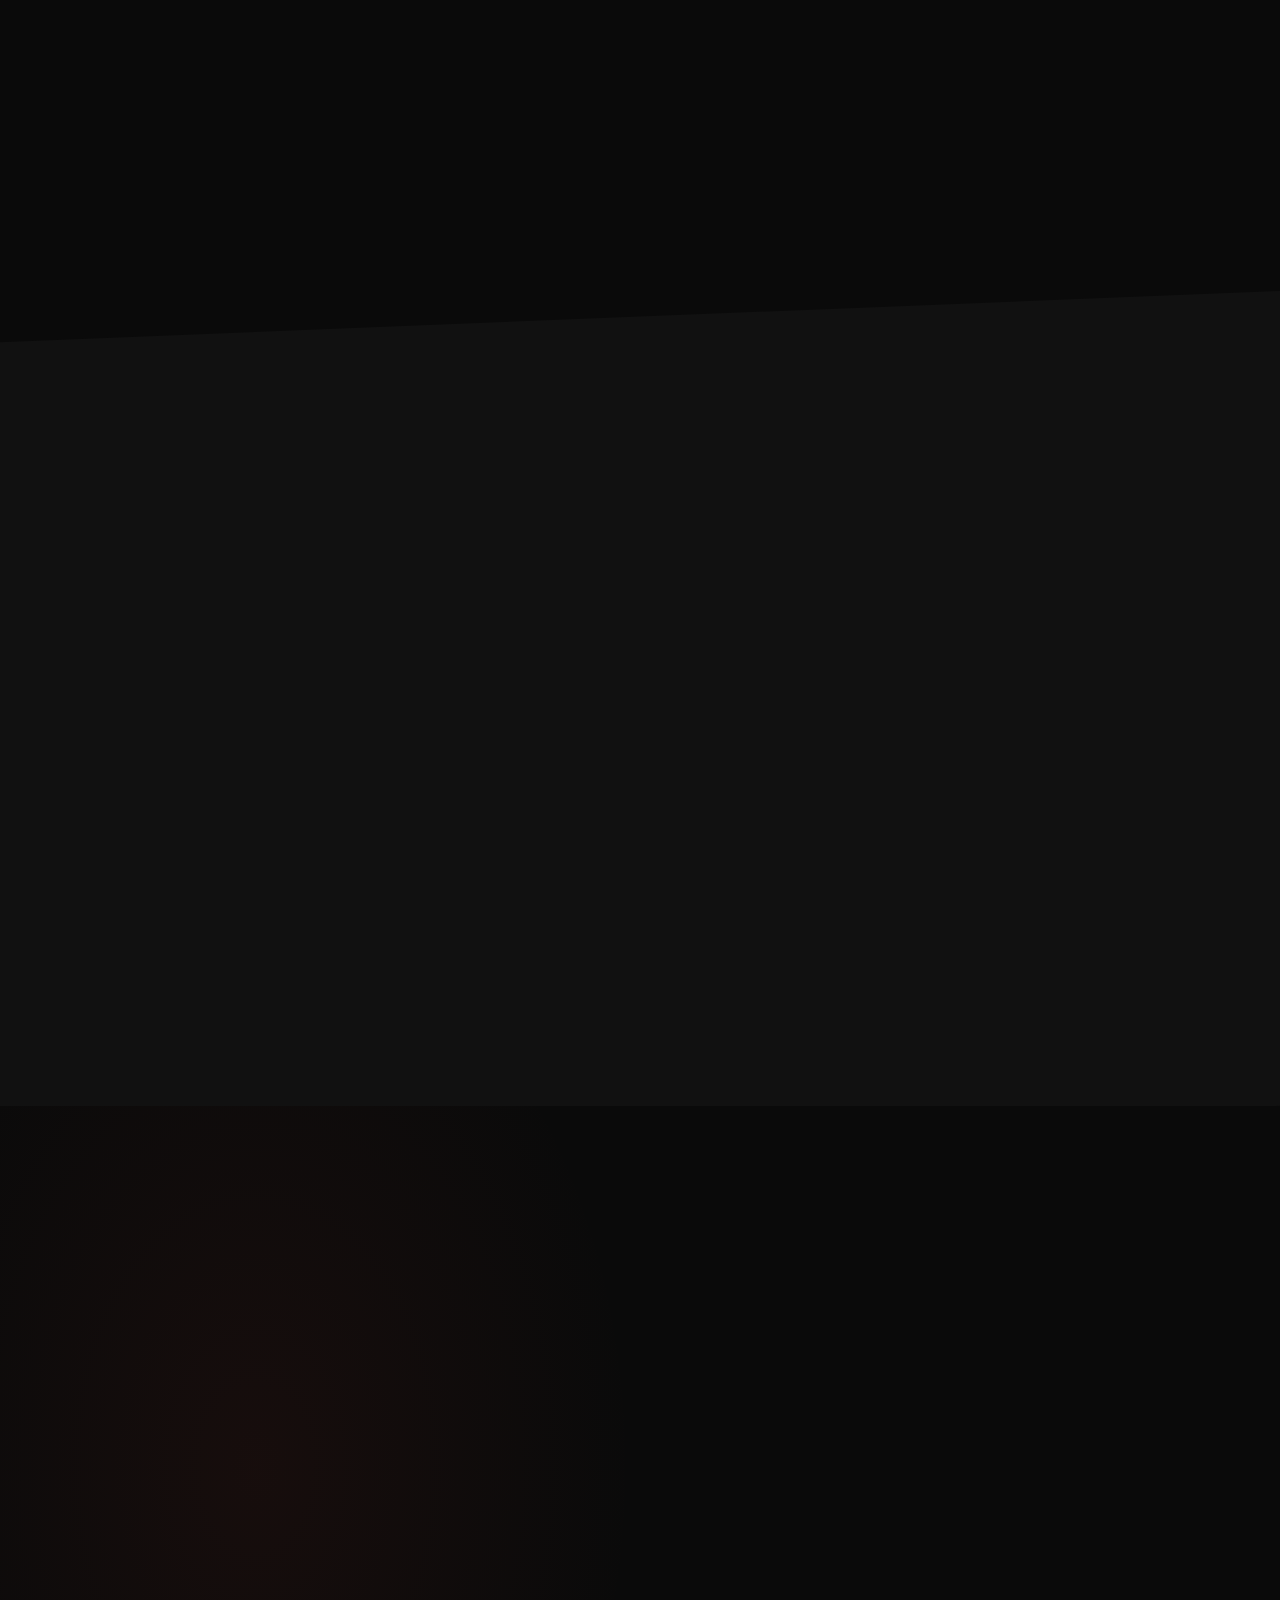
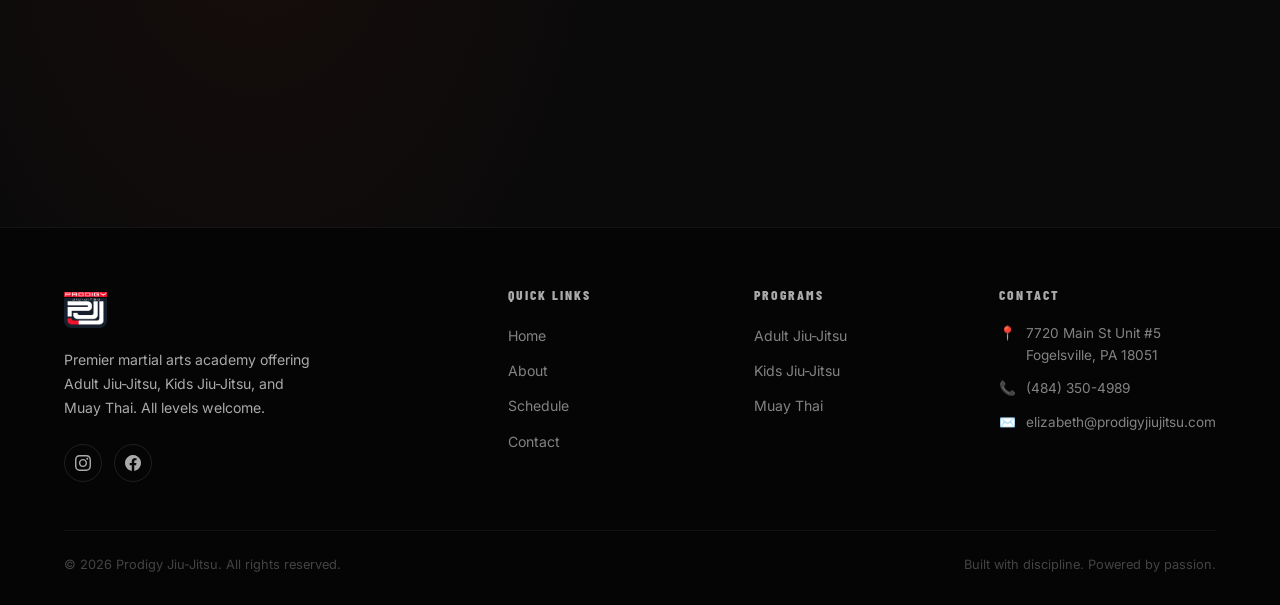
==== commit 0322a88c: "Breadcrumb Change - Home only" ====
--- a/index.html
+++ b/index.html
@@ -1125,7 +1125,6 @@
     <section id="hero" aria-label="Hero">
       <div class="hero-bg" id="hero-parallax" aria-hidden="true"></div>
       <div class="container hero-content">
-        <nav class="breadcrumb-wrapper" aria-label="Breadcrumb"><span>Home</span></nav>
         <div class="hero-badge" id="hero-badge" aria-label="Currently enrolling">
           Enrolling Now
         </div>
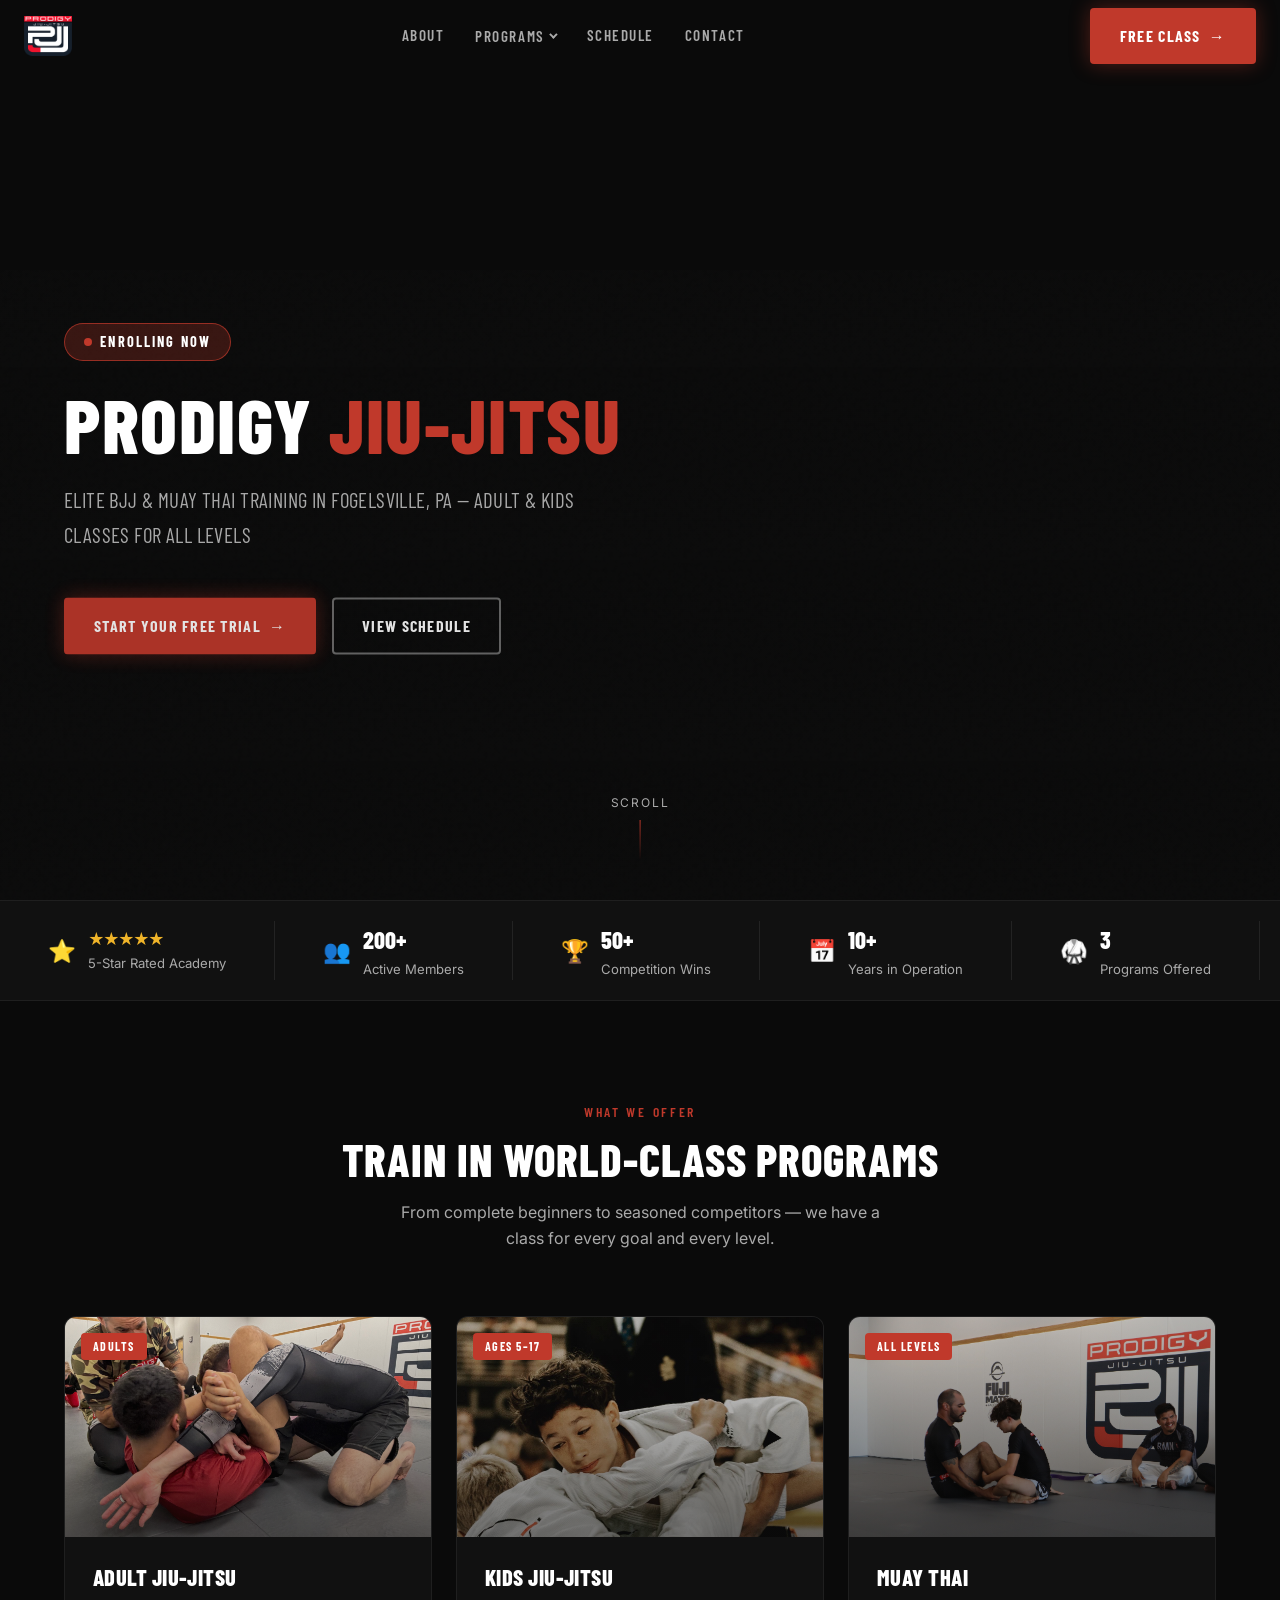
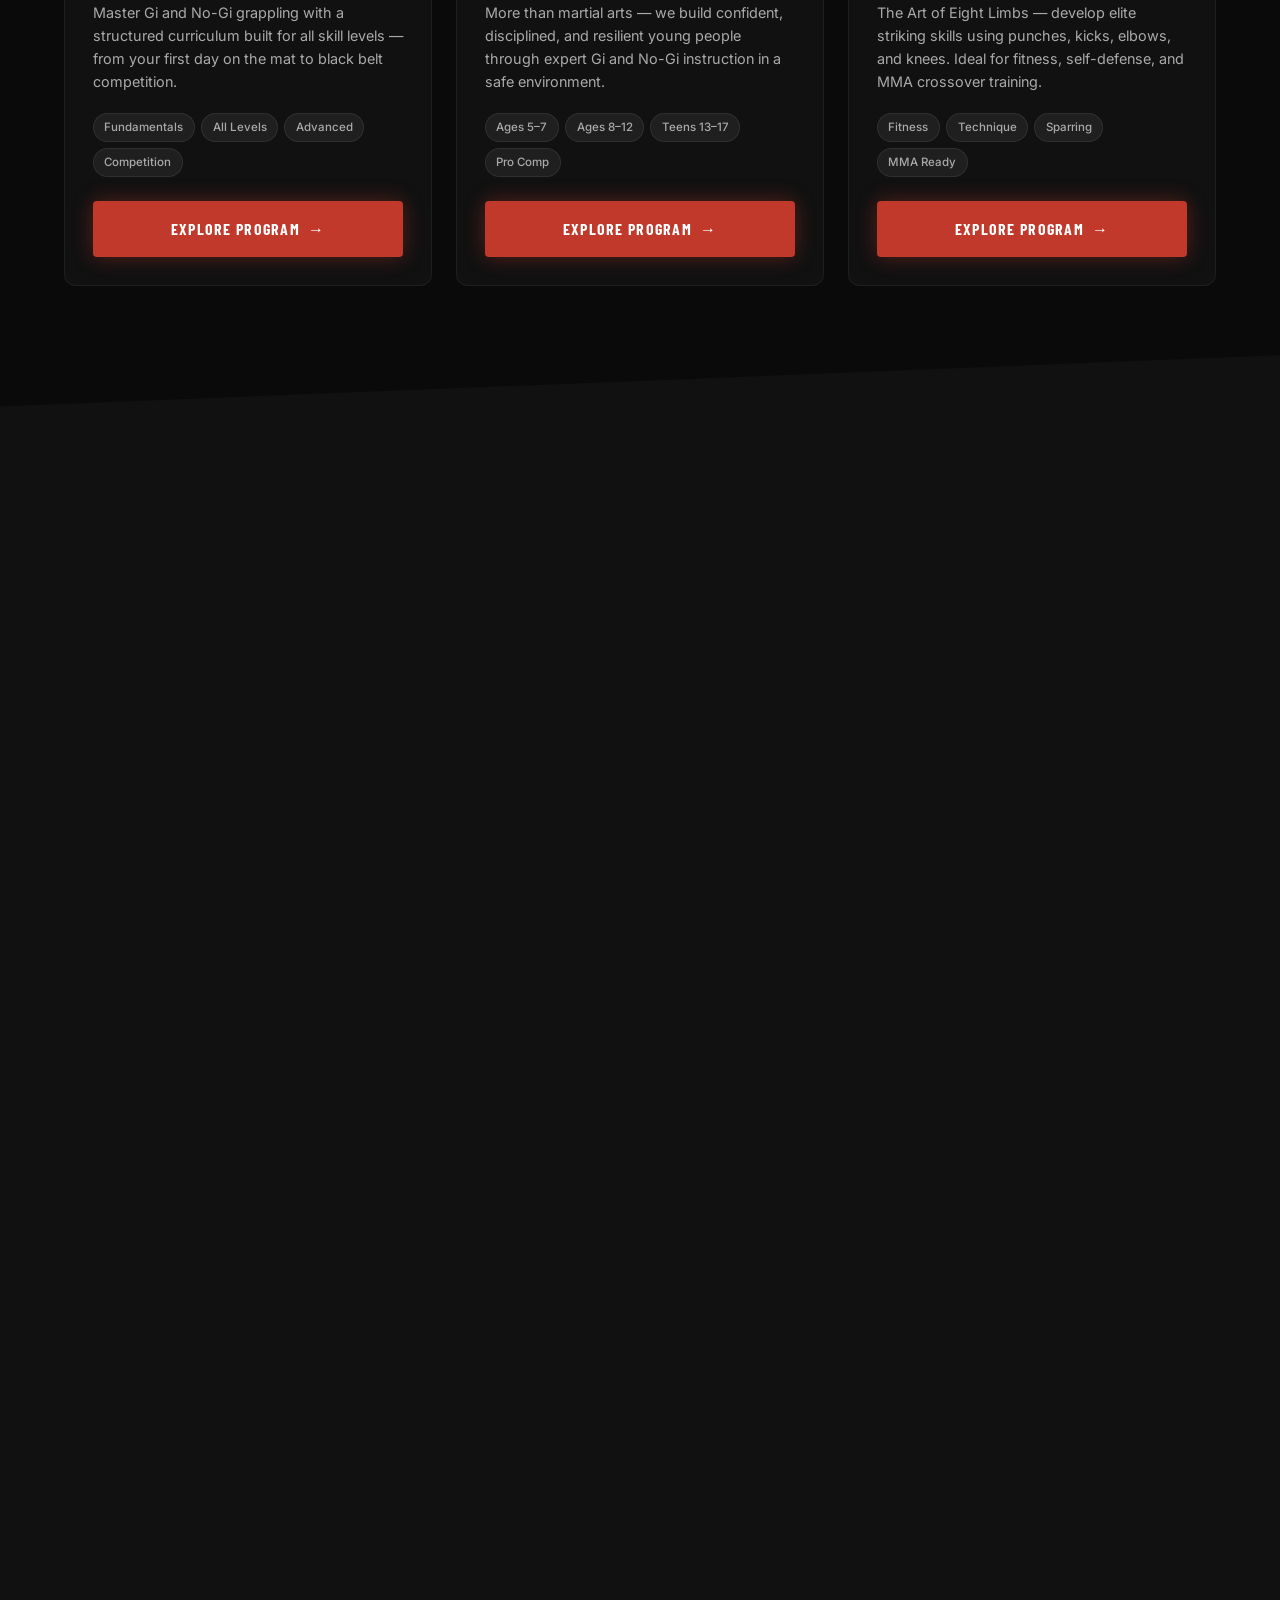
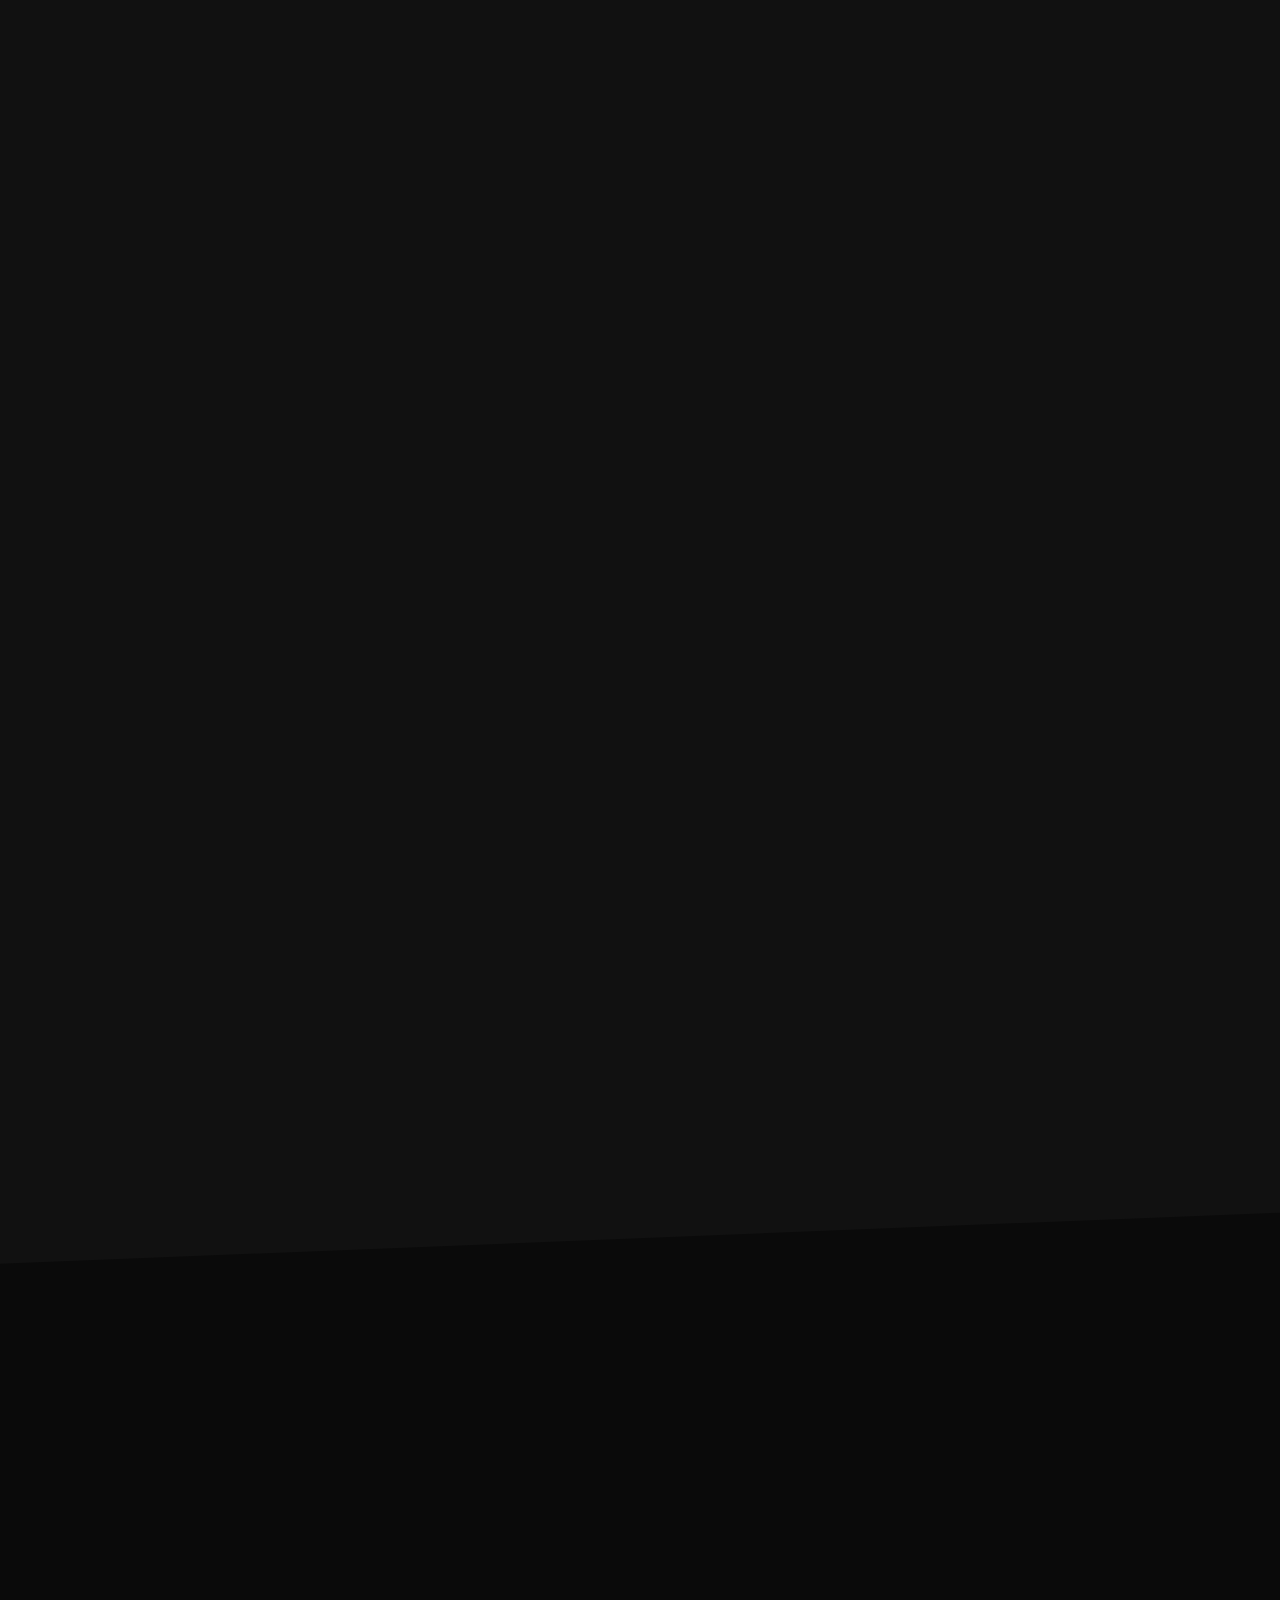
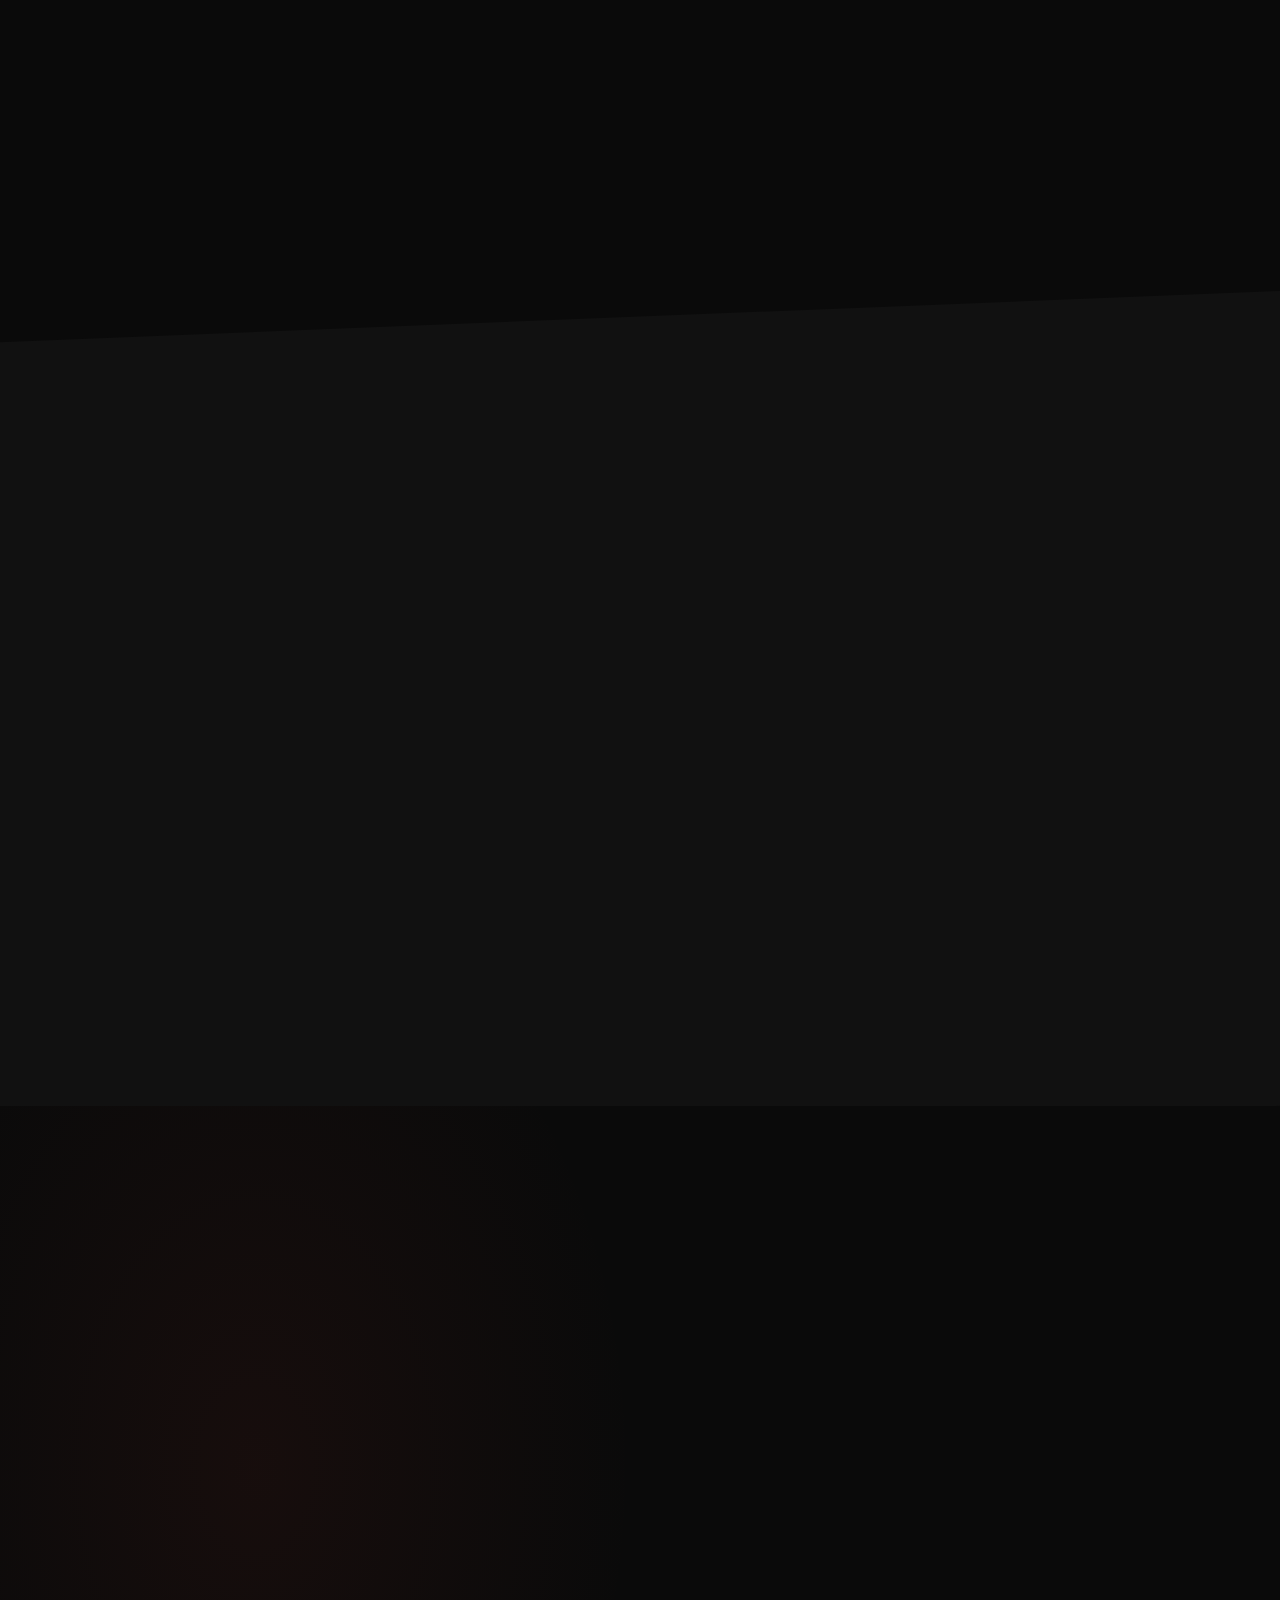
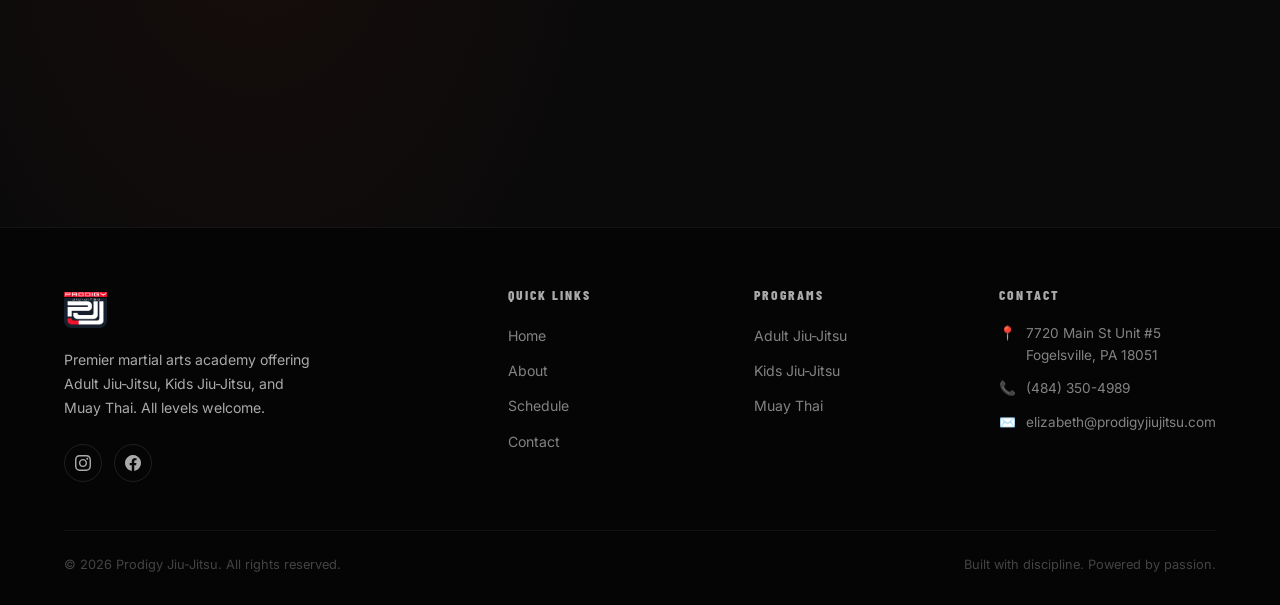
==== commit 4517f46b: "Home Index removal" ====
--- a/index.html
+++ b/index.html
@@ -1070,7 +1070,6 @@
         </a>
 
         <ul class="nav-links" role="list">
-          <li><a href="index.html" class="active">Home</a></li>
           <li><a href="about.html">About</a></li>
           <li class="nav-dropdown">
             <a href="#" aria-haspopup="true" aria-expanded="false">Programs</a>
@@ -1105,7 +1104,6 @@
 
     <!-- Mobile Menu -->
     <nav id="mobile-menu" class="mobile-menu" aria-label="Mobile navigation" aria-hidden="true">
-      <a href="index.html">Home</a>
       <a href="about.html">About</a>
       <a href="#" style="pointer-events:none;color:var(--text-muted)">Programs</a>
       <div class="mobile-submenu">
